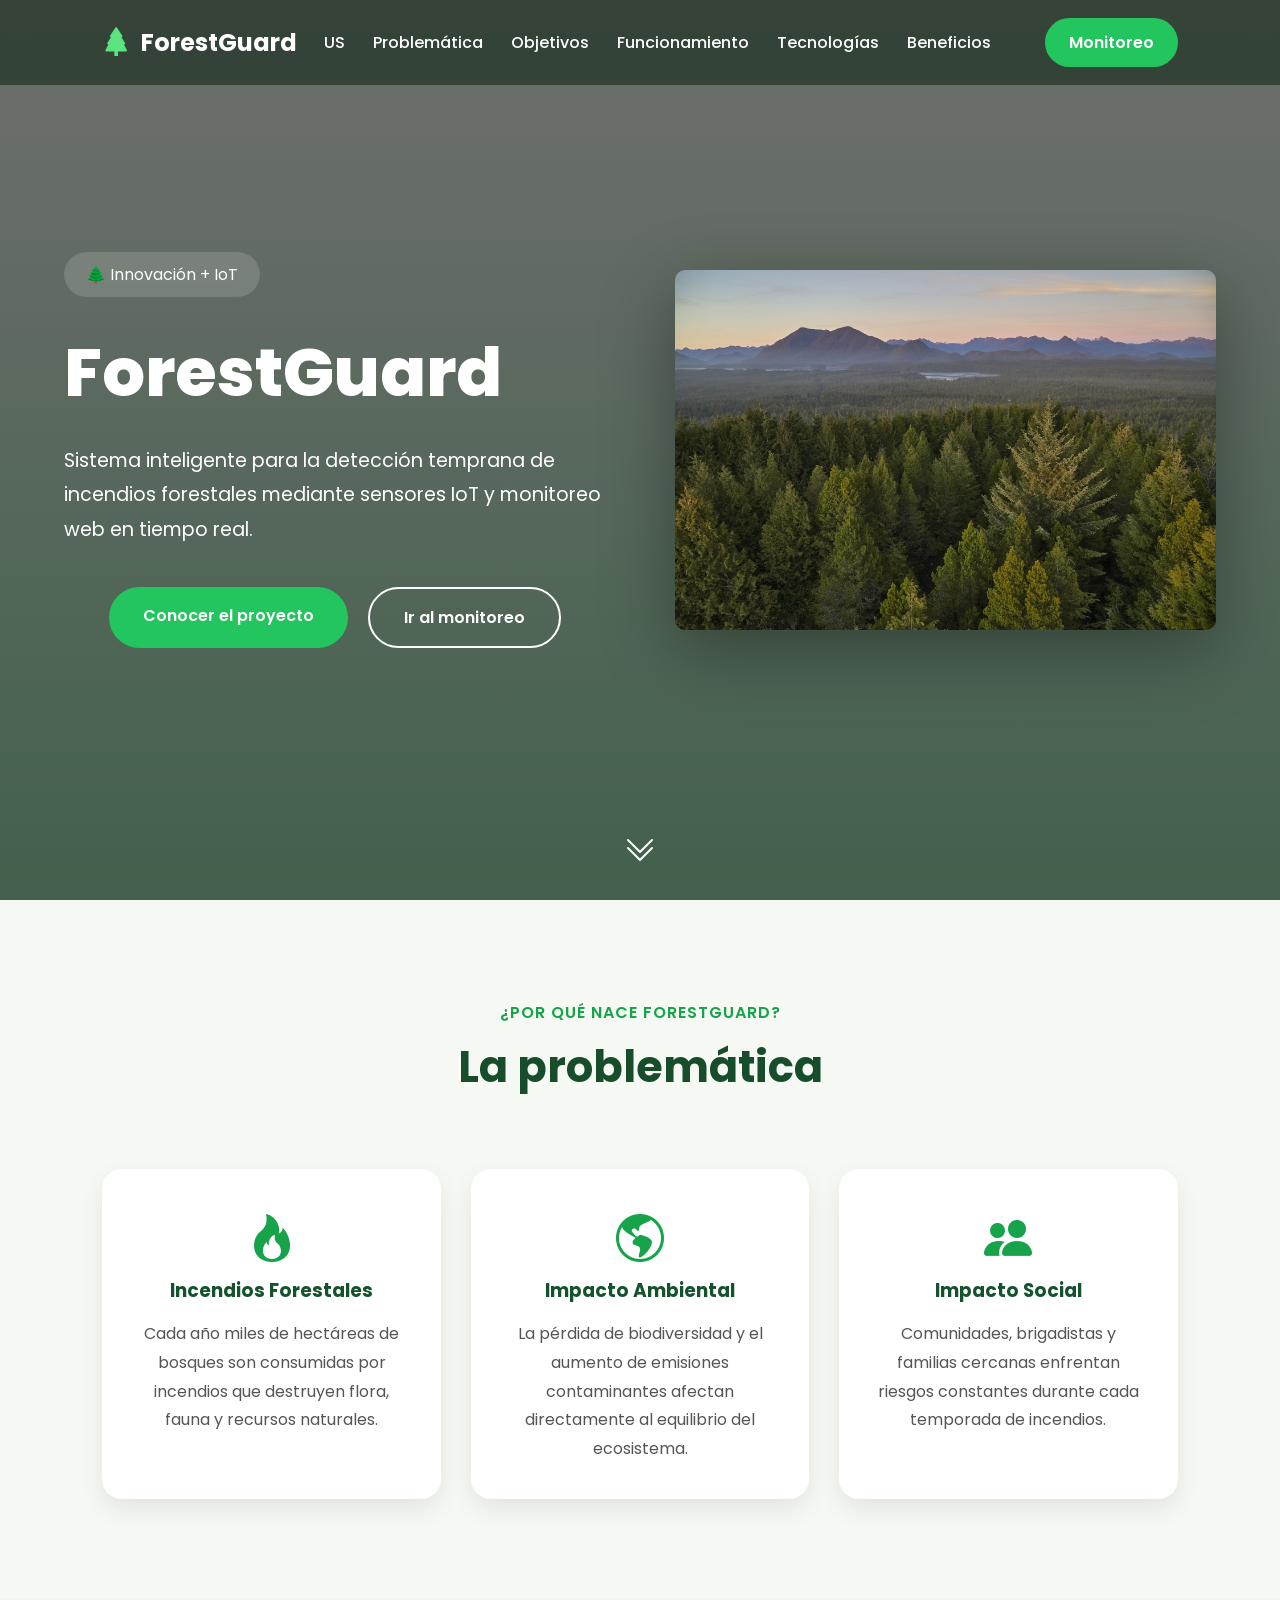
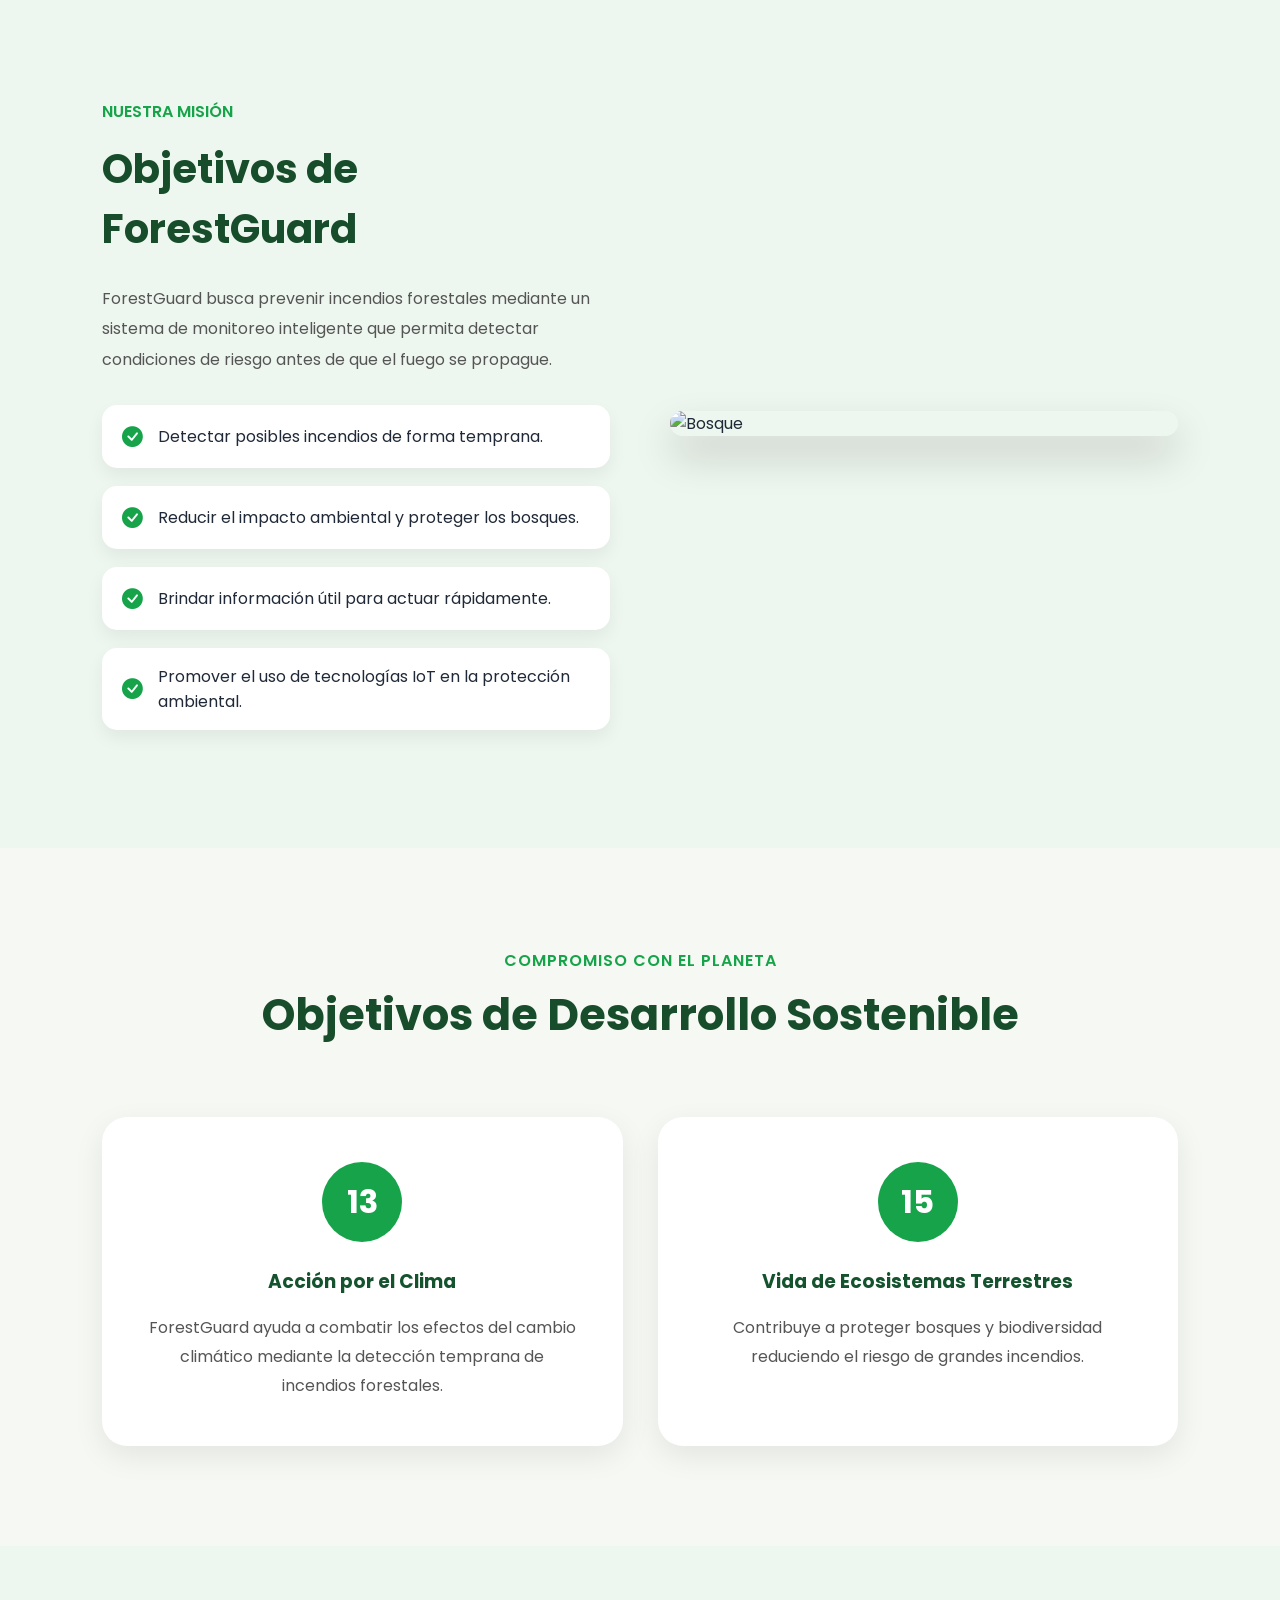
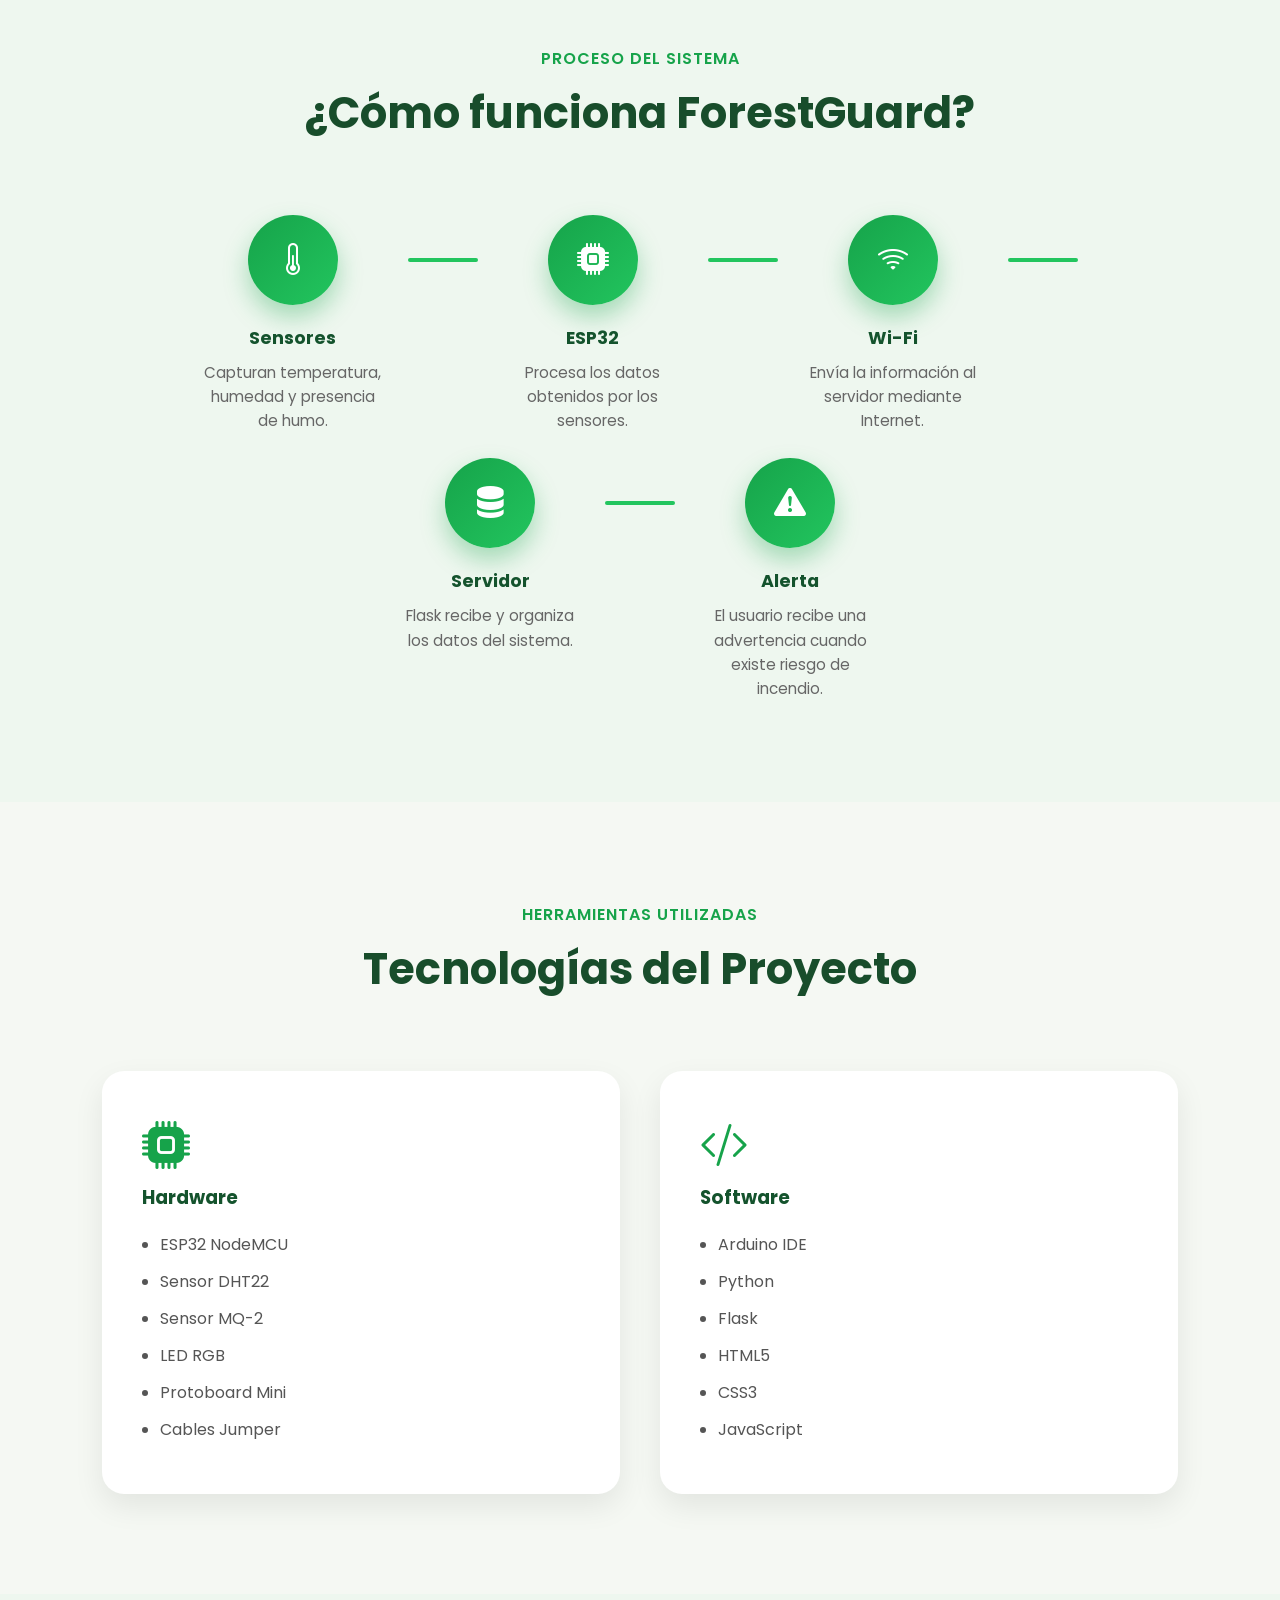
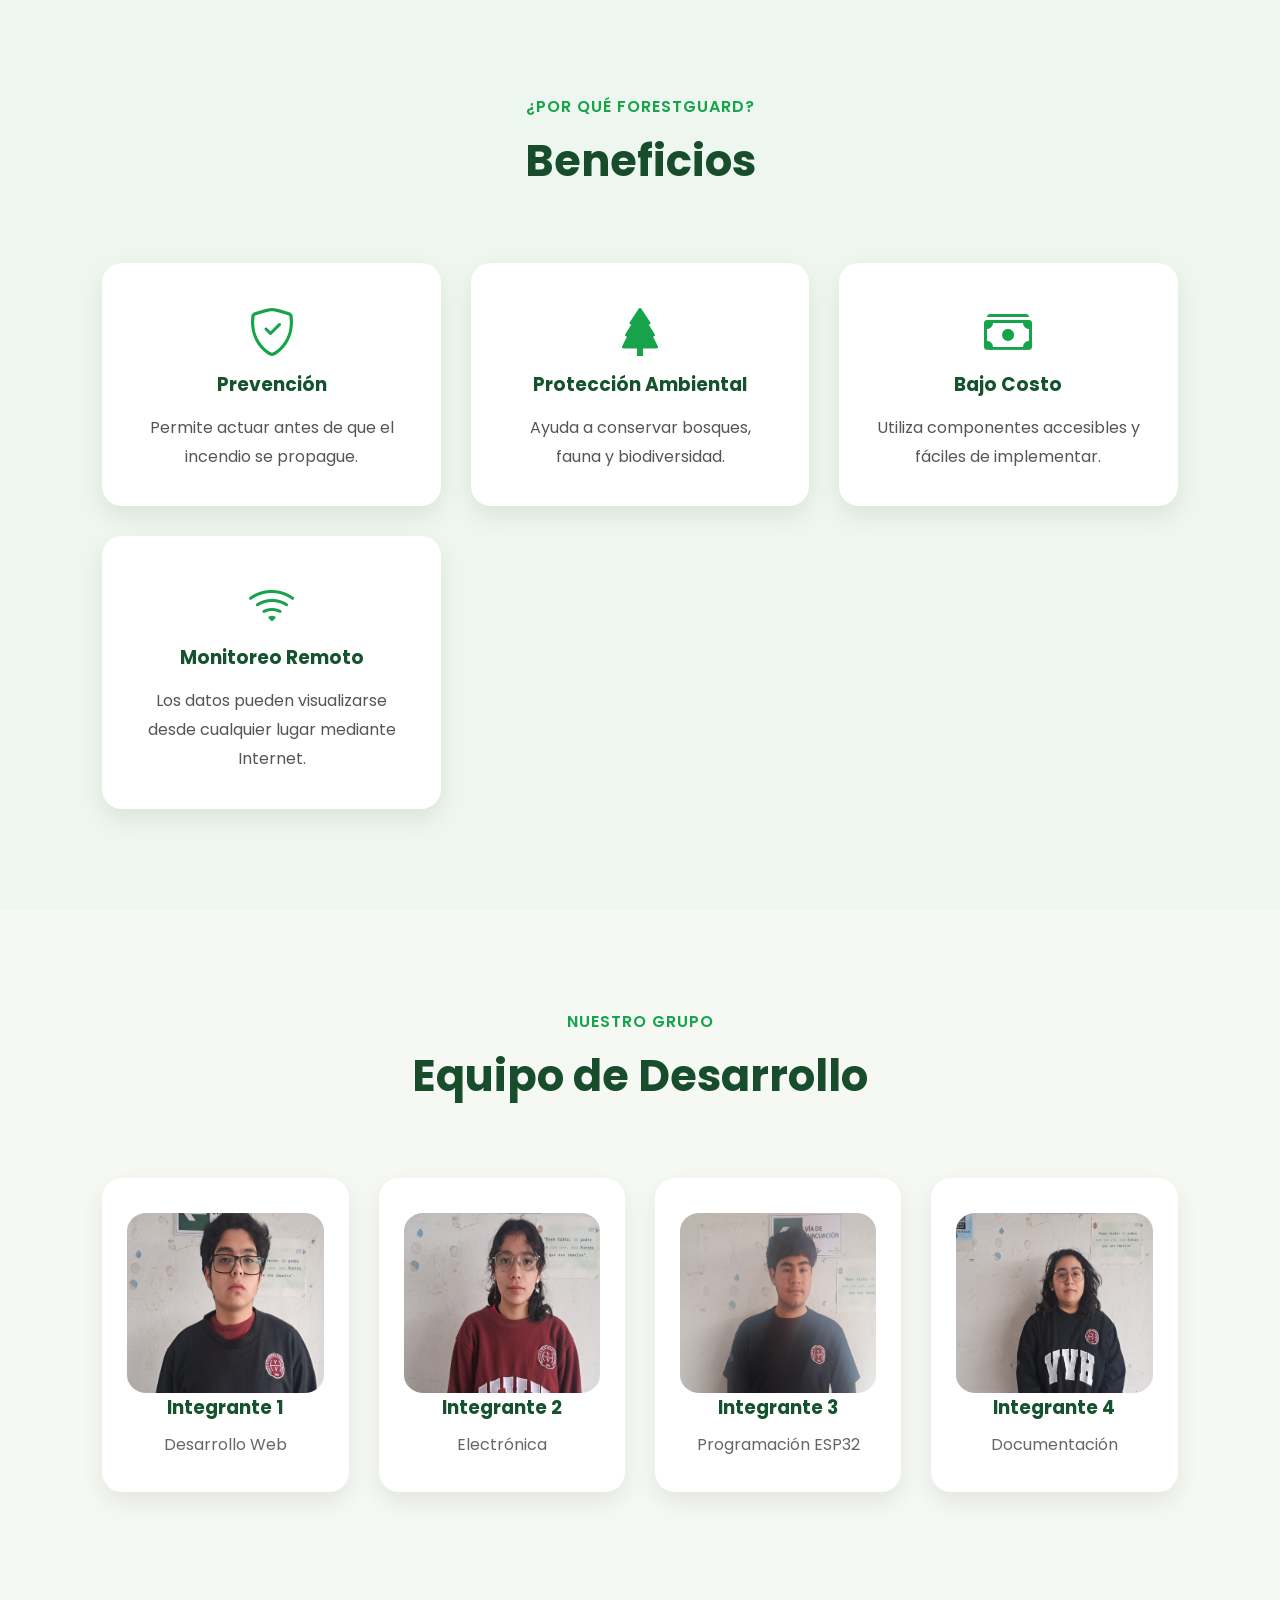
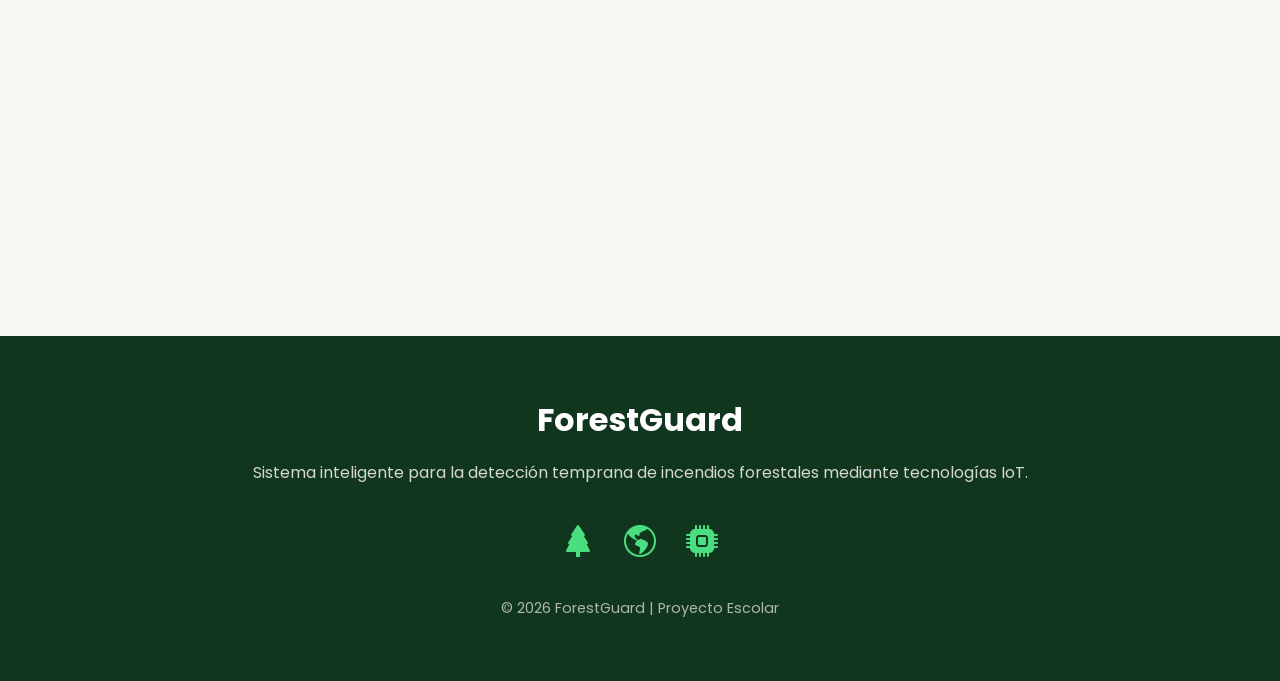
==== index.html @ 081a57d2 "terminado" ====
<!DOCTYPE html>
<html lang="es">

<head>
    <meta charset="UTF-8">
    <meta name="viewport" content="width=device-width, initial-scale=1.0">

    <title>ForestGuard | Detección Inteligente de Incendios</title>

    <!-- Google Fonts -->
    <link rel="preconnect" href="https://fonts.googleapis.com">
    <link rel="preconnect" href="https://fonts.gstatic.com" crossorigin>

    <link href="https://fonts.googleapis.com/css2?family=Poppins:wght@300;400;500;600;700;800&display=swap"
        rel="stylesheet">

    <!-- Bootstrap Icons -->
    <link rel="stylesheet" href="https://cdn.jsdelivr.net/npm/bootstrap-icons@1.11.3/font/bootstrap-icons.min.css">

    <!-- CSS -->
    <link rel="stylesheet" href="css/style.css">
</head>

<body>

    <header>

        <nav class="navbar">

            <div class="logo">

                <i class="bi bi-tree-fill"></i>

                <span>ForestGuard</span>

            </div>

            <!-- BOTÓN MENÚ HAMBURGUESA -->
            <button class="menu-toggle" id="menu-toggle">
                <i class="bi bi-list"></i>
            </button>

            <!-- MENÚ DE NAVEGACIÓN -->
            <ul class="nav-links" id="nav-links">

                <li><a href="ingles.html">US</a></li>

                <li><a href="#problema">Problemática</a></li>

                <li><a href="#objetivos">Objetivos</a></li>

                <li><a href="#funciona">Funcionamiento</a></li>

                <li><a href="#tecnologias">Tecnologías</a></li>

                <li><a href="#beneficios">Beneficios</a></li>

                <li>
                    <a href="monitor.html" class="mobile-monitor">
                        Monitoreo
                    </a>
                </li>

            </ul>

            <!-- BOTÓN MONITOREO PARA PC -->
            <a href="monitor.html" class="btn-monitor">
                Monitoreo
            </a>

        </nav>

    </header>

    <section class="hero" id="inicio">

        <div class="overlay"></div>

        <div class="hero-content">

            <div class="hero-text">

                <span class="tag">
                    🌲 Innovación + IoT
                </span>

                <h1>ForestGuard</h1>

                <p>
                    Sistema inteligente para la detección temprana de incendios forestales mediante sensores IoT y
                    monitoreo web en tiempo real.
                </p>

                <div class="hero-buttons">

                    <a href="#problema" class="btn-primary">
                        Conocer el proyecto
                    </a>

                    <a href="monitor.html" class="btn-secondary">
                        Ir al monitoreo
                    </a>

                </div>

            </div>

            <div class="hero-image">

                <img src="img/forestguard.png" alt="ForestGuard">

            </div>

        </div>

        <div class="scroll">

            <i class="bi bi-chevron-double-down"></i>

        </div>

    </section>

    <section class="section" id="problema">

        <div class="title">

            <span>¿Por qué nace ForestGuard?</span>

            <h2>La problemática</h2>

        </div>

        <div class="cards">

            <div class="card">

                <i class="bi bi-fire"></i>

                <h3>Incendios Forestales</h3>

                <p>

                    Cada año miles de hectáreas de bosques son consumidas por incendios que destruyen flora, fauna y
                    recursos naturales.

                </p>

            </div>

            <div class="card">

                <i class="bi bi-globe-americas"></i>

                <h3>Impacto Ambiental</h3>

                <p>

                    La pérdida de biodiversidad y el aumento de emisiones contaminantes afectan directamente al
                    equilibrio del ecosistema.

                </p>

            </div>

            <div class="card">

                <i class="bi bi-people-fill"></i>

                <h3>Impacto Social</h3>

                <p>

                    Comunidades, brigadistas y familias cercanas enfrentan riesgos constantes durante cada temporada de
                    incendios.

                </p>

            </div>

        </div>

    </section>

    <section class="section light" id="objetivos">

        <div class="container-two">

            <div class="text">

                <span class="subtitle">Nuestra misión</span>

                <h2>Objetivos de ForestGuard</h2>

                <p>
                    ForestGuard busca prevenir incendios forestales mediante un sistema de monitoreo inteligente
                    que permita detectar condiciones de riesgo antes de que el fuego se propague.
                </p>

                <div class="objective">

                    <i class="bi bi-check-circle-fill"></i>

                    <span>Detectar posibles incendios de forma temprana.</span>

                </div>

                <div class="objective">

                    <i class="bi bi-check-circle-fill"></i>

                    <span>Reducir el impacto ambiental y proteger los bosques.</span>

                </div>

                <div class="objective">

                    <i class="bi bi-check-circle-fill"></i>

                    <span>Brindar información útil para actuar rápidamente.</span>

                </div>

                <div class="objective">

                    <i class="bi bi-check-circle-fill"></i>

                    <span>Promover el uso de tecnologías IoT en la protección ambiental.</span>

                </div>

            </div>

            <div class="image">

                <img src="img/forest.png" alt="Bosque">

            </div>

        </div>

    </section>


    <section class="section" id="ods">

        <div class="title">

            <span>Compromiso con el planeta</span>

            <h2>Objetivos de Desarrollo Sostenible</h2>

        </div>

        <div class="ods-container">

            <div class="ods-card">

                <div class="ods-number">

                    13

                </div>

                <h3>Acción por el Clima</h3>

                <p>

                    ForestGuard ayuda a combatir los efectos del cambio climático mediante la detección temprana de
                    incendios forestales.

                </p>

            </div>

            <div class="ods-card">

                <div class="ods-number">

                    15

                </div>

                <h3>Vida de Ecosistemas Terrestres</h3>

                <p>

                    Contribuye a proteger bosques y biodiversidad reduciendo el riesgo de grandes incendios.

                </p>

            </div>

        </div>

    </section>

    <section class="section light" id="funciona">

        <div class="title">

            <span>Proceso del sistema</span>

            <h2>¿Cómo funciona ForestGuard?</h2>

        </div>

        <div class="timeline">

            <div class="step">

                <div class="circle">

                    <i class="bi bi-thermometer-half"></i>

                </div>

                <h4>Sensores</h4>

                <p>

                    Capturan temperatura, humedad y presencia de humo.

                </p>

            </div>

            <div class="line"></div>

            <div class="step">

                <div class="circle">

                    <i class="bi bi-cpu-fill"></i>

                </div>

                <h4>ESP32</h4>

                <p>

                    Procesa los datos obtenidos por los sensores.

                </p>

            </div>

            <div class="line"></div>

            <div class="step">

                <div class="circle">

                    <i class="bi bi-wifi"></i>

                </div>

                <h4>Wi-Fi</h4>

                <p>

                    Envía la información al servidor mediante Internet.

                </p>

            </div>

            <div class="line"></div>

            <div class="step">

                <div class="circle">

                    <i class="bi bi-server"></i>

                </div>

                <h4>Servidor</h4>

                <p>

                    Flask recibe y organiza los datos del sistema.

                </p>

            </div>

            <div class="line"></div>

            <div class="step">

                <div class="circle">

                    <i class="bi bi-exclamation-triangle-fill"></i>

                </div>

                <h4>Alerta</h4>

                <p>

                    El usuario recibe una advertencia cuando existe riesgo de incendio.

                </p>

            </div>

        </div>

    </section>

    <section class="section" id="tecnologias">

        <div class="title">

            <span>Herramientas utilizadas</span>

            <h2>Tecnologías del Proyecto</h2>

        </div>

        <div class="tech-container">

            <div class="tech-box">

                <i class="bi bi-cpu-fill"></i>

                <h3>Hardware</h3>

                <ul>
                    <li>ESP32 NodeMCU</li>
                    <li>Sensor DHT22</li>
                    <li>Sensor MQ-2</li>
                    <li>LED RGB</li>
                    <li>Protoboard Mini</li>
                    <li>Cables Jumper</li>
                </ul>

            </div>

            <div class="tech-box">

                <i class="bi bi-code-slash"></i>

                <h3>Software</h3>

                <ul>
                    <li>Arduino IDE</li>
                    <li>Python</li>
                    <li>Flask</li>
                    <li>HTML5</li>
                    <li>CSS3</li>
                    <li>JavaScript</li>
                </ul>

            </div>

        </div>

    </section>


    <section class="section light" id="beneficios">

        <div class="title">

            <span>¿Por qué ForestGuard?</span>

            <h2>Beneficios</h2>

        </div>

        <div class="cards">

            <div class="card">
                <i class="bi bi-shield-check"></i>
                <h3>Prevención</h3>
                <p>Permite actuar antes de que el incendio se propague.</p>
            </div>

            <div class="card">
                <i class="bi bi-tree-fill"></i>
                <h3>Protección Ambiental</h3>
                <p>Ayuda a conservar bosques, fauna y biodiversidad.</p>
            </div>

            <div class="card">
                <i class="bi bi-cash-stack"></i>
                <h3>Bajo Costo</h3>
                <p>Utiliza componentes accesibles y fáciles de implementar.</p>
            </div>

            <div class="card">
                <i class="bi bi-wifi"></i>
                <h3>Monitoreo Remoto</h3>
                <p>Los datos pueden visualizarse desde cualquier lugar mediante Internet.</p>
            </div>

        </div>

    </section>

    <section class="section" id="equipo">

        <div class="title">

            <span>Nuestro grupo</span>

            <h2>Equipo de Desarrollo</h2>

        </div>

        <div class="team">

            <div class="member">

                <img  style="border-radius: 10%; height: 180px;" src="img/El_Tio_Fabian.jpg" alt="">

                <h3>Integrante 1</h3>

                <p>Desarrollo Web</p>

            </div>

            <div class="member">

                <img style="border-radius: 10%; height: 180px;"  src="img/anneril.jpg" alt="">

                <h3>Integrante 2</h3>

                <p>Electrónica</p>

            </div>

            <div class="member">

                <img style="border-radius: 10%; height: 180px;"  src="img/fabricio.jpg" alt="">

                <h3>Integrante 3</h3>

                <p>Programación ESP32</p>

            </div>

            <div class="member">

                <img style="border-radius: 10%; height: 180px;"  src="img/javiera.jpg" alt="">

                <h3>Integrante 4</h3>

                <p>Documentación</p>

            </div>

            <div class="member">

                <img style="border-radius: 10%; height: 180px;"  src="img/jheimy.jpg" alt="">

                <h3>Integrante 5</h3>

                <p>Documentación</p>

            </div>

        </div>

    </section>

    <footer>

        <h2>ForestGuard</h2>

        <p>
            Sistema inteligente para la detección temprana de incendios forestales mediante tecnologías IoT.
        </p>

        <div class="footer-icons">

            <i class="bi bi-tree-fill"></i>

            <i class="bi bi-globe-americas"></i>

            <i class="bi bi-cpu-fill"></i>

        </div>

        <p class="copy">
            © 2026 ForestGuard | Proyecto Escolar
        </p>

    </footer>

    <!-- JavaScript -->
    <script src="js/script.js"></script>

</body>

</html>
---- css/style.css ----
*{
    margin:0;
    padding:0;
    box-sizing:border-box;
    scroll-behavior:smooth;
}

body{
    font-family:'Poppins',sans-serif;
    background:#f5f8f3;
    color:#1f2937;
    overflow-x:hidden;
}

img{
    width:100%;
    display:block;
}

a{
    text-decoration:none;
}

ul{
    list-style:none;
}


header{
    position:fixed;
    width:100%;
    top:0;
    left:0;
    z-index:999;
}

.navbar{

    display:flex;
    justify-content:space-between;
    align-items:center;

    padding:18px 8%;

    background:rgba(8,32,16,.55);

    backdrop-filter:blur(15px);

    transition:.4s;
}

.logo{

    display:flex;
    align-items:center;
    gap:10px;

    color:white;

    font-size:1.5rem;

    font-weight:700;
}

.logo i{

    color:#5be37d;

    font-size:1.8rem;
}

.nav-links{

    display:flex;

    gap:28px;
}

.nav-links a{

    color:white;

    font-weight:500;

    transition:.3s;
}

.nav-links a:hover{

    color:#6EF08C;
}

.btn-monitor{

    background:#22c55e;

    color:white;

    padding:12px 24px;

    border-radius:50px;

    font-weight:600;

    transition:.3s;
}

.btn-monitor:hover{

    transform:translateY(-3px);

    background:#16a34a;
}


.hero{

    position:relative;

    height:100vh;

    background:url("../img/bosque.jpg") center center/cover;

    display:flex;

    justify-content:center;

    align-items:center;

    text-align:center;

    color:white;
}

.overlay{

    position:absolute;

    width:100%;

    height:100%;

    background:linear-gradient(
        rgba(0,0,0,.55),
        rgba(7,46,20,.75)
    );
}

.hero-content{

    position:relative;

    z-index:5;

    width:90%;

    max-width:850px;
}

.tag{

    display:inline-block;

    background:rgba(255,255,255,.15);

    padding:10px 22px;

    border-radius:40px;

    backdrop-filter:blur(10px);

    margin-bottom:25px;
}

.hero h1{

    font-size:4.2rem;

    font-weight:800;

    margin-bottom:20px;
}

.hero p{

    font-size:1.2rem;

    line-height:1.8;

    margin-bottom:40px;
}


.hero-buttons{

    display:flex;

    justify-content:center;

    gap:20px;

    flex-wrap:wrap;
}

.btn-primary{

    background:#22c55e;

    color:white;

    padding:16px 34px;

    border-radius:50px;

    transition:.35s;

    font-weight:600;
}

.btn-primary:hover{

    transform:translateY(-5px);

    background:#16a34a;
}

.btn-secondary{

    border:2px solid white;

    color:white;

    padding:16px 34px;

    border-radius:50px;

    transition:.35s;

    font-weight:600;
}

.btn-secondary:hover{

    background:white;

    color:#14532d;
}

.scroll{

    position:absolute;

    bottom:25px;

    left:50%;

    transform:translateX(-50%);

    font-size:2rem;

    animation:flotar 2s infinite;

    z-index:10;
}

@keyframes flotar{

    0%{
        transform:translate(-50%,0);
    }

    50%{
        transform:translate(-50%,12px);
    }

    100%{
        transform:translate(-50%,0);
    }
}


.section{

    padding:100px 8%;

}

.light{

    background:#eef7ef;
}

.title{

    text-align:center;

    margin-bottom:70px;
}

.title span{

    color:#16a34a;

    font-weight:600;

    letter-spacing:1px;

    text-transform:uppercase;
}

.title h2{

    font-size:2.7rem;

    margin-top:10px;

    color:#184d2b;
}


.cards{

    display:grid;

    grid-template-columns:repeat(auto-fit,minmax(260px,1fr));

    gap:30px;
}

.card{

    background:white;

    border-radius:20px;

    padding:35px;

    text-align:center;

    transition:.35s;

    box-shadow:0 10px 25px rgba(0,0,0,.08);
}

.card:hover{

    transform:translateY(-10px);

    box-shadow:0 18px 40px rgba(0,0,0,.15);
}

.card i{

    font-size:3rem;

    color:#16a34a;

    margin-bottom:20px;
}

.card h3{

    margin-bottom:15px;

    color:#14532d;
}

.card p{

    line-height:1.8;

    color:#555;
}


.container-two{

    display:grid;

    grid-template-columns:1fr 1fr;

    gap:60px;

    align-items:center;
}

.subtitle{

    color:#16a34a;

    font-weight:600;

    text-transform:uppercase;
}

.text h2{

    font-size:2.5rem;

    margin:15px 0 25px;

    color:#184d2b;
}

.text p{

    line-height:1.9;

    color:#555;

    margin-bottom:30px;
}

.objective{

    display:flex;

    align-items:center;

    gap:15px;

    margin-bottom:18px;

    background:white;

    padding:16px 20px;

    border-radius:15px;

    box-shadow:0 8px 18px rgba(0,0,0,.06);

    transition:.3s;
}

.objective:hover{

    transform:translateX(10px);
}

.objective i{

    color:#16a34a;

    font-size:1.3rem;
}

.image img{

    border-radius:25px;

    box-shadow:0 20px 40px rgba(0,0,0,.18);
}


.ods-container{

    display:grid;

    grid-template-columns:repeat(auto-fit,minmax(320px,1fr));

    gap:35px;
}

.ods-card{

    background:white;

    border-radius:25px;

    padding:45px;

    text-align:center;

    box-shadow:0 10px 30px rgba(0,0,0,.08);

    transition:.35s;
}

.ods-card:hover{

    transform:translateY(-10px);
}

.ods-number{

    width:80px;

    height:80px;

    margin:auto;

    border-radius:50%;

    background:#16a34a;

    color:white;

    display:flex;

    justify-content:center;

    align-items:center;

    font-size:2rem;

    font-weight:700;

    margin-bottom:25px;
}

.ods-card h3{

    color:#14532d;

    margin-bottom:18px;
}

.ods-card p{

    color:#555;

    line-height:1.8;
}

.timeline{

    display:flex;

    justify-content:center;

    align-items:flex-start;

    flex-wrap:wrap;

    gap:25px;

    margin-top:60px;
}

.step{

    width:180px;

    text-align:center;

    position:relative;
}

.circle{

    width:90px;

    height:90px;

    margin:auto;

    border-radius:50%;

    background:linear-gradient(135deg,#16a34a,#22c55e);

    display:flex;

    justify-content:center;

    align-items:center;

    color:white;

    font-size:2rem;

    box-shadow:0 12px 25px rgba(22,163,74,.35);

    transition:.35s;
}

.circle:hover{

    transform:scale(1.08);
}

.step h4{

    margin-top:20px;

    color:#14532d;

    font-size:1.1rem;
}

.step p{

    margin-top:10px;

    color:#666;

    line-height:1.6;

    font-size:.95rem;
}

.line{

    width:70px;

    height:4px;

    background:#22c55e;

    margin-top:43px;

    border-radius:10px;
}


.tech-container{

    display:grid;

    grid-template-columns:repeat(auto-fit,minmax(320px,1fr));

    gap:40px;

    margin-top:60px;
}

.tech-box{

    background:white;

    border-radius:22px;

    padding:40px;

    box-shadow:0 12px 30px rgba(0,0,0,.08);

    transition:.35s;
}

.tech-box:hover{

    transform:translateY(-8px);

    box-shadow:0 20px 40px rgba(0,0,0,.15);
}

.tech-box i{

    font-size:3rem;

    color:#16a34a;

    margin-bottom:20px;
}

.tech-box h3{

    color:#14532d;

    margin-bottom:20px;
}

.tech-box ul{

    padding-left:18px;

    list-style:disc;
}

.tech-box li{

    margin-bottom:12px;

    color:#555;
}


.card,
.tech-box,
.ods-card,
.objective{

    transition:all .35s ease;
}

.card:hover,
.tech-box:hover,
.ods-card:hover{

    border-bottom:5px solid #22c55e;
}


#beneficios .cards{

    margin-top:60px;

}



.team{

    display:grid;

    grid-template-columns:repeat(auto-fit,minmax(220px,1fr));

    gap:30px;

    margin-top:60px;
}

.member{

    background:#fff;

    border-radius:20px;

    padding:35px 25px;

    text-align:center;

    box-shadow:0 10px 25px rgba(0,0,0,.08);

    transition:.35s;
}

.member:hover{

    transform:translateY(-10px);

    box-shadow:0 18px 40px rgba(0,0,0,.15);
}

.member i{

    font-size:5rem;

    color:#16a34a;

    margin-bottom:20px;
}

.member h3{

    color:#14532d;

    margin-bottom:10px;
}

.member p{

    color:#666;
}


footer{

    background:#10361d;

    color:white;

    text-align:center;

    padding:60px 8%;
}

footer h2{

    font-size:2rem;

    margin-bottom:15px;
}

footer p{

    color:#d6d6d6;

    line-height:1.8;
}

.footer-icons{

    margin:30px 0;

    display:flex;

    justify-content:center;

    gap:30px;

    font-size:2rem;
}

.footer-icons i{

    color:#4ade80;

    transition:.3s;
}

.footer-icons i:hover{

    transform:translateY(-6px) scale(1.15);

    color:white;
}

.copy{

    margin-top:20px;

    font-size:.9rem;

    opacity:.8;
}

/*==============================
        RESPONSIVE
==============================*/

@media(max-width:992px){

    .navbar{

        flex-direction:column;

        gap:20px;
    }

    .nav-links{

        flex-wrap:wrap;

        justify-content:center;
    }

    .hero h1{

        font-size:3rem;
    }

    .container-two{

        grid-template-columns:1fr;

        text-align:center;
    }

    .timeline{

        flex-direction:column;

        align-items:center;
    }

    .line{

        width:4px;

        height:60px;

        margin:0;
    }

}

@media(max-width:768px){

    .hero{

        padding:20px;
    }

    .hero h1{

        font-size:2.4rem;
    }

    .hero p{

        font-size:1rem;
    }

    .title h2{

        font-size:2rem;
    }

    .hero-buttons{

        flex-direction:column;

        align-items:center;
    }

    .btn-primary,
    .btn-secondary,
    .btn-monitor{

        width:100%;

        max-width:280px;

        text-align:center;
    }

    .section{

        padding:80px 6%;
    }

}

/*==============================
        SCROLLBAR
==============================*/

::-webkit-scrollbar{

    width:10px;
}

::-webkit-scrollbar-track{

    background:#e9efe9;
}

::-webkit-scrollbar-thumb{

    background:#16a34a;

    border-radius:20px;
}

::-webkit-scrollbar-thumb:hover{

    background:#15803d;
}
/*==============================
      BOTÓN SUBIR
==============================*/

.topButton{

    position:fixed;

    right:25px;

    bottom:25px;

    width:55px;

    height:55px;

    border:none;

    border-radius:50%;

    background:#16a34a;

    color:white;

    font-size:1.5rem;

    cursor:pointer;

    opacity:0;

    pointer-events:none;

    transition:.35s;

    box-shadow:0 10px 25px rgba(0,0,0,.2);

    z-index:9999;
}

.topButton:hover{

    transform:translateY(-6px);

    background:#15803d;

}

/*==============================
    LINK ACTIVO
==============================*/

.nav-links a.active{

    color:#6EF08C;

}

/*==============================
    EFECTO EN TARJETAS
==============================*/

.card,
.tech-box,
.ods-card{

    overflow:hidden;

    transition:.35s;

}

/*==============================
    ANIMACIÓN TÍTULO
==============================*/

.hero h1{

    min-height:80px;

}

/*==============================
        HERO DOS COLUMNAS
==============================*/

.hero-content{

    display:flex;

    align-items:center;

    justify-content:space-between;

    gap:70px;

    max-width:1200px;

    width:90%;
}

.hero-image{

    flex:1;

    display:flex;

    justify-content:center;

    animation:flotarImagen 4s ease-in-out infinite;
}

.hero-image img{

    width:100%;

    max-width:580px;

    filter:drop-shadow(0 20px 35px rgba(0,0,0,.35));

    border-radius: 10px;
}

.hero-text{

    flex:1;

    text-align:left;
}

@keyframes flotarImagen{

    0%{

        transform:translateY(0px);

    }

    50%{

        transform:translateY(-15px);

    }

    100%{

        transform:translateY(0px);

    }

}

/*================================
      RESPONSIVE MÓVIL
================================*/

@media (max-width: 768px) {

    /* NAVBAR */
    .navbar {
        position: relative;
        width: 100%;
        min-height: 70px;

        display: flex;
        flex-direction: row;
        justify-content: space-between;
        align-items: center;

        padding: 15px 6%;
    }

    .logo {
        font-size: 1.35rem;
    }

    .logo i {
        font-size: 1.6rem;
    }


    /* BOTÓN HAMBURGUESA */
    .menu-toggle {
        display: block;
        background: transparent;
        border: none;
        color: white;
        font-size: 2rem;
        cursor: pointer;
        padding: 5px;
    }


    /* OCULTAR BOTÓN MONITOREO DE PC */
    .btn-monitor {
        display: none;
    }


    /* MENÚ HAMBURGUESA */
    .nav-links {
        position: absolute;

        top: 100%;
        left: 0;

        width: 100%;

        background: rgba(8, 32, 16, 0.98);

        display: flex;
        flex-direction: column;
        align-items: center;

        gap: 0;

        padding: 0;

        max-height: 0;

        overflow: hidden;

        opacity: 0;
        visibility: hidden;

        transition: all 0.4s ease;
    }


    /* MENÚ ABIERTO */
    .nav-links.active {
        max-height: 500px;

        padding: 15px 0;

        opacity: 1;

        visibility: visible;
    }


    .nav-links li {
        width: 100%;

        text-align: center;
    }


    .nav-links a {
        display: block;

        width: 100%;

        padding: 14px 20px;

        color: white;

        font-size: 1rem;
    }


    .nav-links a:hover {
        background: rgba(34, 197, 94, 0.2);
    }


    /* BOTÓN MONITOREO DENTRO DEL MENÚ */
    .nav-links .mobile-monitor {
        display: block;

        width: 80%;

        margin: 10px auto;

        padding: 12px 20px;

        background: #22c55e;

        border-radius: 50px;
    }


    /*================================
          HERO EN CELULAR
    =================================*/

    .hero {

        /* IMPORTANTE:
           Ya no usamos 100vh */
        min-height: auto;

        height: auto;

        padding-top: 100px;

        padding-bottom: 50px;

        display: flex;

        align-items: center;

        justify-content: center;
    }


    /* CONTENEDOR DEL HERO */
    .hero-content {

        width: 100%;

        max-width: 100%;

        display: flex;

        flex-direction: column;

        align-items: center;

        justify-content: center;

        gap: 40px;

        padding: 20px 6%;
    }


    /* TEXTO */
    .hero-text {

        width: 100%;

        text-align: center;

        display: flex;

        flex-direction: column;

        align-items: center;
    }


    /* ETIQUETA */
    .tag {

        font-size: 0.9rem;

        padding: 8px 18px;

        margin-bottom: 20px;
    }


    /* TÍTULO */
    .hero h1 {

        display: block;

        width: 100%;

        font-size: 2.7rem;

        line-height: 1.1;

        margin-bottom: 20px;

        min-height: auto;
    }


    /* DESCRIPCIÓN */
    .hero p {

        width: 100%;

        max-width: 500px;

        font-size: 1rem;

        line-height: 1.7;

        margin-bottom: 30px;
    }


    /* BOTONES */
    .hero-buttons {

        width: 100%;

        display: flex;

        flex-direction: column;

        align-items: center;

        gap: 15px;
    }


    .btn-primary,
    .btn-secondary {

        width: 100%;

        max-width: 300px;

        padding: 15px 25px;

        text-align: center;
    }


    /* IMAGEN */
    .hero-image {

        width: 100%;

        display: flex;

        justify-content: center;

        animation: none;
    }


    .hero-image img {

        width: 100%;

        max-width: 580px;

        height: auto;

        border-radius: 12px;
    }


    /* FLECHA */
    .scroll {

        position: relative;

        bottom: auto;

        left: auto;

        transform: none;

        margin-top: 20px;

        font-size: 2rem;
    }

}


/*================================
      CELULARES PEQUEÑOS
================================*/

@media (max-width: 480px) {

    .logo {
        font-size: 1.2rem;
    }

    .logo i {
        font-size: 1.5rem;
    }

    .hero {

        padding-top: 90px;

        padding-bottom: 30px;
    }

    .hero-content {

        gap: 30px;

        padding: 15px 5%;
    }

    .hero h1 {

        font-size: 2.2rem;

    }

    .hero p {

        font-size: 0.95rem;

        line-height: 1.6;
    }

    .btn-primary,
    .btn-secondary {

        max-width: 280px;

    }

    .hero-image img {

        border-radius: 10px;

    }

}

/*================================
      MENÚ HAMBURGUESA
================================*/

.menu-toggle {
    display: none;
    background: transparent;
    border: none;
    color: white;
    font-size: 2rem;
    cursor: pointer;
    padding: 5px;
}

/* El botón Monitoreo dentro del menú
   está oculto en PC */
.mobile-monitor {
    display: none;
}


/*================================
      MENÚ EN CELULARES
================================*/

@media (max-width: 768px) {

    .navbar {
        position: relative;
        flex-direction: row;
        padding: 15px 6%;
    }

    /* Mostrar hamburguesa */
    .menu-toggle {
        display: block;
        z-index: 1001;
    }

    /* Ocultar botón Monitoreo de PC */
    .btn-monitor {
        display: none;
    }

    /* Menú desplegable */
    .nav-links {
        position: absolute;
        top: 100%;
        left: 0;

        width: 100%;

        background: rgba(8, 32, 16, 0.97);
        backdrop-filter: blur(15px);

        display: flex;
        flex-direction: column;
        align-items: center;

        gap: 0;

        padding: 0;

        max-height: 0;
        overflow: hidden;

        opacity: 0;
        visibility: hidden;

        transition:
            max-height 0.4s ease,
            opacity 0.3s ease,
            padding 0.3s ease;
    }

    /* Menú abierto */
    .nav-links.active {
        max-height: 500px;
        padding: 20px 0;

        opacity: 1;
        visibility: visible;
    }

    /* Elementos del menú */
    .nav-links li {
        width: 100%;
        text-align: center;
    }

    .nav-links a {
        display: block;
        width: 100%;

        padding: 15px 20px;

        color: white;
        font-size: 1rem;
    }

    .nav-links a:hover {
        background: rgba(34, 197, 94, 0.2);
    }

    /* Mostrar Monitoreo dentro del menú */
    .nav-links .mobile-monitor {
        display: block;

        width: 80%;
        margin: 10px auto;

        background: #22c55e;
        border-radius: 50px;
    }

    .nav-links .mobile-monitor:hover {
        background: #16a34a;
    }

}
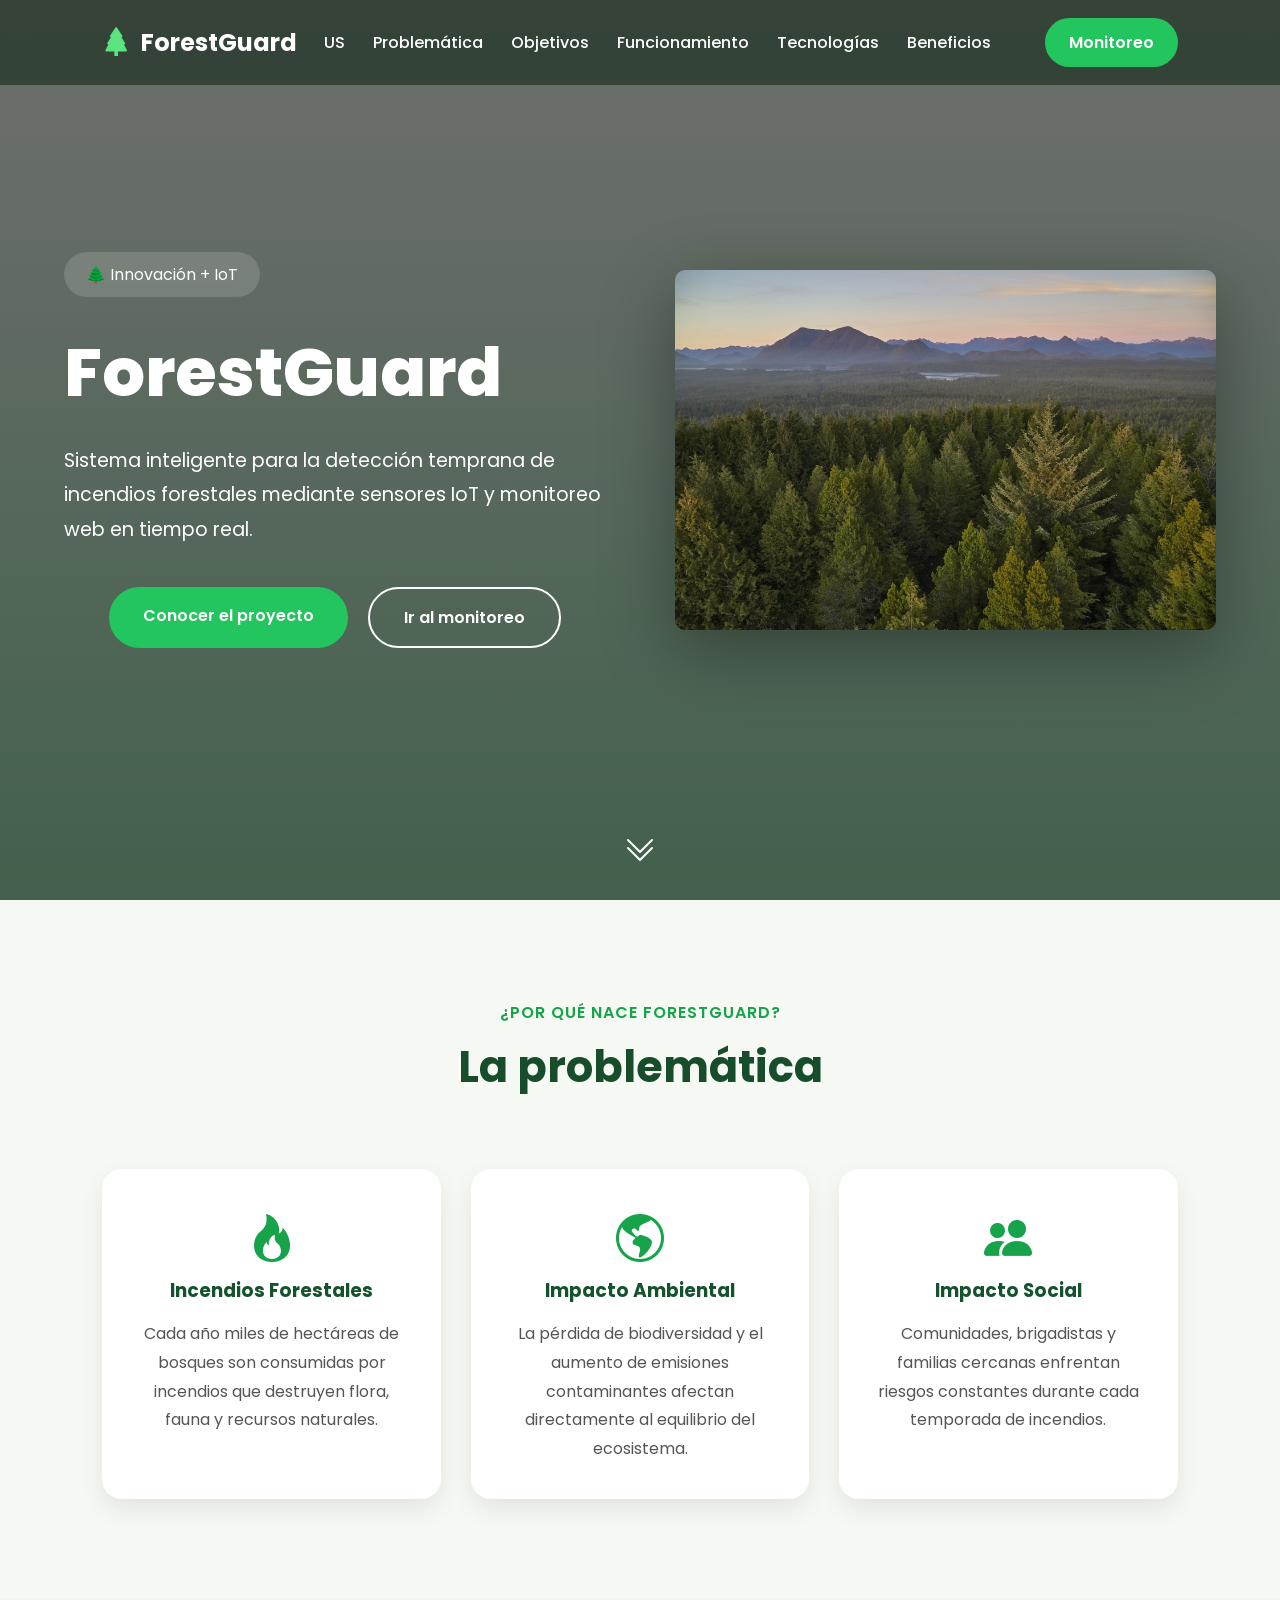
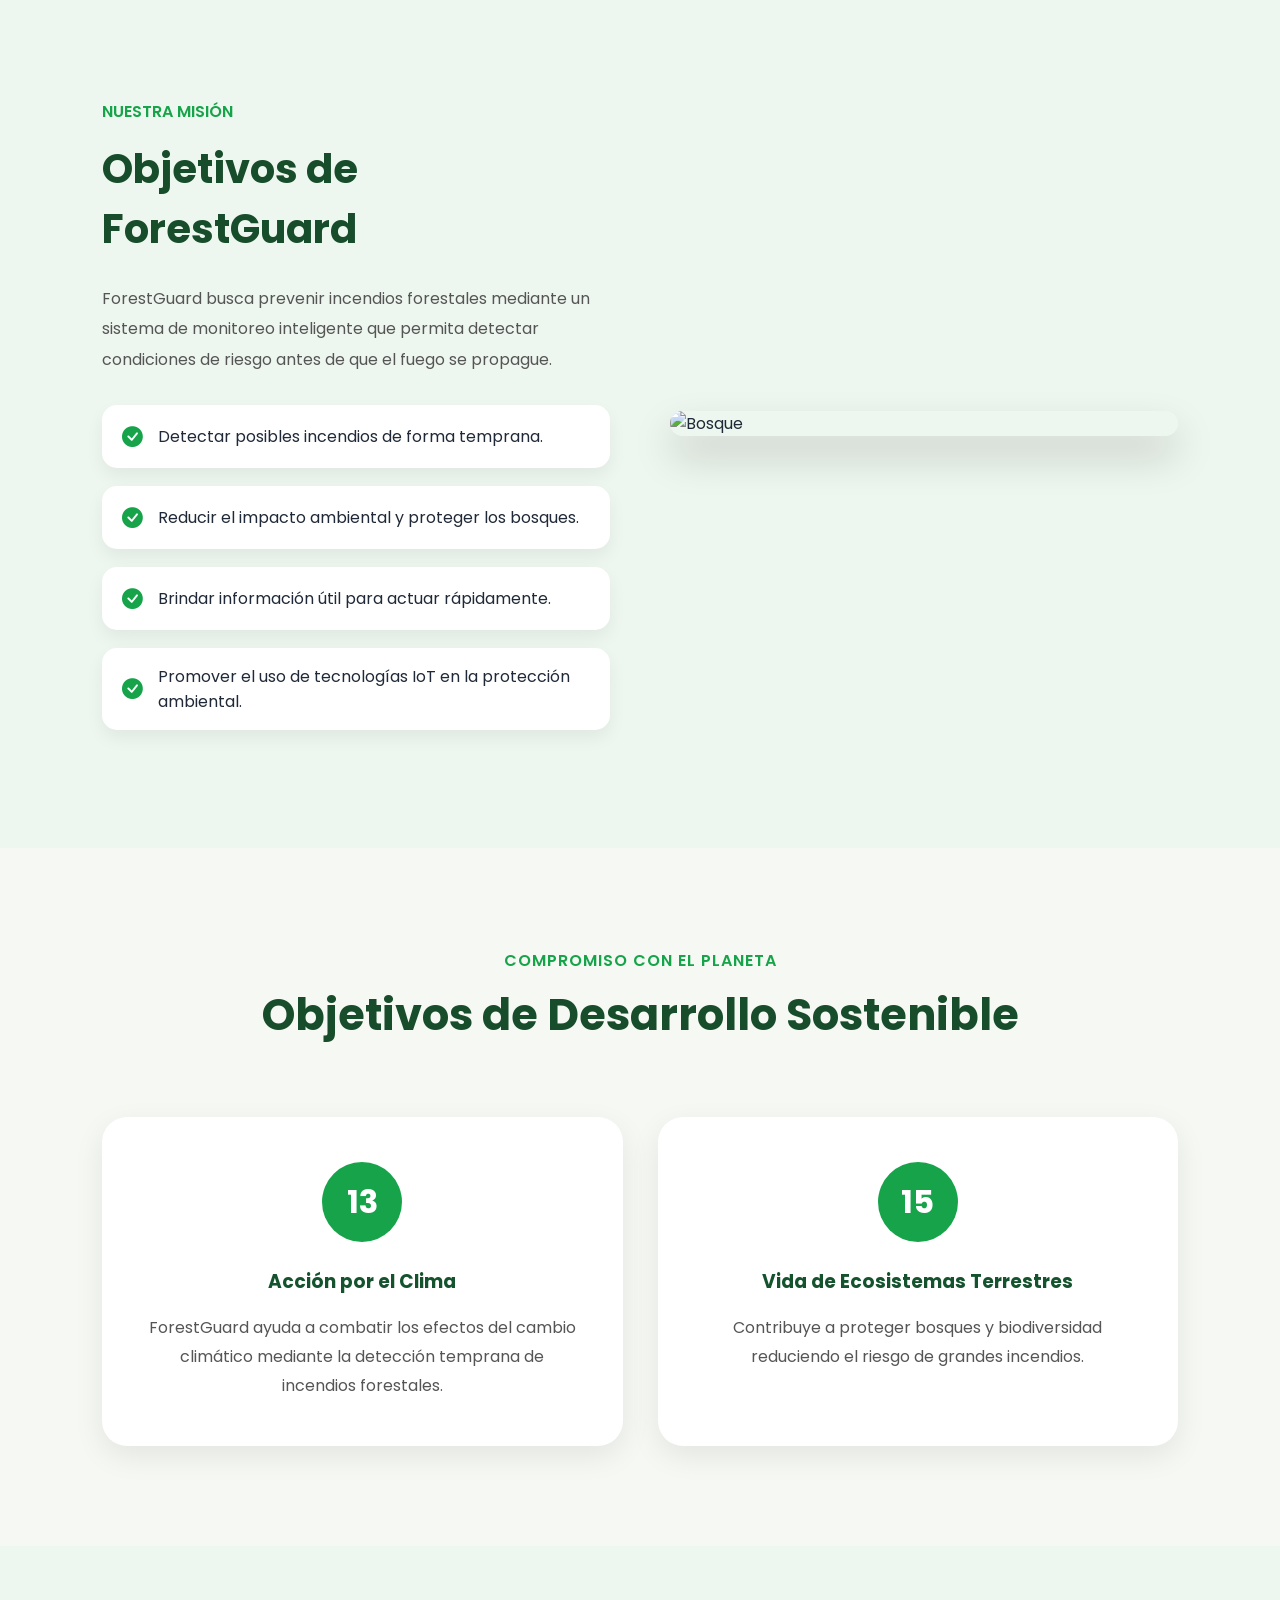
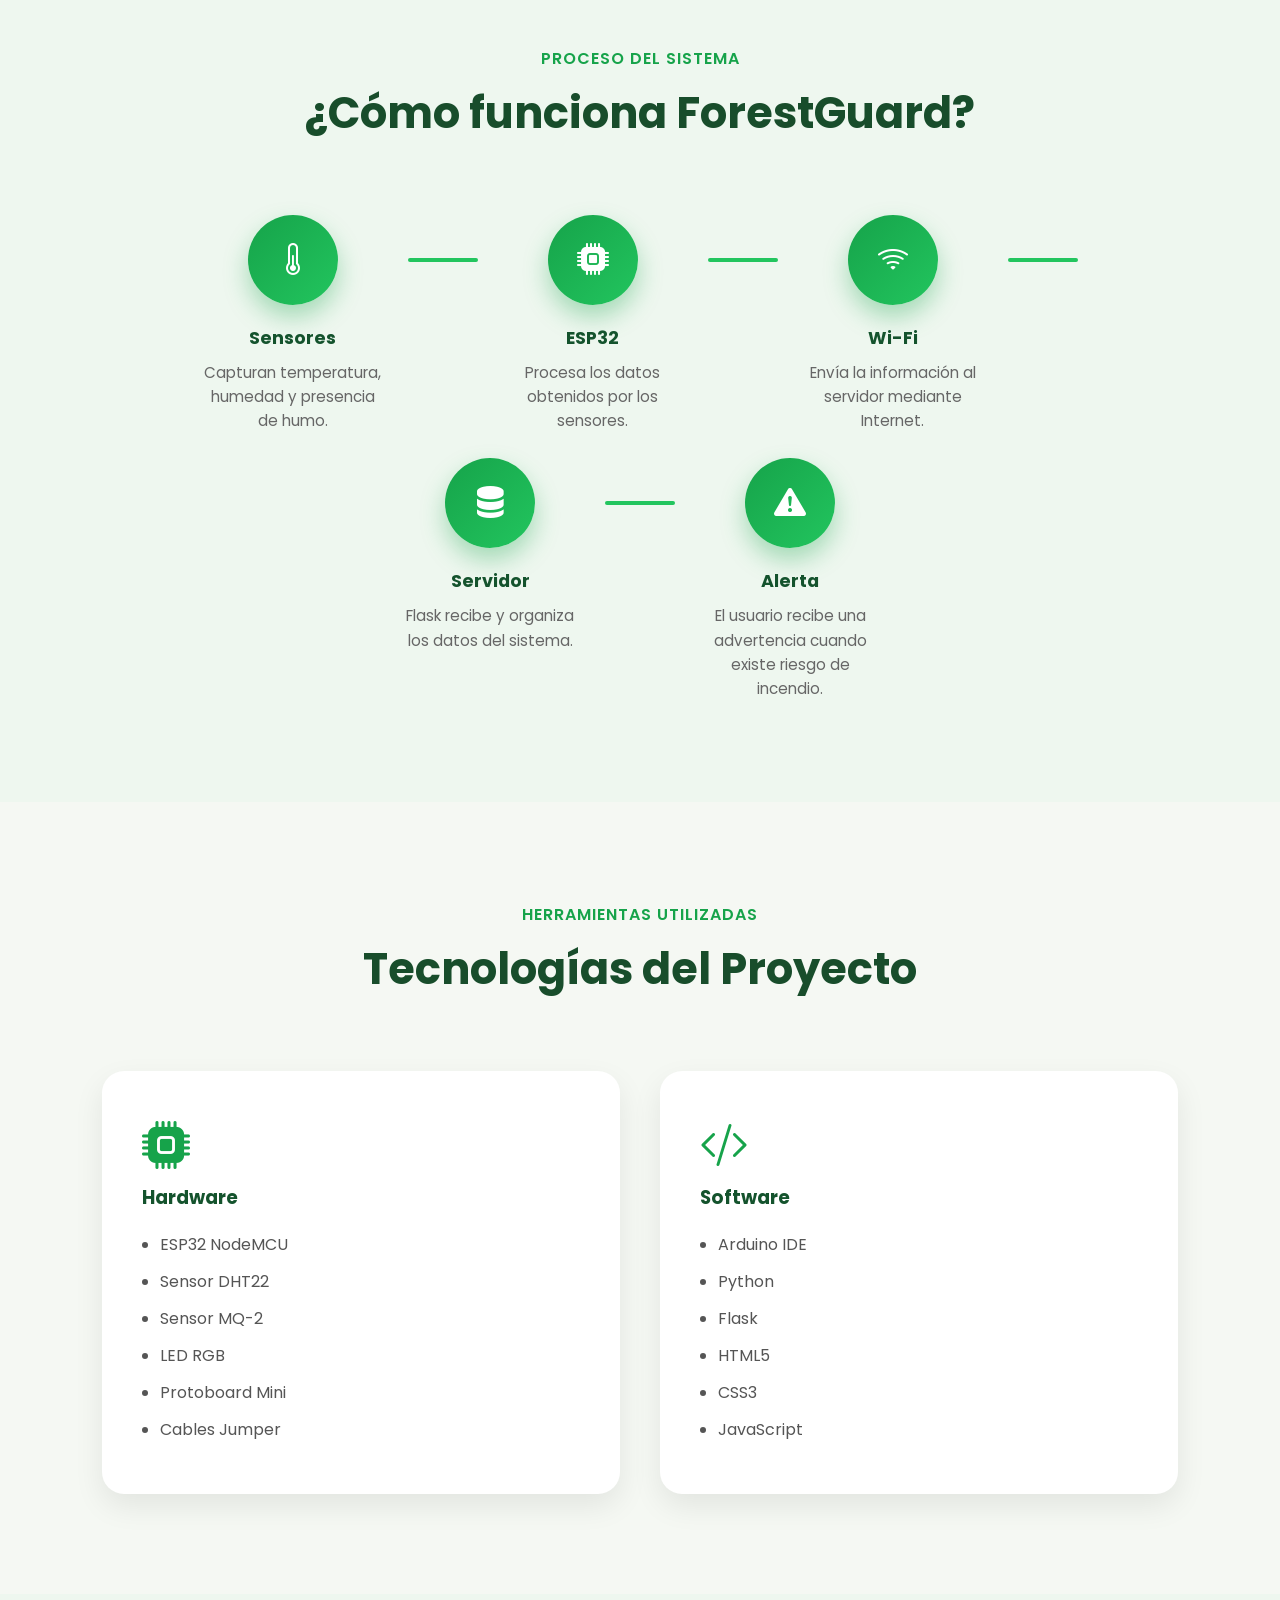
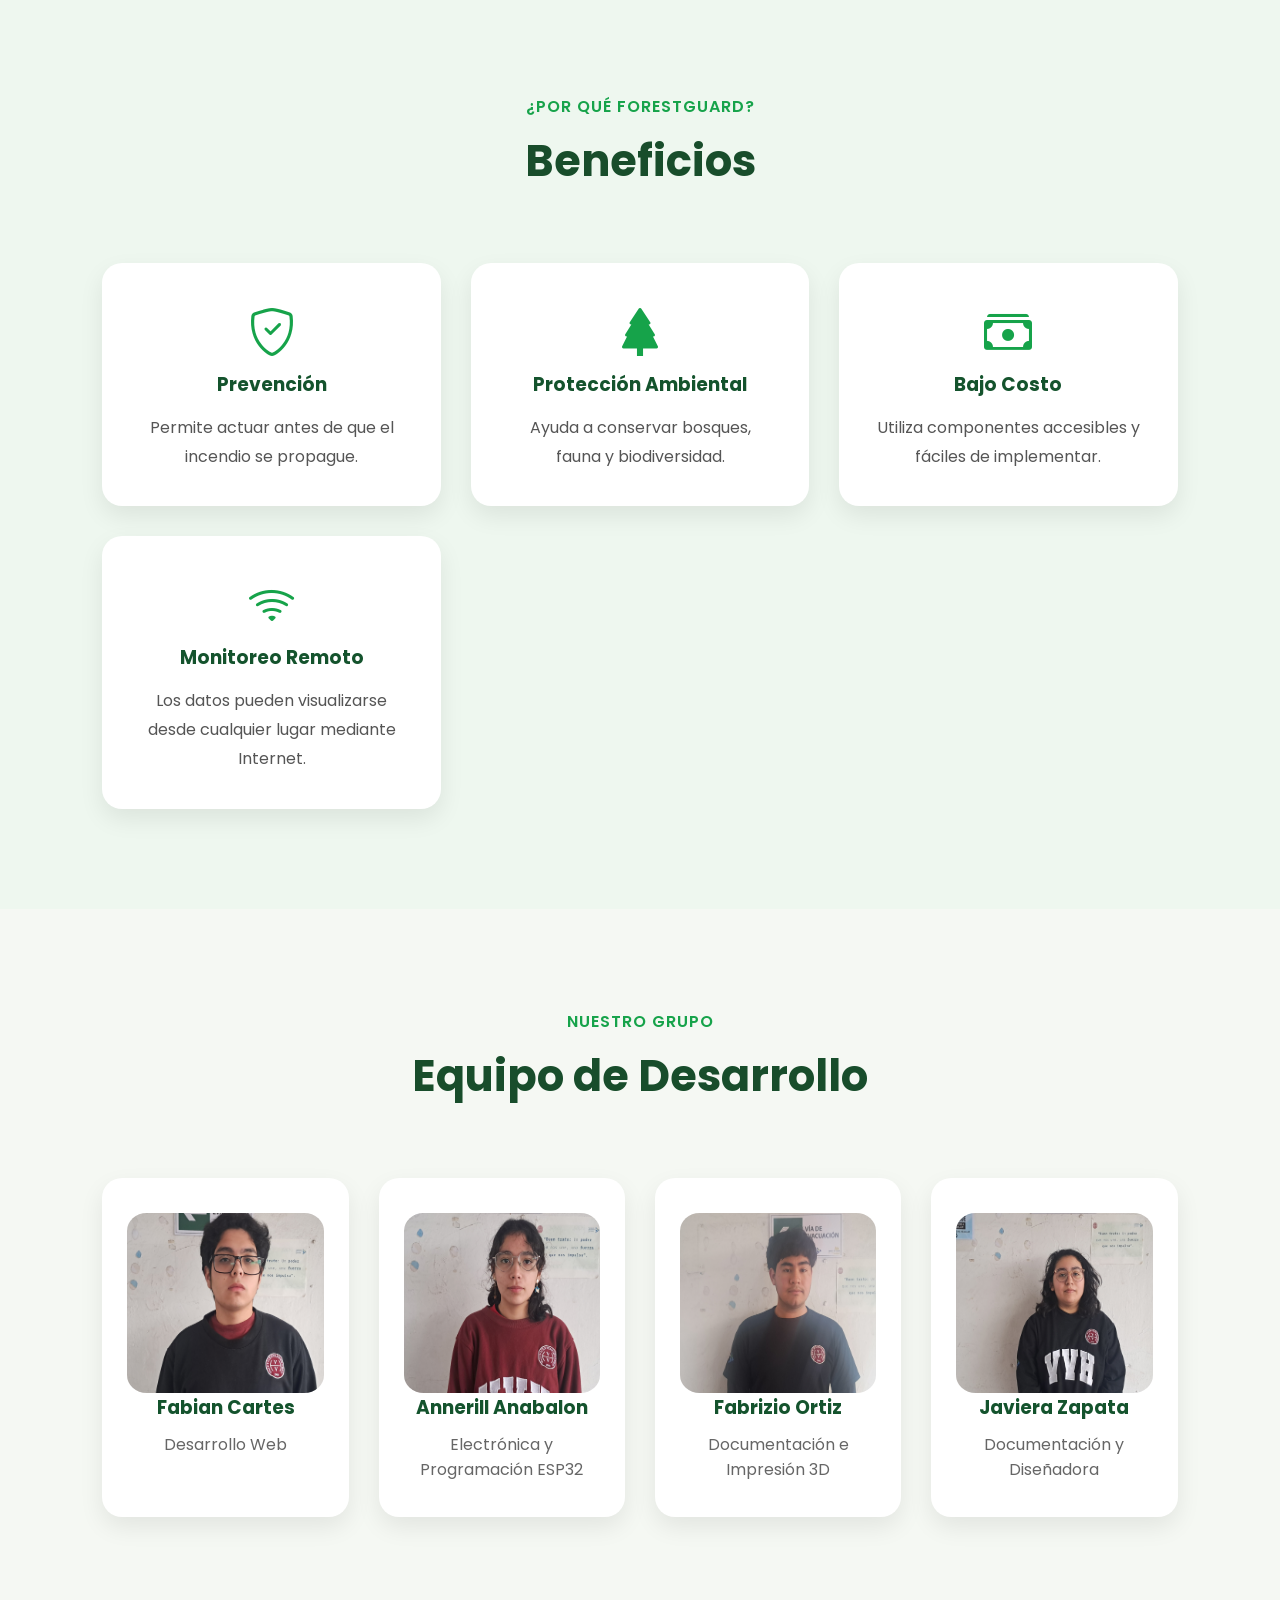
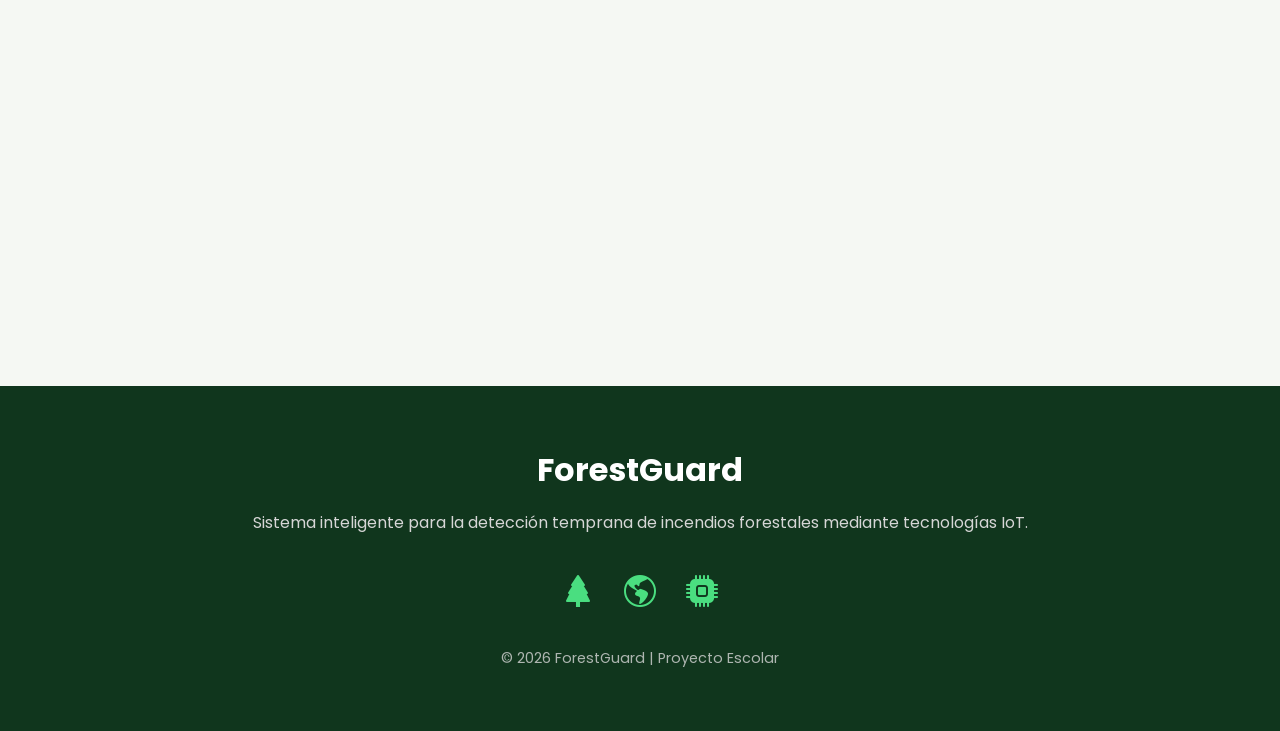
==== commit 86cc6d5f: "afvzdffv" ====
--- a/index.html
+++ b/index.html
@@ -516,7 +516,7 @@
 
                 <img  style="border-radius: 10%; height: 180px;" src="img/El_Tio_Fabian.jpg" alt="">
 
-                <h3>Integrante 1</h3>
+                <h3>Fabian Cartes</h3>
 
                 <p>Desarrollo Web</p>
 
@@ -526,9 +526,9 @@
 
                 <img style="border-radius: 10%; height: 180px;"  src="img/anneril.jpg" alt="">
 
-                <h3>Integrante 2</h3>
-
-                <p>Electrónica</p>
+                <h3>Annerill Anabalon</h3>
+
+                <p>Electrónica y Programación ESP32</p>
 
             </div>
 
@@ -536,9 +536,9 @@
 
                 <img style="border-radius: 10%; height: 180px;"  src="img/fabricio.jpg" alt="">
 
-                <h3>Integrante 3</h3>
-
-                <p>Programación ESP32</p>
+                <h3>Fabrizio Ortiz</h3>
+
+                <p>Documentación e Impresión 3D</p>
 
             </div>
 
@@ -546,9 +546,9 @@
 
                 <img style="border-radius: 10%; height: 180px;"  src="img/javiera.jpg" alt="">
 
-                <h3>Integrante 4</h3>
-
-                <p>Documentación</p>
+                <h3>Javiera Zapata</h3>
+
+                <p>Documentación y Diseñadora</p>
 
             </div>
 
@@ -556,9 +556,9 @@
 
                 <img style="border-radius: 10%; height: 180px;"  src="img/jheimy.jpg" alt="">
 
-                <h3>Integrante 5</h3>
-
-                <p>Documentación</p>
+                <h3>Jheimy Tolentino</h3>
+
+                <p>Programación backend y Frontend</p>
 
             </div>
 
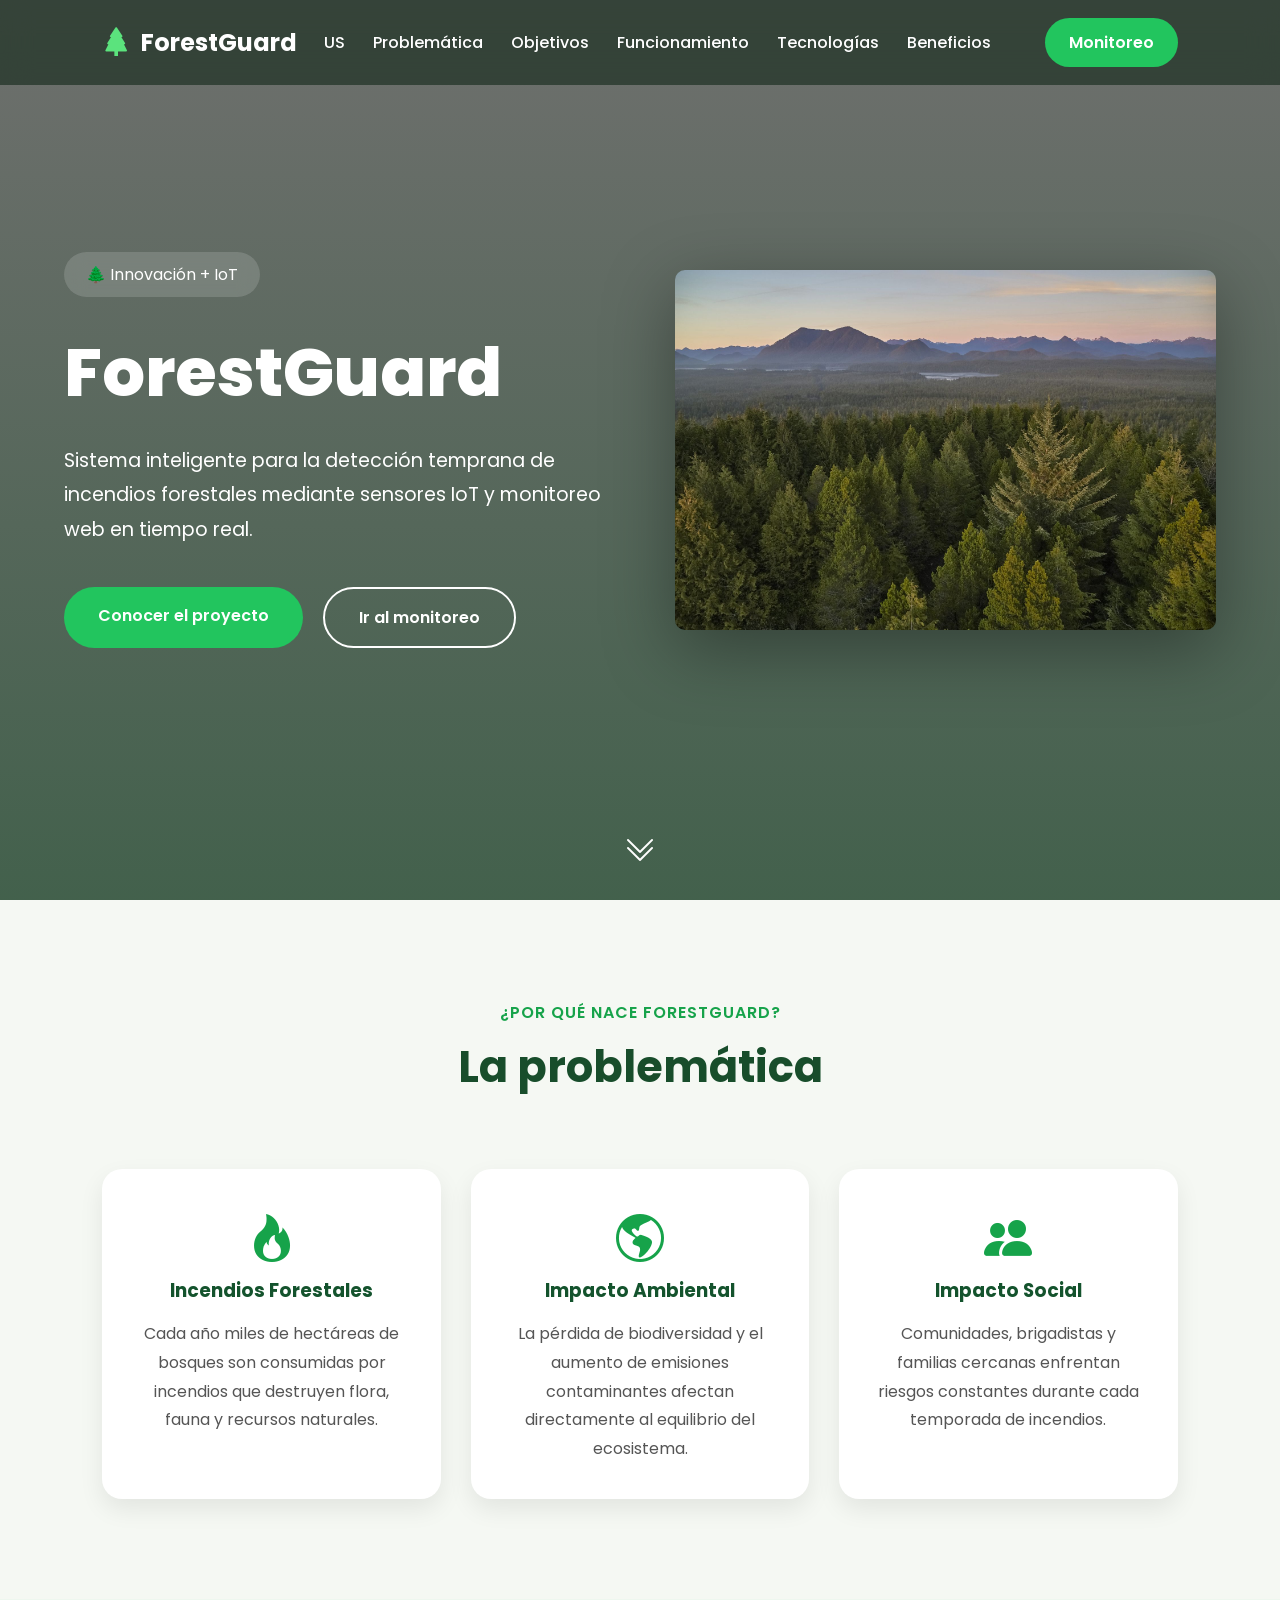
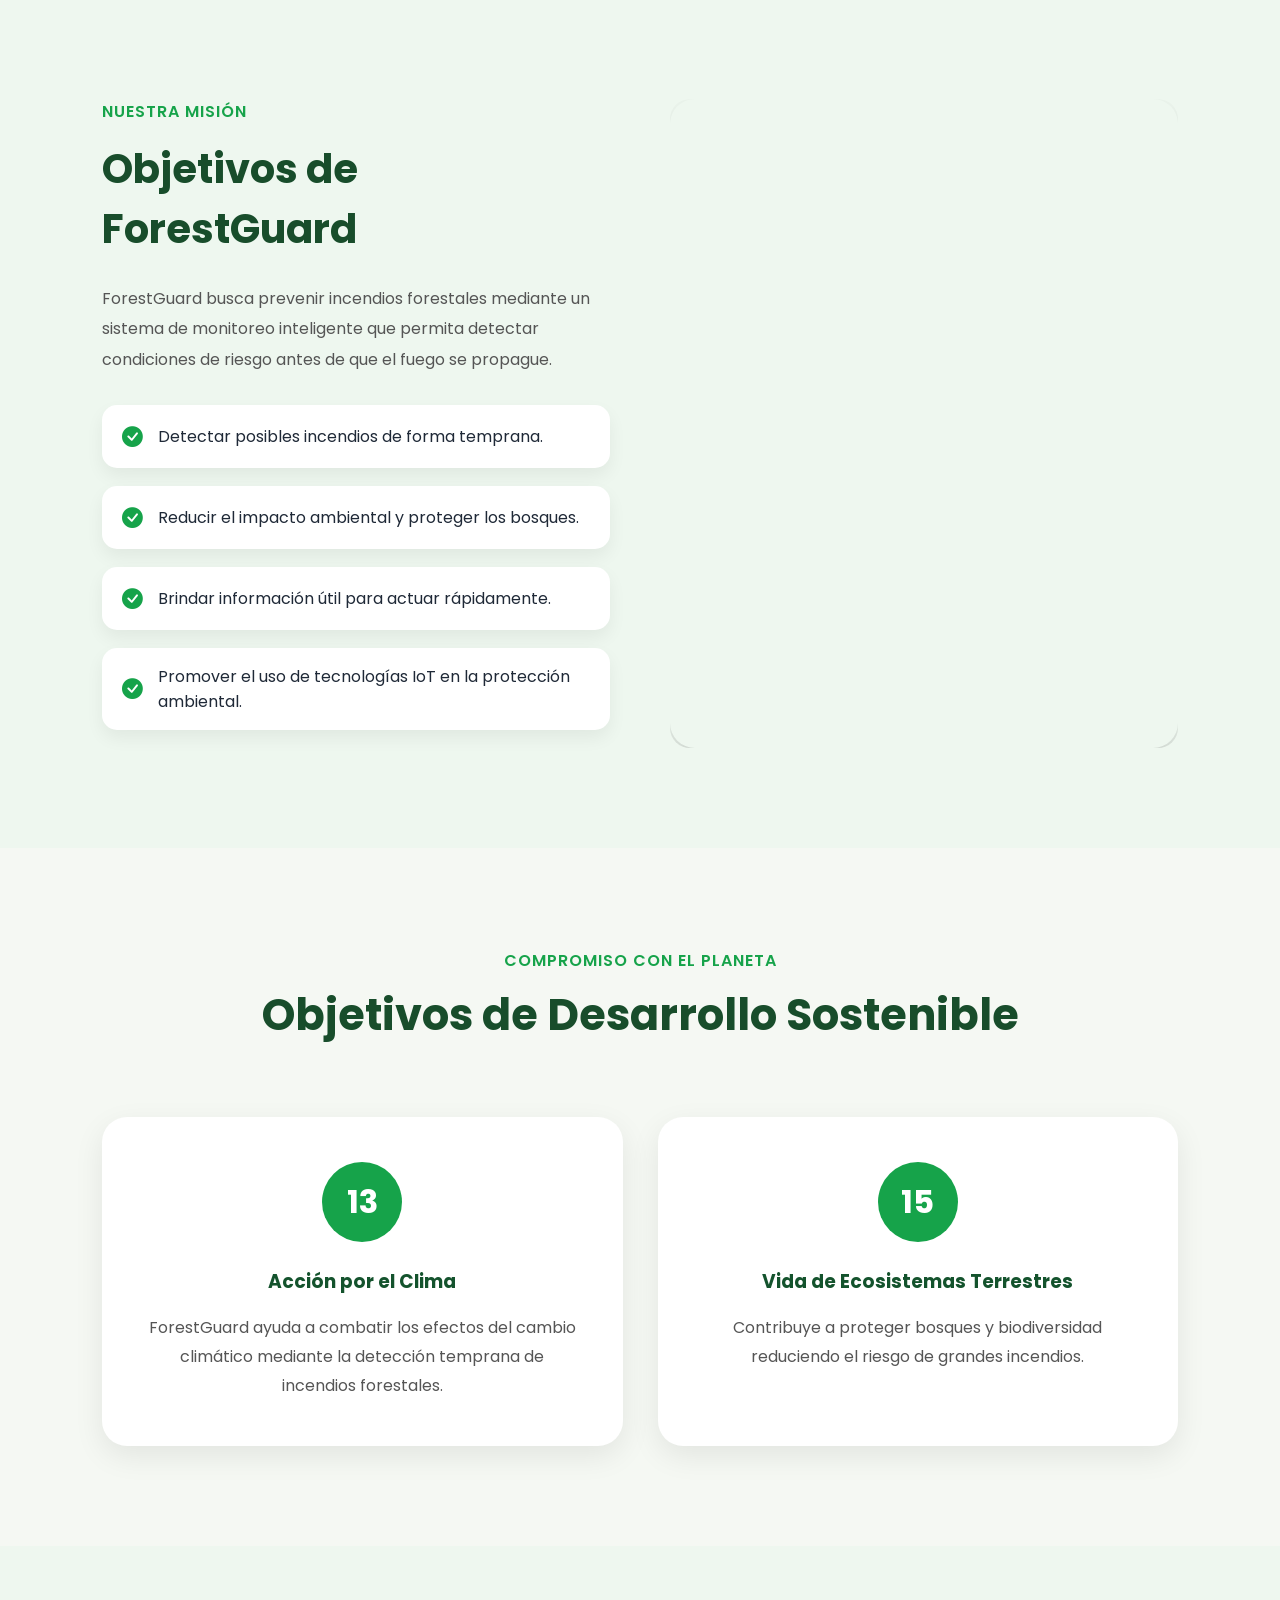
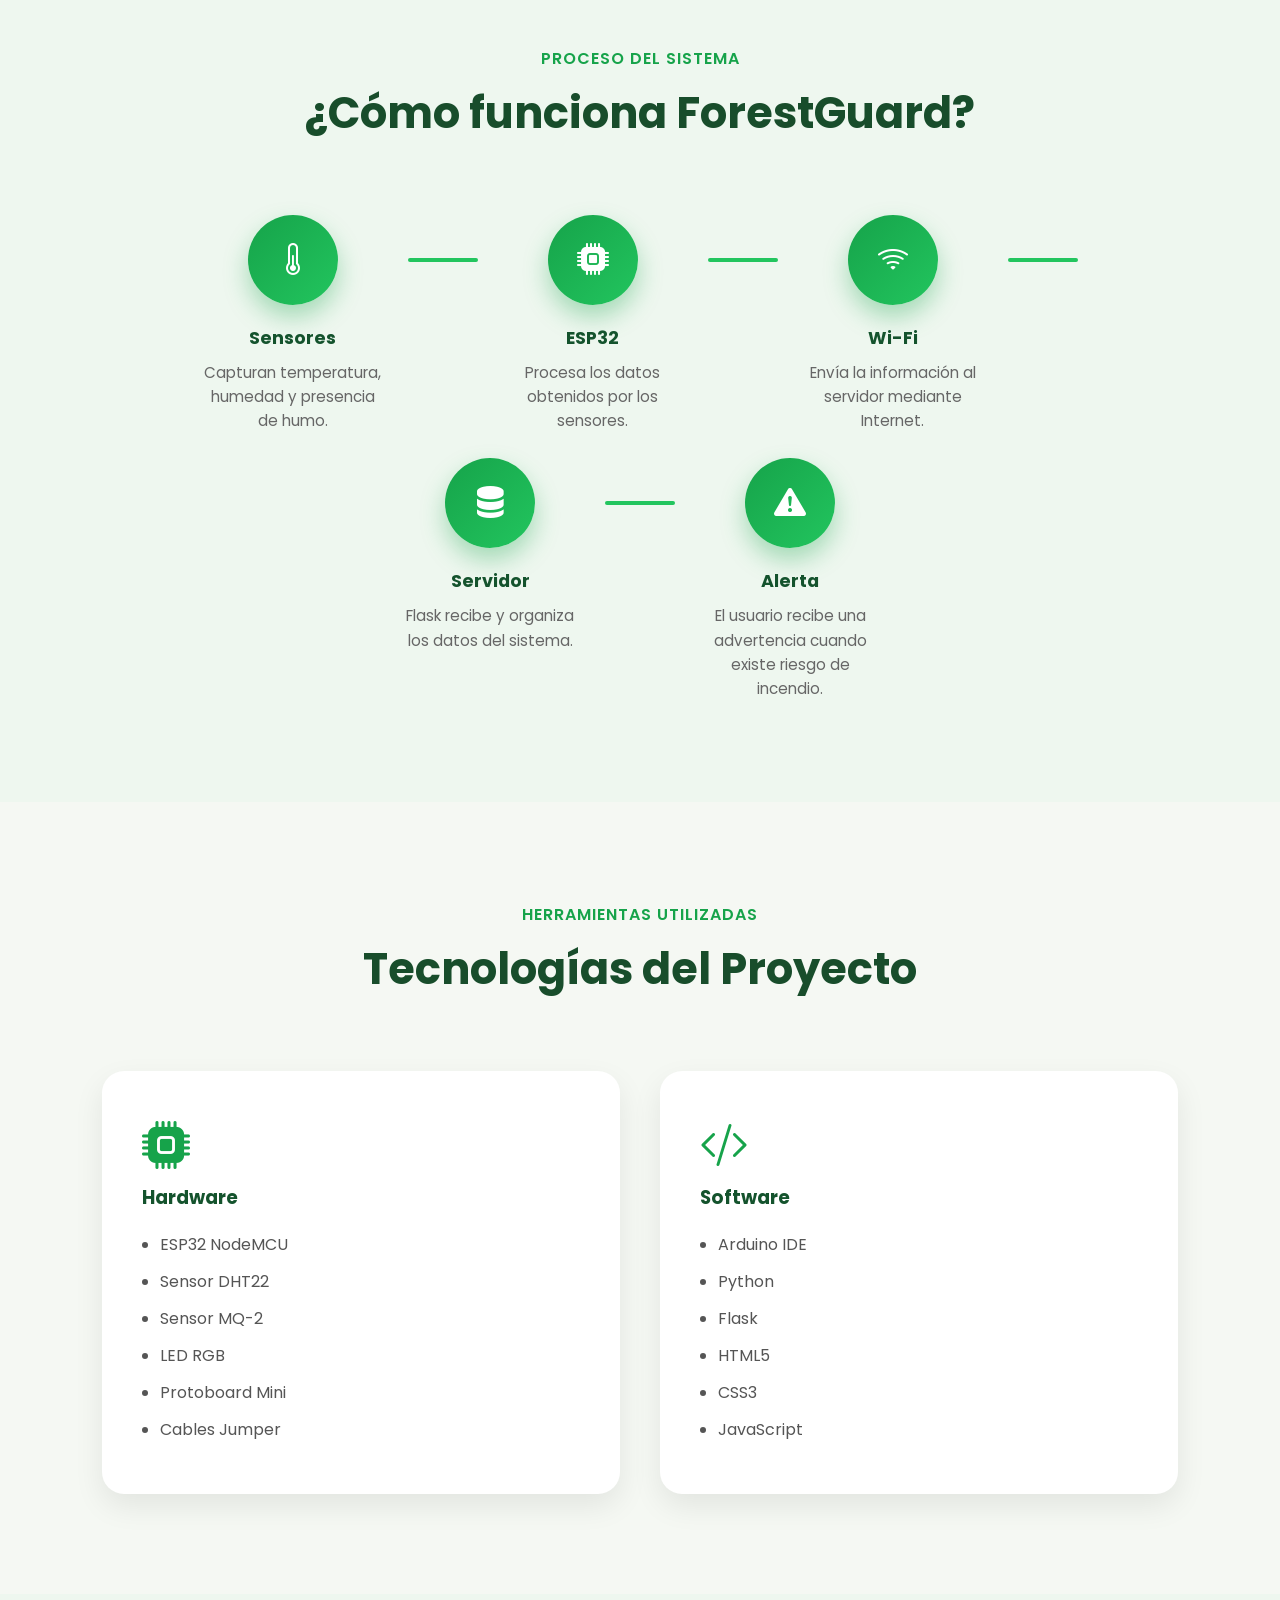
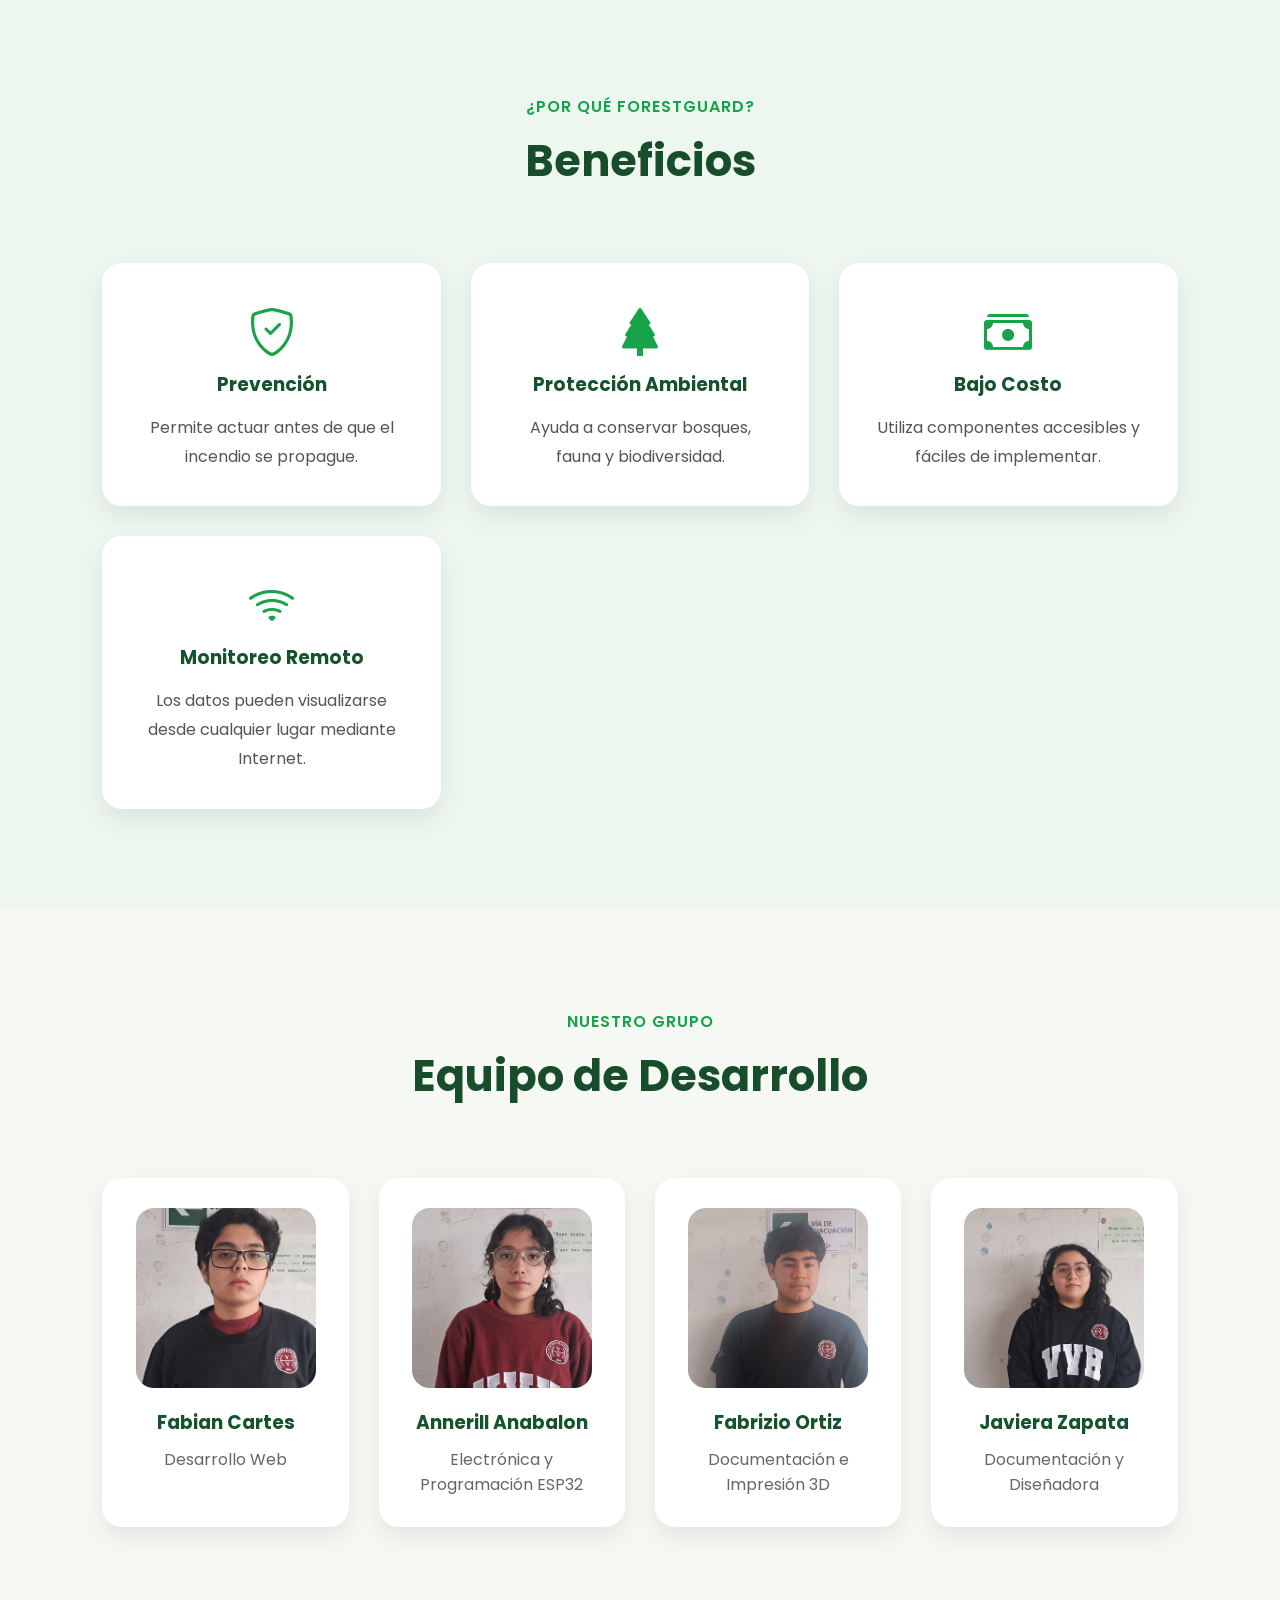
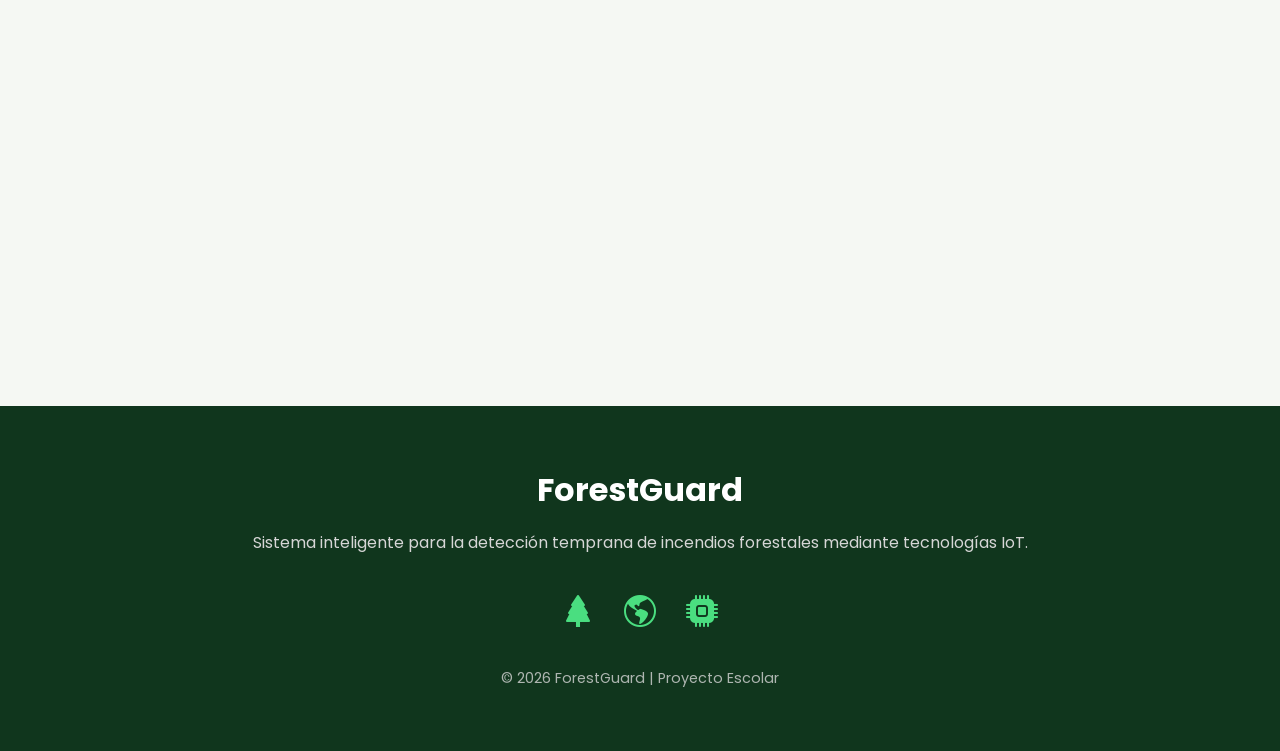
==== commit 97bfca80: "terminado" ====
--- a/index.html
+++ b/index.html
@@ -7,69 +7,71 @@
 
     <title>ForestGuard | Detección Inteligente de Incendios</title>
 
-    <!-- Google Fonts -->
     <link rel="preconnect" href="https://fonts.googleapis.com">
     <link rel="preconnect" href="https://fonts.gstatic.com" crossorigin>
 
-    <link href="https://fonts.googleapis.com/css2?family=Poppins:wght@300;400;500;600;700;800&display=swap"
+    <link
+        href="https://fonts.googleapis.com/css2?family=Poppins:wght@300;400;500;600;700;800&display=swap"
         rel="stylesheet">
 
-    <!-- Bootstrap Icons -->
-    <link rel="stylesheet" href="https://cdn.jsdelivr.net/npm/bootstrap-icons@1.11.3/font/bootstrap-icons.min.css">
-
-    <!-- CSS -->
+    <link
+        rel="stylesheet"
+        href="https://cdn.jsdelivr.net/npm/bootstrap-icons@1.11.3/font/bootstrap-icons.min.css">
+
     <link rel="stylesheet" href="css/style.css">
 </head>
 
 <body>
 
     <header>
-
         <nav class="navbar">
 
             <div class="logo">
-
                 <i class="bi bi-tree-fill"></i>
-
                 <span>ForestGuard</span>
-
-            </div>
-
-            <!-- BOTÓN MENÚ HAMBURGUESA -->
+            </div>
+
             <button class="menu-toggle" id="menu-toggle">
                 <i class="bi bi-list"></i>
             </button>
 
-            <!-- MENÚ DE NAVEGACIÓN -->
             <ul class="nav-links" id="nav-links">
-
-                <li><a href="ingles.html">US</a></li>
-
-                <li><a href="#problema">Problemática</a></li>
-
-                <li><a href="#objetivos">Objetivos</a></li>
-
-                <li><a href="#funciona">Funcionamiento</a></li>
-
-                <li><a href="#tecnologias">Tecnologías</a></li>
-
-                <li><a href="#beneficios">Beneficios</a></li>
+                <li>
+                    <a href="ingles.html">US</a>
+                </li>
+
+                <li>
+                    <a href="#problema">Problemática</a>
+                </li>
+
+                <li>
+                    <a href="#objetivos">Objetivos</a>
+                </li>
+
+                <li>
+                    <a href="#funciona">Funcionamiento</a>
+                </li>
+
+                <li>
+                    <a href="#tecnologias">Tecnologías</a>
+                </li>
+
+                <li>
+                    <a href="#beneficios">Beneficios</a>
+                </li>
 
                 <li>
                     <a href="monitor.html" class="mobile-monitor">
                         Monitoreo
                     </a>
                 </li>
-
             </ul>
 
-            <!-- BOTÓN MONITOREO PARA PC -->
             <a href="monitor.html" class="btn-monitor">
                 Monitoreo
             </a>
 
         </nav>
-
     </header>
 
     <section class="hero" id="inicio">
@@ -87,8 +89,8 @@
                 <h1>ForestGuard</h1>
 
                 <p>
-                    Sistema inteligente para la detección temprana de incendios forestales mediante sensores IoT y
-                    monitoreo web en tiempo real.
+                    Sistema inteligente para la detección temprana de incendios
+                    forestales mediante sensores IoT y monitoreo web en tiempo real.
                 </p>
 
                 <div class="hero-buttons">
@@ -106,17 +108,13 @@
             </div>
 
             <div class="hero-image">
-
                 <img src="img/forestguard.png" alt="ForestGuard">
-
             </div>
 
         </div>
 
         <div class="scroll">
-
             <i class="bi bi-chevron-double-down"></i>
-
         </div>
 
     </section>
@@ -140,10 +138,8 @@
                 <h3>Incendios Forestales</h3>
 
                 <p>
-
-                    Cada año miles de hectáreas de bosques son consumidas por incendios que destruyen flora, fauna y
-                    recursos naturales.
-
+                    Cada año miles de hectáreas de bosques son consumidas por
+                    incendios que destruyen flora, fauna y recursos naturales.
                 </p>
 
             </div>
@@ -155,10 +151,8 @@
                 <h3>Impacto Ambiental</h3>
 
                 <p>
-
-                    La pérdida de biodiversidad y el aumento de emisiones contaminantes afectan directamente al
-                    equilibrio del ecosistema.
-
+                    La pérdida de biodiversidad y el aumento de emisiones
+                    contaminantes afectan directamente al equilibrio del ecosistema.
                 </p>
 
             </div>
@@ -170,10 +164,8 @@
                 <h3>Impacto Social</h3>
 
                 <p>
-
-                    Comunidades, brigadistas y familias cercanas enfrentan riesgos constantes durante cada temporada de
-                    incendios.
-
+                    Comunidades, brigadistas y familias cercanas enfrentan riesgos
+                    constantes durante cada temporada de incendios.
                 </p>
 
             </div>
@@ -193,54 +185,45 @@
                 <h2>Objetivos de ForestGuard</h2>
 
                 <p>
-                    ForestGuard busca prevenir incendios forestales mediante un sistema de monitoreo inteligente
-                    que permita detectar condiciones de riesgo antes de que el fuego se propague.
+                    ForestGuard busca prevenir incendios forestales mediante un
+                    sistema de monitoreo inteligente que permita detectar condiciones
+                    de riesgo antes de que el fuego se propague.
                 </p>
 
                 <div class="objective">
-
                     <i class="bi bi-check-circle-fill"></i>
-
                     <span>Detectar posibles incendios de forma temprana.</span>
-
                 </div>
 
                 <div class="objective">
-
                     <i class="bi bi-check-circle-fill"></i>
-
                     <span>Reducir el impacto ambiental y proteger los bosques.</span>
-
                 </div>
 
                 <div class="objective">
-
                     <i class="bi bi-check-circle-fill"></i>
-
                     <span>Brindar información útil para actuar rápidamente.</span>
-
                 </div>
 
                 <div class="objective">
-
                     <i class="bi bi-check-circle-fill"></i>
-
-                    <span>Promover el uso de tecnologías IoT en la protección ambiental.</span>
-
+                    <span>
+                        Promover el uso de tecnologías IoT en la protección ambiental.
+                    </span>
                 </div>
 
             </div>
 
             <div class="image">
-
-                <img src="img/forest.png" alt="Bosque">
-
-            </div>
-
-        </div>
-
-    </section>
-
+                <video autoplay muted loop playsinline>
+                    <source src="img/forest-guard.mp4" type="video/mp4">
+                    Tu navegador no soporta videos HTML5.
+                </video>
+            </div>
+
+        </div>
+
+    </section>
 
     <section class="section" id="ods">
 
@@ -257,18 +240,14 @@
             <div class="ods-card">
 
                 <div class="ods-number">
-
                     13
-
                 </div>
 
                 <h3>Acción por el Clima</h3>
 
                 <p>
-
-                    ForestGuard ayuda a combatir los efectos del cambio climático mediante la detección temprana de
-                    incendios forestales.
-
+                    ForestGuard ayuda a combatir los efectos del cambio climático
+                    mediante la detección temprana de incendios forestales.
                 </p>
 
             </div>
@@ -276,17 +255,14 @@
             <div class="ods-card">
 
                 <div class="ods-number">
-
                     15
-
                 </div>
 
                 <h3>Vida de Ecosistemas Terrestres</h3>
 
                 <p>
-
-                    Contribuye a proteger bosques y biodiversidad reduciendo el riesgo de grandes incendios.
-
+                    Contribuye a proteger bosques y biodiversidad reduciendo
+                    el riesgo de grandes incendios.
                 </p>
 
             </div>
@@ -310,17 +286,13 @@
             <div class="step">
 
                 <div class="circle">
-
                     <i class="bi bi-thermometer-half"></i>
-
                 </div>
 
                 <h4>Sensores</h4>
 
                 <p>
-
                     Capturan temperatura, humedad y presencia de humo.
-
                 </p>
 
             </div>
@@ -330,17 +302,13 @@
             <div class="step">
 
                 <div class="circle">
-
                     <i class="bi bi-cpu-fill"></i>
-
                 </div>
 
                 <h4>ESP32</h4>
 
                 <p>
-
                     Procesa los datos obtenidos por los sensores.
-
                 </p>
 
             </div>
@@ -350,17 +318,13 @@
             <div class="step">
 
                 <div class="circle">
-
                     <i class="bi bi-wifi"></i>
-
                 </div>
 
                 <h4>Wi-Fi</h4>
 
                 <p>
-
                     Envía la información al servidor mediante Internet.
-
                 </p>
 
             </div>
@@ -370,17 +334,13 @@
             <div class="step">
 
                 <div class="circle">
-
                     <i class="bi bi-server"></i>
-
                 </div>
 
                 <h4>Servidor</h4>
 
                 <p>
-
                     Flask recibe y organiza los datos del sistema.
-
                 </p>
 
             </div>
@@ -390,17 +350,13 @@
             <div class="step">
 
                 <div class="circle">
-
                     <i class="bi bi-exclamation-triangle-fill"></i>
-
                 </div>
 
                 <h4>Alerta</h4>
 
                 <p>
-
                     El usuario recibe una advertencia cuando existe riesgo de incendio.
-
                 </p>
 
             </div>
@@ -459,7 +415,6 @@
 
     </section>
 
-
     <section class="section light" id="beneficios">
 
         <div class="title">
@@ -473,27 +428,51 @@
         <div class="cards">
 
             <div class="card">
+
                 <i class="bi bi-shield-check"></i>
+
                 <h3>Prevención</h3>
-                <p>Permite actuar antes de que el incendio se propague.</p>
-            </div>
-
-            <div class="card">
+
+                <p>
+                    Permite actuar antes de que el incendio se propague.
+                </p>
+
+            </div>
+
+            <div class="card">
+
                 <i class="bi bi-tree-fill"></i>
+
                 <h3>Protección Ambiental</h3>
-                <p>Ayuda a conservar bosques, fauna y biodiversidad.</p>
-            </div>
-
-            <div class="card">
+
+                <p>
+                    Ayuda a conservar bosques, fauna y biodiversidad.
+                </p>
+
+            </div>
+
+            <div class="card">
+
                 <i class="bi bi-cash-stack"></i>
+
                 <h3>Bajo Costo</h3>
-                <p>Utiliza componentes accesibles y fáciles de implementar.</p>
-            </div>
-
-            <div class="card">
+
+                <p>
+                    Utiliza componentes accesibles y fáciles de implementar.
+                </p>
+
+            </div>
+
+            <div class="card">
+
                 <i class="bi bi-wifi"></i>
+
                 <h3>Monitoreo Remoto</h3>
-                <p>Los datos pueden visualizarse desde cualquier lugar mediante Internet.</p>
+
+                <p>
+                    Los datos pueden visualizarse desde cualquier lugar mediante Internet.
+                </p>
+
             </div>
 
         </div>
@@ -514,7 +493,7 @@
 
             <div class="member">
 
-                <img  style="border-radius: 10%; height: 180px;" src="img/El_Tio_Fabian.jpg" alt="">
+                <img src="img/El_Tio_Fabian.jpg" alt="Fabian Cartes">
 
                 <h3>Fabian Cartes</h3>
 
@@ -524,7 +503,7 @@
 
             <div class="member">
 
-                <img style="border-radius: 10%; height: 180px;"  src="img/anneril.jpg" alt="">
+                <img src="img/anneril.jpg" alt="Annerill Anabalon">
 
                 <h3>Annerill Anabalon</h3>
 
@@ -534,7 +513,7 @@
 
             <div class="member">
 
-                <img style="border-radius: 10%; height: 180px;"  src="img/fabricio.jpg" alt="">
+                <img src="img/fabricio.jpg" alt="Fabrizio Ortiz">
 
                 <h3>Fabrizio Ortiz</h3>
 
@@ -544,7 +523,7 @@
 
             <div class="member">
 
-                <img style="border-radius: 10%; height: 180px;"  src="img/javiera.jpg" alt="">
+                <img src="img/javiera.jpg" alt="Javiera Zapata">
 
                 <h3>Javiera Zapata</h3>
 
@@ -554,11 +533,11 @@
 
             <div class="member">
 
-                <img style="border-radius: 10%; height: 180px;"  src="img/jheimy.jpg" alt="">
+                <img src="img/jheimy.jpg" alt="Jheimy Tolentino">
 
                 <h3>Jheimy Tolentino</h3>
 
-                <p>Programación backend y Frontend</p>
+                <p>Programación Backend y Frontend</p>
 
             </div>
 
@@ -571,15 +550,14 @@
         <h2>ForestGuard</h2>
 
         <p>
-            Sistema inteligente para la detección temprana de incendios forestales mediante tecnologías IoT.
+            Sistema inteligente para la detección temprana de incendios
+            forestales mediante tecnologías IoT.
         </p>
 
         <div class="footer-icons">
 
             <i class="bi bi-tree-fill"></i>
-
             <i class="bi bi-globe-americas"></i>
-
             <i class="bi bi-cpu-fill"></i>
 
         </div>
@@ -590,9 +568,8 @@
 
     </footer>
 
-    <!-- JavaScript -->
     <script src="js/script.js"></script>
 
 </body>
 
-</html>+</html>
--- a/css/style.css
+++ b/css/style.css
@@ -1,1456 +1,91 @@
-*{
-    margin:0;
-    padding:0;
-    box-sizing:border-box;
-    scroll-behavior:smooth;
-}
-
-body{
-    font-family:'Poppins',sans-serif;
-    background:#f5f8f3;
-    color:#1f2937;
-    overflow-x:hidden;
-}
-
-img{
-    width:100%;
-    display:block;
-}
-
-a{
-    text-decoration:none;
-}
-
-ul{
-    list-style:none;
-}
-
-
-header{
-    position:fixed;
-    width:100%;
-    top:0;
-    left:0;
-    z-index:999;
-}
-
-.navbar{
-
-    display:flex;
-    justify-content:space-between;
-    align-items:center;
-
-    padding:18px 8%;
-
-    background:rgba(8,32,16,.55);
-
-    backdrop-filter:blur(15px);
-
-    transition:.4s;
-}
-
-.logo{
-
-    display:flex;
-    align-items:center;
-    gap:10px;
-
-    color:white;
-
-    font-size:1.5rem;
-
-    font-weight:700;
-}
-
-.logo i{
-
-    color:#5be37d;
-
-    font-size:1.8rem;
-}
-
-.nav-links{
-
-    display:flex;
-
-    gap:28px;
-}
-
-.nav-links a{
-
-    color:white;
-
-    font-weight:500;
-
-    transition:.3s;
-}
-
-.nav-links a:hover{
-
-    color:#6EF08C;
-}
-
-.btn-monitor{
-
-    background:#22c55e;
-
-    color:white;
-
-    padding:12px 24px;
-
-    border-radius:50px;
-
-    font-weight:600;
-
-    transition:.3s;
-}
-
-.btn-monitor:hover{
-
-    transform:translateY(-3px);
-
-    background:#16a34a;
-}
-
-
-.hero{
-
-    position:relative;
-
-    height:100vh;
-
-    background:url("../img/bosque.jpg") center center/cover;
-
-    display:flex;
-
-    justify-content:center;
-
-    align-items:center;
-
-    text-align:center;
-
-    color:white;
-}
-
-.overlay{
-
-    position:absolute;
-
-    width:100%;
-
-    height:100%;
-
-    background:linear-gradient(
-        rgba(0,0,0,.55),
-        rgba(7,46,20,.75)
-    );
-}
-
-.hero-content{
-
-    position:relative;
-
-    z-index:5;
-
-    width:90%;
-
-    max-width:850px;
-}
-
-.tag{
-
-    display:inline-block;
-
-    background:rgba(255,255,255,.15);
-
-    padding:10px 22px;
-
-    border-radius:40px;
-
-    backdrop-filter:blur(10px);
-
-    margin-bottom:25px;
-}
-
-.hero h1{
-
-    font-size:4.2rem;
-
-    font-weight:800;
-
-    margin-bottom:20px;
-}
-
-.hero p{
-
-    font-size:1.2rem;
-
-    line-height:1.8;
-
-    margin-bottom:40px;
-}
-
-
-.hero-buttons{
-
-    display:flex;
-
-    justify-content:center;
-
-    gap:20px;
-
-    flex-wrap:wrap;
-}
-
-.btn-primary{
-
-    background:#22c55e;
-
-    color:white;
-
-    padding:16px 34px;
-
-    border-radius:50px;
-
-    transition:.35s;
-
-    font-weight:600;
-}
-
-.btn-primary:hover{
-
-    transform:translateY(-5px);
-
-    background:#16a34a;
-}
-
-.btn-secondary{
-
-    border:2px solid white;
-
-    color:white;
-
-    padding:16px 34px;
-
-    border-radius:50px;
-
-    transition:.35s;
-
-    font-weight:600;
-}
-
-.btn-secondary:hover{
-
-    background:white;
-
-    color:#14532d;
-}
-
-.scroll{
-
-    position:absolute;
-
-    bottom:25px;
-
-    left:50%;
-
-    transform:translateX(-50%);
-
-    font-size:2rem;
-
-    animation:flotar 2s infinite;
-
-    z-index:10;
-}
-
-@keyframes flotar{
-
-    0%{
-        transform:translate(-50%,0);
-    }
-
-    50%{
-        transform:translate(-50%,12px);
-    }
-
-    100%{
-        transform:translate(-50%,0);
-    }
-}
-
-
-.section{
-
-    padding:100px 8%;
-
-}
-
-.light{
-
-    background:#eef7ef;
-}
-
-.title{
-
-    text-align:center;
-
-    margin-bottom:70px;
-}
-
-.title span{
-
-    color:#16a34a;
-
-    font-weight:600;
-
-    letter-spacing:1px;
-
-    text-transform:uppercase;
-}
-
-.title h2{
-
-    font-size:2.7rem;
-
-    margin-top:10px;
-
-    color:#184d2b;
-}
-
-
-.cards{
-
-    display:grid;
-
-    grid-template-columns:repeat(auto-fit,minmax(260px,1fr));
-
-    gap:30px;
-}
-
-.card{
-
-    background:white;
-
-    border-radius:20px;
-
-    padding:35px;
-
-    text-align:center;
-
-    transition:.35s;
-
-    box-shadow:0 10px 25px rgba(0,0,0,.08);
-}
-
-.card:hover{
-
-    transform:translateY(-10px);
-
-    box-shadow:0 18px 40px rgba(0,0,0,.15);
-}
-
-.card i{
-
-    font-size:3rem;
-
-    color:#16a34a;
-
-    margin-bottom:20px;
-}
-
-.card h3{
-
-    margin-bottom:15px;
-
-    color:#14532d;
-}
-
-.card p{
-
-    line-height:1.8;
-
-    color:#555;
-}
-
-
-.container-two{
-
-    display:grid;
-
-    grid-template-columns:1fr 1fr;
-
-    gap:60px;
-
-    align-items:center;
-}
-
-.subtitle{
-
-    color:#16a34a;
-
-    font-weight:600;
-
-    text-transform:uppercase;
-}
-
-.text h2{
-
-    font-size:2.5rem;
-
-    margin:15px 0 25px;
-
-    color:#184d2b;
-}
-
-.text p{
-
-    line-height:1.9;
-
-    color:#555;
-
-    margin-bottom:30px;
-}
-
-.objective{
-
-    display:flex;
-
-    align-items:center;
-
-    gap:15px;
-
-    margin-bottom:18px;
-
-    background:white;
-
-    padding:16px 20px;
-
-    border-radius:15px;
-
-    box-shadow:0 8px 18px rgba(0,0,0,.06);
-
-    transition:.3s;
-}
-
-.objective:hover{
-
-    transform:translateX(10px);
-}
-
-.objective i{
-
-    color:#16a34a;
-
-    font-size:1.3rem;
-}
-
-.image img{
-
-    border-radius:25px;
-
-    box-shadow:0 20px 40px rgba(0,0,0,.18);
-}
-
-
-.ods-container{
-
-    display:grid;
-
-    grid-template-columns:repeat(auto-fit,minmax(320px,1fr));
-
-    gap:35px;
-}
-
-.ods-card{
-
-    background:white;
-
-    border-radius:25px;
-
-    padding:45px;
-
-    text-align:center;
-
-    box-shadow:0 10px 30px rgba(0,0,0,.08);
-
-    transition:.35s;
-}
-
-.ods-card:hover{
-
-    transform:translateY(-10px);
-}
-
-.ods-number{
-
-    width:80px;
-
-    height:80px;
-
-    margin:auto;
-
-    border-radius:50%;
-
-    background:#16a34a;
-
-    color:white;
-
-    display:flex;
-
-    justify-content:center;
-
-    align-items:center;
-
-    font-size:2rem;
-
-    font-weight:700;
-
-    margin-bottom:25px;
-}
-
-.ods-card h3{
-
-    color:#14532d;
-
-    margin-bottom:18px;
-}
-
-.ods-card p{
-
-    color:#555;
-
-    line-height:1.8;
-}
-
-.timeline{
-
-    display:flex;
-
-    justify-content:center;
-
-    align-items:flex-start;
-
-    flex-wrap:wrap;
-
-    gap:25px;
-
-    margin-top:60px;
-}
-
-.step{
-
-    width:180px;
-
-    text-align:center;
-
-    position:relative;
-}
-
-.circle{
-
-    width:90px;
-
-    height:90px;
-
-    margin:auto;
-
-    border-radius:50%;
-
-    background:linear-gradient(135deg,#16a34a,#22c55e);
-
-    display:flex;
-
-    justify-content:center;
-
-    align-items:center;
-
-    color:white;
-
-    font-size:2rem;
-
-    box-shadow:0 12px 25px rgba(22,163,74,.35);
-
-    transition:.35s;
-}
-
-.circle:hover{
-
-    transform:scale(1.08);
-}
-
-.step h4{
-
-    margin-top:20px;
-
-    color:#14532d;
-
-    font-size:1.1rem;
-}
-
-.step p{
-
-    margin-top:10px;
-
-    color:#666;
-
-    line-height:1.6;
-
-    font-size:.95rem;
-}
-
-.line{
-
-    width:70px;
-
-    height:4px;
-
-    background:#22c55e;
-
-    margin-top:43px;
-
-    border-radius:10px;
-}
-
-
-.tech-container{
-
-    display:grid;
-
-    grid-template-columns:repeat(auto-fit,minmax(320px,1fr));
-
-    gap:40px;
-
-    margin-top:60px;
-}
-
-.tech-box{
-
-    background:white;
-
-    border-radius:22px;
-
-    padding:40px;
-
-    box-shadow:0 12px 30px rgba(0,0,0,.08);
-
-    transition:.35s;
-}
-
-.tech-box:hover{
-
-    transform:translateY(-8px);
-
-    box-shadow:0 20px 40px rgba(0,0,0,.15);
-}
-
-.tech-box i{
-
-    font-size:3rem;
-
-    color:#16a34a;
-
-    margin-bottom:20px;
-}
-
-.tech-box h3{
-
-    color:#14532d;
-
-    margin-bottom:20px;
-}
-
-.tech-box ul{
-
-    padding-left:18px;
-
-    list-style:disc;
-}
-
-.tech-box li{
-
-    margin-bottom:12px;
-
-    color:#555;
-}
-
-
-.card,
-.tech-box,
-.ods-card,
-.objective{
-
-    transition:all .35s ease;
-}
-
-.card:hover,
-.tech-box:hover,
-.ods-card:hover{
-
-    border-bottom:5px solid #22c55e;
-}
-
-
-#beneficios .cards{
-
-    margin-top:60px;
-
-}
-
-
-
-.team{
-
-    display:grid;
-
-    grid-template-columns:repeat(auto-fit,minmax(220px,1fr));
-
-    gap:30px;
-
-    margin-top:60px;
-}
-
-.member{
-
-    background:#fff;
-
-    border-radius:20px;
-
-    padding:35px 25px;
-
-    text-align:center;
-
-    box-shadow:0 10px 25px rgba(0,0,0,.08);
-
-    transition:.35s;
-}
-
-.member:hover{
-
-    transform:translateY(-10px);
-
-    box-shadow:0 18px 40px rgba(0,0,0,.15);
-}
-
-.member i{
-
-    font-size:5rem;
-
-    color:#16a34a;
-
-    margin-bottom:20px;
-}
-
-.member h3{
-
-    color:#14532d;
-
-    margin-bottom:10px;
-}
-
-.member p{
-
-    color:#666;
-}
-
-
-footer{
-
-    background:#10361d;
-
-    color:white;
-
-    text-align:center;
-
-    padding:60px 8%;
-}
-
-footer h2{
-
-    font-size:2rem;
-
-    margin-bottom:15px;
-}
-
-footer p{
-
-    color:#d6d6d6;
-
-    line-height:1.8;
-}
-
-.footer-icons{
-
-    margin:30px 0;
-
-    display:flex;
-
-    justify-content:center;
-
-    gap:30px;
-
-    font-size:2rem;
-}
-
-.footer-icons i{
-
-    color:#4ade80;
-
-    transition:.3s;
-}
-
-.footer-icons i:hover{
-
-    transform:translateY(-6px) scale(1.15);
-
-    color:white;
-}
-
-.copy{
-
-    margin-top:20px;
-
-    font-size:.9rem;
-
-    opacity:.8;
-}
-
-/*==============================
-        RESPONSIVE
-==============================*/
-
-@media(max-width:992px){
-
-    .navbar{
-
-        flex-direction:column;
-
-        gap:20px;
-    }
-
-    .nav-links{
-
-        flex-wrap:wrap;
-
-        justify-content:center;
-    }
-
-    .hero h1{
-
-        font-size:3rem;
-    }
-
-    .container-two{
-
-        grid-template-columns:1fr;
-
-        text-align:center;
-    }
-
-    .timeline{
-
-        flex-direction:column;
-
-        align-items:center;
-    }
-
-    .line{
-
-        width:4px;
-
-        height:60px;
-
-        margin:0;
-    }
-
-}
-
-@media(max-width:768px){
-
-    .hero{
-
-        padding:20px;
-    }
-
-    .hero h1{
-
-        font-size:2.4rem;
-    }
-
-    .hero p{
-
-        font-size:1rem;
-    }
-
-    .title h2{
-
-        font-size:2rem;
-    }
-
-    .hero-buttons{
-
-        flex-direction:column;
-
-        align-items:center;
-    }
-
-    .btn-primary,
-    .btn-secondary,
-    .btn-monitor{
-
-        width:100%;
-
-        max-width:280px;
-
-        text-align:center;
-    }
-
-    .section{
-
-        padding:80px 6%;
-    }
-
-}
-
-/*==============================
-        SCROLLBAR
-==============================*/
-
-::-webkit-scrollbar{
-
-    width:10px;
-}
-
-::-webkit-scrollbar-track{
-
-    background:#e9efe9;
-}
-
-::-webkit-scrollbar-thumb{
-
-    background:#16a34a;
-
-    border-radius:20px;
-}
-
-::-webkit-scrollbar-thumb:hover{
-
-    background:#15803d;
-}
-/*==============================
-      BOTÓN SUBIR
-==============================*/
-
-.topButton{
-
-    position:fixed;
-
-    right:25px;
-
-    bottom:25px;
-
-    width:55px;
-
-    height:55px;
-
-    border:none;
-
-    border-radius:50%;
-
-    background:#16a34a;
-
-    color:white;
-
-    font-size:1.5rem;
-
-    cursor:pointer;
-
-    opacity:0;
-
-    pointer-events:none;
-
-    transition:.35s;
-
-    box-shadow:0 10px 25px rgba(0,0,0,.2);
-
-    z-index:9999;
-}
-
-.topButton:hover{
-
-    transform:translateY(-6px);
-
-    background:#15803d;
-
-}
-
-/*==============================
-    LINK ACTIVO
-==============================*/
-
-.nav-links a.active{
-
-    color:#6EF08C;
-
-}
-
-/*==============================
-    EFECTO EN TARJETAS
-==============================*/
-
-.card,
-.tech-box,
-.ods-card{
-
-    overflow:hidden;
-
-    transition:.35s;
-
-}
-
-/*==============================
-    ANIMACIÓN TÍTULO
-==============================*/
-
-.hero h1{
-
-    min-height:80px;
-
-}
-
-/*==============================
-        HERO DOS COLUMNAS
-==============================*/
-
-.hero-content{
-
-    display:flex;
-
-    align-items:center;
-
-    justify-content:space-between;
-
-    gap:70px;
-
-    max-width:1200px;
-
-    width:90%;
-}
-
-.hero-image{
-
-    flex:1;
-
-    display:flex;
-
-    justify-content:center;
-
-    animation:flotarImagen 4s ease-in-out infinite;
-}
-
-.hero-image img{
-
-    width:100%;
-
-    max-width:580px;
-
-    filter:drop-shadow(0 20px 35px rgba(0,0,0,.35));
-
-    border-radius: 10px;
-}
-
-.hero-text{
-
-    flex:1;
-
-    text-align:left;
-}
-
-@keyframes flotarImagen{
-
-    0%{
-
-        transform:translateY(0px);
-
-    }
-
-    50%{
-
-        transform:translateY(-15px);
-
-    }
-
-    100%{
-
-        transform:translateY(0px);
-
-    }
-
-}
-
-/*================================
-      RESPONSIVE MÓVIL
-================================*/
-
-@media (max-width: 768px) {
-
-    /* NAVBAR */
-    .navbar {
-        position: relative;
-        width: 100%;
-        min-height: 70px;
-
-        display: flex;
-        flex-direction: row;
-        justify-content: space-between;
-        align-items: center;
-
-        padding: 15px 6%;
-    }
-
-    .logo {
-        font-size: 1.35rem;
-    }
-
-    .logo i {
-        font-size: 1.6rem;
-    }
-
-
-    /* BOTÓN HAMBURGUESA */
-    .menu-toggle {
-        display: block;
-        background: transparent;
-        border: none;
-        color: white;
-        font-size: 2rem;
-        cursor: pointer;
-        padding: 5px;
-    }
-
-
-    /* OCULTAR BOTÓN MONITOREO DE PC */
-    .btn-monitor {
-        display: none;
-    }
-
-
-    /* MENÚ HAMBURGUESA */
-    .nav-links {
-        position: absolute;
-
-        top: 100%;
-        left: 0;
-
-        width: 100%;
-
-        background: rgba(8, 32, 16, 0.98);
-
-        display: flex;
-        flex-direction: column;
-        align-items: center;
-
-        gap: 0;
-
-        padding: 0;
-
-        max-height: 0;
-
-        overflow: hidden;
-
-        opacity: 0;
-        visibility: hidden;
-
-        transition: all 0.4s ease;
-    }
-
-
-    /* MENÚ ABIERTO */
-    .nav-links.active {
-        max-height: 500px;
-
-        padding: 15px 0;
-
-        opacity: 1;
-
-        visibility: visible;
-    }
-
-
-    .nav-links li {
-        width: 100%;
-
-        text-align: center;
-    }
-
-
-    .nav-links a {
-        display: block;
-
-        width: 100%;
-
-        padding: 14px 20px;
-
-        color: white;
-
-        font-size: 1rem;
-    }
-
-
-    .nav-links a:hover {
-        background: rgba(34, 197, 94, 0.2);
-    }
-
-
-    /* BOTÓN MONITOREO DENTRO DEL MENÚ */
-    .nav-links .mobile-monitor {
-        display: block;
-
-        width: 80%;
-
-        margin: 10px auto;
-
-        padding: 12px 20px;
-
-        background: #22c55e;
-
-        border-radius: 50px;
-    }
-
-
-    /*================================
-          HERO EN CELULAR
-    =================================*/
-
-    .hero {
-
-        /* IMPORTANTE:
-           Ya no usamos 100vh */
-        min-height: auto;
-
-        height: auto;
-
-        padding-top: 100px;
-
-        padding-bottom: 50px;
-
-        display: flex;
-
-        align-items: center;
-
-        justify-content: center;
-    }
-
-
-    /* CONTENEDOR DEL HERO */
-    .hero-content {
-
-        width: 100%;
-
-        max-width: 100%;
-
-        display: flex;
-
-        flex-direction: column;
-
-        align-items: center;
-
-        justify-content: center;
-
-        gap: 40px;
-
-        padding: 20px 6%;
-    }
-
-
-    /* TEXTO */
-    .hero-text {
-
-        width: 100%;
-
-        text-align: center;
-
-        display: flex;
-
-        flex-direction: column;
-
-        align-items: center;
-    }
-
-
-    /* ETIQUETA */
-    .tag {
-
-        font-size: 0.9rem;
-
-        padding: 8px 18px;
-
-        margin-bottom: 20px;
-    }
-
-
-    /* TÍTULO */
-    .hero h1 {
-
-        display: block;
-
-        width: 100%;
-
-        font-size: 2.7rem;
-
-        line-height: 1.1;
-
-        margin-bottom: 20px;
-
-        min-height: auto;
-    }
-
-
-    /* DESCRIPCIÓN */
-    .hero p {
-
-        width: 100%;
-
-        max-width: 500px;
-
-        font-size: 1rem;
-
-        line-height: 1.7;
-
-        margin-bottom: 30px;
-    }
-
-
-    /* BOTONES */
-    .hero-buttons {
-
-        width: 100%;
-
-        display: flex;
-
-        flex-direction: column;
-
-        align-items: center;
-
-        gap: 15px;
-    }
-
-
-    .btn-primary,
-    .btn-secondary {
-
-        width: 100%;
-
-        max-width: 300px;
-
-        padding: 15px 25px;
-
-        text-align: center;
-    }
-
-
-    /* IMAGEN */
-    .hero-image {
-
-        width: 100%;
-
-        display: flex;
-
-        justify-content: center;
-
-        animation: none;
-    }
-
-
-    .hero-image img {
-
-        width: 100%;
-
-        max-width: 580px;
-
-        height: auto;
-
-        border-radius: 12px;
-    }
-
-
-    /* FLECHA */
-    .scroll {
-
-        position: relative;
-
-        bottom: auto;
-
-        left: auto;
-
-        transform: none;
-
-        margin-top: 20px;
-
-        font-size: 2rem;
-    }
-
-}
-
-
-/*================================
-      CELULARES PEQUEÑOS
-================================*/
-
-@media (max-width: 480px) {
-
-    .logo {
-        font-size: 1.2rem;
-    }
-
-    .logo i {
-        font-size: 1.5rem;
-    }
-
-    .hero {
-
-        padding-top: 90px;
-
-        padding-bottom: 30px;
-    }
-
-    .hero-content {
-
-        gap: 30px;
-
-        padding: 15px 5%;
-    }
-
-    .hero h1 {
-
-        font-size: 2.2rem;
-
-    }
-
-    .hero p {
-
-        font-size: 0.95rem;
-
-        line-height: 1.6;
-    }
-
-    .btn-primary,
-    .btn-secondary {
-
-        max-width: 280px;
-
-    }
-
-    .hero-image img {
-
-        border-radius: 10px;
-
-    }
-
-}
-
-/*================================
-      MENÚ HAMBURGUESA
-================================*/
+* {
+    margin: 0;
+    padding: 0;
+    box-sizing: border-box;
+    scroll-behavior: smooth;
+}
+
+body {
+    font-family: 'Poppins', sans-serif;
+    background: #f5f8f3;
+    color: #1f2937;
+    overflow-x: hidden;
+}
+
+img {
+    width: 100%;
+    display: block;
+}
+
+a {
+    text-decoration: none;
+}
+
+ul {
+    list-style: none;
+}
+
+header {
+    position: fixed;
+    width: 100%;
+    top: 0;
+    left: 0;
+    z-index: 999;
+}
+
+.navbar {
+    display: flex;
+    justify-content: space-between;
+    align-items: center;
+    padding: 18px 8%;
+    background: rgba(8, 32, 16, 0.55);
+    backdrop-filter: blur(15px);
+    transition: 0.4s;
+}
+
+.logo {
+    display: flex;
+    align-items: center;
+    gap: 10px;
+    color: white;
+    font-size: 1.5rem;
+    font-weight: 700;
+}
+
+.logo i {
+    color: #5be37d;
+    font-size: 1.8rem;
+}
+
+.nav-links {
+    display: flex;
+    gap: 28px;
+}
+
+.nav-links a {
+    color: white;
+    font-weight: 500;
+    transition: 0.3s;
+}
+
+.nav-links a:hover,
+.nav-links a.active {
+    color: #6EF08C;
+}
+
+.btn-monitor {
+    background: #22c55e;
+    color: white;
+    padding: 12px 24px;
+    border-radius: 50px;
+    font-weight: 600;
+    transition: 0.3s;
+}
+
+.btn-monitor:hover {
+    transform: translateY(-3px);
+    background: #16a34a;
+}
 
 .menu-toggle {
     display: none;
@@ -1462,77 +97,638 @@
     padding: 5px;
 }
 
-/* El botón Monitoreo dentro del menú
-   está oculto en PC */
 .mobile-monitor {
     display: none;
 }
 
-
-/*================================
-      MENÚ EN CELULARES
-================================*/
+.hero {
+    position: relative;
+    min-height: 100vh;
+    display: flex;
+    justify-content: center;
+    align-items: center;
+    color: white;
+}
+
+.overlay {
+    position: absolute;
+    inset: 0;
+    background: linear-gradient(rgba(0, 0, 0, 0.55),
+            rgba(7, 46, 20, 0.75));
+}
+
+.hero-content {
+    position: relative;
+    z-index: 5;
+    width: 90%;
+    max-width: 1200px;
+    display: flex;
+    align-items: center;
+    justify-content: space-between;
+    gap: 70px;
+}
+
+.hero-text {
+    flex: 1;
+    text-align: left;
+}
+
+.tag {
+    display: inline-block;
+    background: rgba(255, 255, 255, 0.15);
+    padding: 10px 22px;
+    border-radius: 40px;
+    backdrop-filter: blur(10px);
+    margin-bottom: 25px;
+}
+
+.hero h1 {
+    font-size: 4.2rem;
+    font-weight: 800;
+    min-height: 80px;
+    margin-bottom: 20px;
+}
+
+.hero p {
+    font-size: 1.2rem;
+    line-height: 1.8;
+    margin-bottom: 40px;
+}
+
+.hero-buttons {
+    display: flex;
+    justify-content: flex-start;
+    gap: 20px;
+    flex-wrap: wrap;
+}
+
+.btn-primary,
+.btn-secondary {
+    padding: 16px 34px;
+    border-radius: 50px;
+    font-weight: 600;
+    transition: 0.35s;
+}
+
+.btn-primary {
+    background: #22c55e;
+    color: white;
+}
+
+.btn-primary:hover {
+    transform: translateY(-5px);
+    background: #16a34a;
+}
+
+.btn-secondary {
+    border: 2px solid white;
+    color: white;
+}
+
+.btn-secondary:hover {
+    background: white;
+    color: #14532d;
+}
+
+.hero-image {
+    flex: 1;
+    display: flex;
+    justify-content: center;
+    animation: flotarImagen 4s ease-in-out infinite;
+}
+
+.hero-image img {
+    width: 100%;
+    max-width: 580px;
+    border-radius: 10px;
+    filter: drop-shadow(0 20px 35px rgba(0, 0, 0, 0.35));
+}
+
+.scroll {
+    position: absolute;
+    bottom: 25px;
+    left: 50%;
+    transform: translateX(-50%);
+    font-size: 2rem;
+    animation: flotar 2s infinite;
+    z-index: 10;
+}
+
+@keyframes flotar {
+    0% {
+        transform: translate(-50%, 0);
+    }
+
+    50% {
+        transform: translate(-50%, 12px);
+    }
+
+    100% {
+        transform: translate(-50%, 0);
+    }
+}
+
+@keyframes flotarImagen {
+    0% {
+        transform: translateY(0);
+    }
+
+    50% {
+        transform: translateY(-15px);
+    }
+
+    100% {
+        transform: translateY(0);
+    }
+}
+
+.section {
+    padding: 100px 8%;
+}
+
+.light {
+    background: #eef7ef;
+}
+
+.title {
+    text-align: center;
+    margin-bottom: 70px;
+}
+
+.title span,
+.subtitle {
+    color: #16a34a;
+    font-weight: 600;
+    letter-spacing: 1px;
+    text-transform: uppercase;
+}
+
+.title h2 {
+    font-size: 2.7rem;
+    margin-top: 10px;
+    color: #184d2b;
+}
+
+.cards {
+    display: grid;
+    grid-template-columns: repeat(auto-fit, minmax(260px, 1fr));
+    gap: 30px;
+}
+
+.card,
+.tech-box,
+.ods-card {
+    background: white;
+    overflow: hidden;
+    transition: all 0.35s ease;
+}
+
+.card {
+    border-radius: 20px;
+    padding: 35px;
+    text-align: center;
+    box-shadow: 0 10px 25px rgba(0, 0, 0, 0.08);
+}
+
+.card:hover,
+.tech-box:hover,
+.ods-card:hover {
+    transform: translateY(-10px);
+    border-bottom: 5px solid #22c55e;
+}
+
+.card:hover {
+    box-shadow: 0 18px 40px rgba(0, 0, 0, 0.15);
+}
+
+.card i {
+    font-size: 3rem;
+    color: #16a34a;
+    margin-bottom: 20px;
+}
+
+.card h3 {
+    margin-bottom: 15px;
+    color: #14532d;
+}
+
+.card p {
+    line-height: 1.8;
+    color: #555;
+}
+
+.container-two {
+    display: grid;
+    grid-template-columns: 1fr 1fr;
+    gap: 60px;
+    align-items: center;
+}
+
+.text h2 {
+    font-size: 2.5rem;
+    margin: 15px 0 25px;
+    color: #184d2b;
+}
+
+.text p {
+    line-height: 1.9;
+    color: #555;
+    margin-bottom: 30px;
+}
+
+.objective {
+    display: flex;
+    align-items: center;
+    gap: 15px;
+    margin-bottom: 18px;
+    background: white;
+    padding: 16px 20px;
+    border-radius: 15px;
+    box-shadow: 0 8px 18px rgba(0, 0, 0, 0.06);
+    transition: 0.3s;
+}
+
+.objective:hover {
+    transform: translateX(10px);
+}
+
+.objective i {
+    color: #16a34a;
+    font-size: 1.3rem;
+}
+
+.image {
+    width: 100%;
+    height: 100%;
+    overflow: hidden;
+    border-radius: 20px;
+}
+
+.image img,
+.image video {
+    width: 100%;
+    height: 100%;
+    object-fit: cover;
+    display: block;
+    border-radius: 25px;
+    box-shadow: 0 20px 40px rgba(0, 0, 0, 0.18);
+}
+
+.ods-container {
+    display: grid;
+    grid-template-columns: repeat(auto-fit, minmax(320px, 1fr));
+    gap: 35px;
+}
+
+.ods-card {
+    border-radius: 25px;
+    padding: 45px;
+    text-align: center;
+    box-shadow: 0 10px 30px rgba(0, 0, 0, 0.08);
+}
+
+.ods-card:hover {
+    transform: translateY(-10px);
+}
+
+.ods-number {
+    width: 80px;
+    height: 80px;
+    margin: 0 auto 25px;
+    border-radius: 50%;
+    background: #16a34a;
+    color: white;
+    display: flex;
+    justify-content: center;
+    align-items: center;
+    font-size: 2rem;
+    font-weight: 700;
+}
+
+.ods-card h3 {
+    color: #14532d;
+    margin-bottom: 18px;
+}
+
+.ods-card p {
+    color: #555;
+    line-height: 1.8;
+}
+
+.timeline {
+    display: flex;
+    justify-content: center;
+    align-items: flex-start;
+    flex-wrap: wrap;
+    gap: 25px;
+    margin-top: 60px;
+}
+
+.step {
+    width: 180px;
+    text-align: center;
+    position: relative;
+}
+
+.circle {
+    width: 90px;
+    height: 90px;
+    margin: auto;
+    border-radius: 50%;
+    background: linear-gradient(135deg, #16a34a, #22c55e);
+    display: flex;
+    justify-content: center;
+    align-items: center;
+    color: white;
+    font-size: 2rem;
+    box-shadow: 0 12px 25px rgba(22, 163, 74, 0.35);
+    transition: 0.35s;
+}
+
+.circle:hover {
+    transform: scale(1.08);
+}
+
+.step h4 {
+    margin-top: 20px;
+    color: #14532d;
+    font-size: 1.1rem;
+}
+
+.step p {
+    margin-top: 10px;
+    color: #666;
+    line-height: 1.6;
+    font-size: 0.95rem;
+}
+
+.line {
+    width: 70px;
+    height: 4px;
+    background: #22c55e;
+    margin-top: 43px;
+    border-radius: 10px;
+}
+
+.tech-container {
+    display: grid;
+    grid-template-columns: repeat(auto-fit, minmax(320px, 1fr));
+    gap: 40px;
+    margin-top: 60px;
+}
+
+.tech-box {
+    border-radius: 22px;
+    padding: 40px;
+    box-shadow: 0 12px 30px rgba(0, 0, 0, 0.08);
+}
+
+.tech-box:hover {
+    transform: translateY(-8px);
+    box-shadow: 0 20px 40px rgba(0, 0, 0, 0.15);
+}
+
+.tech-box i {
+    font-size: 3rem;
+    color: #16a34a;
+    margin-bottom: 20px;
+}
+
+.tech-box h3 {
+    color: #14532d;
+    margin-bottom: 20px;
+}
+
+.tech-box ul {
+    padding-left: 18px;
+    list-style: disc;
+}
+
+.tech-box li {
+    margin-bottom: 12px;
+    color: #555;
+}
+
+#beneficios .cards {
+    margin-top: 60px;
+}
+
+.team {
+    display: grid;
+    grid-template-columns: repeat(auto-fit, minmax(220px, 1fr));
+    gap: 30px;
+    margin-top: 60px;
+}
+
+.member {
+    background: #fff;
+    border-radius: 20px;
+    padding: 30px 25px;
+    text-align: center;
+    box-shadow: 0 10px 25px rgba(0, 0, 0, 0.08);
+    transition: 0.35s;
+}
+
+.member:hover {
+    transform: translateY(-10px);
+    box-shadow: 0 18px 40px rgba(0, 0, 0, 0.15);
+}
+
+.member img {
+    width: 180px;
+    height: 180px;
+    object-fit: cover;
+    border-radius: 10%;
+    margin: 0 auto 20px;
+    transition: 0.35s;
+}
+
+.member:hover img {
+    transform: scale(1.05);
+}
+
+.member h3 {
+    color: #14532d;
+    margin-bottom: 10px;
+}
+
+.member p {
+    color: #666;
+    margin: 0;
+}
+
+footer {
+    background: #10361d;
+    color: white;
+    text-align: center;
+    padding: 60px 8%;
+}
+
+footer h2 {
+    font-size: 2rem;
+    margin-bottom: 15px;
+}
+
+footer p {
+    color: #d6d6d6;
+    line-height: 1.8;
+}
+
+.footer-icons {
+    margin: 30px 0;
+    display: flex;
+    justify-content: center;
+    gap: 30px;
+    font-size: 2rem;
+}
+
+.footer-icons i {
+    color: #4ade80;
+    transition: 0.3s;
+}
+
+.footer-icons i:hover {
+    transform: translateY(-6px) scale(1.15);
+    color: white;
+}
+
+.copy {
+    margin-top: 20px;
+    font-size: 0.9rem;
+    opacity: 0.8;
+}
+
+.topButton {
+    position: fixed;
+    right: 25px;
+    bottom: 25px;
+    width: 55px;
+    height: 55px;
+    border: none;
+    border-radius: 50%;
+    background: #16a34a;
+    color: white;
+    font-size: 1.5rem;
+    cursor: pointer;
+    opacity: 0;
+    pointer-events: none;
+    transition: 0.35s;
+    box-shadow: 0 10px 25px rgba(0, 0, 0, 0.2);
+    z-index: 9999;
+}
+
+.topButton:hover {
+    transform: translateY(-6px);
+    background: #15803d;
+}
+
+::-webkit-scrollbar {
+    width: 10px;
+}
+
+::-webkit-scrollbar-track {
+    background: #e9efe9;
+}
+
+::-webkit-scrollbar-thumb {
+    background: #16a34a;
+    border-radius: 20px;
+}
+
+::-webkit-scrollbar-thumb:hover {
+    background: #15803d;
+}
+
+@media (max-width: 992px) {
+
+    .navbar {
+        flex-direction: column;
+        gap: 20px;
+    }
+
+    .nav-links {
+        flex-wrap: wrap;
+        justify-content: center;
+    }
+
+    .hero h1 {
+        font-size: 3rem;
+    }
+
+    .container-two {
+        grid-template-columns: 1fr;
+        text-align: center;
+    }
+
+    .timeline {
+        flex-direction: column;
+        align-items: center;
+    }
+
+    .line {
+        width: 4px;
+        height: 60px;
+        margin: 0;
+    }
+}
 
 @media (max-width: 768px) {
 
     .navbar {
         position: relative;
+        width: 100%;
+        min-height: 70px;
         flex-direction: row;
+        justify-content: space-between;
         padding: 15px 6%;
     }
 
-    /* Mostrar hamburguesa */
+    .logo {
+        font-size: 1.35rem;
+    }
+
+    .logo i {
+        font-size: 1.6rem;
+    }
+
     .menu-toggle {
         display: block;
         z-index: 1001;
     }
 
-    /* Ocultar botón Monitoreo de PC */
     .btn-monitor {
         display: none;
     }
 
-    /* Menú desplegable */
     .nav-links {
         position: absolute;
         top: 100%;
         left: 0;
-
-        width: 100%;
-
+        width: 100%;
         background: rgba(8, 32, 16, 0.97);
         backdrop-filter: blur(15px);
-
         display: flex;
         flex-direction: column;
         align-items: center;
-
         gap: 0;
-
         padding: 0;
-
         max-height: 0;
         overflow: hidden;
-
         opacity: 0;
         visibility: hidden;
-
         transition:
             max-height 0.4s ease,
             opacity 0.3s ease,
             padding 0.3s ease;
     }
 
-    /* Menú abierto */
     .nav-links.active {
         max-height: 500px;
         padding: 20px 0;
-
         opacity: 1;
         visibility: visible;
     }
 
-    /* Elementos del menú */
     .nav-links li {
         width: 100%;
         text-align: center;
@@ -1541,9 +737,7 @@
     .nav-links a {
         display: block;
         width: 100%;
-
         padding: 15px 20px;
-
         color: white;
         font-size: 1rem;
     }
@@ -1552,13 +746,11 @@
         background: rgba(34, 197, 94, 0.2);
     }
 
-    /* Mostrar Monitoreo dentro del menú */
     .nav-links .mobile-monitor {
         display: block;
-
         width: 80%;
         margin: 10px auto;
-
+        padding: 12px 20px;
         background: #22c55e;
         border-radius: 50px;
     }
@@ -1567,4 +759,133 @@
         background: #16a34a;
     }
 
+    .hero {
+        min-height: auto;
+        height: auto;
+        padding-top: 100px;
+        padding-bottom: 50px;
+    }
+
+    .hero-content {
+        width: 100%;
+        max-width: 100%;
+        flex-direction: column;
+        align-items: center;
+        justify-content: center;
+        gap: 40px;
+        padding: 20px 6%;
+    }
+
+    .hero-text {
+        width: 100%;
+        text-align: center;
+        display: flex;
+        flex-direction: column;
+        align-items: center;
+    }
+
+    .tag {
+        font-size: 0.9rem;
+        padding: 8px 18px;
+        margin-bottom: 20px;
+    }
+
+    .hero h1 {
+        display: block;
+        width: 100%;
+        font-size: 2.4rem;
+        line-height: 1.1;
+        min-height: auto;
+        margin-bottom: 20px;
+    }
+
+    .hero p {
+        width: 100%;
+        max-width: 500px;
+        font-size: 1rem;
+        line-height: 1.7;
+        margin-bottom: 30px;
+    }
+
+    .hero-buttons {
+        width: 100%;
+        flex-direction: column;
+        align-items: center;
+        gap: 15px;
+    }
+
+    .btn-primary,
+    .btn-secondary {
+        width: 100%;
+        max-width: 300px;
+        padding: 15px 25px;
+        text-align: center;
+    }
+
+    .hero-image {
+        width: 100%;
+        animation: none;
+    }
+
+    .hero-image img {
+        width: 100%;
+        max-width: 580px;
+        height: auto;
+    }
+
+    .scroll {
+        position: relative;
+        bottom: auto;
+        left: auto;
+        transform: none;
+        margin-top: 20px;
+        font-size: 2rem;
+    }
+
+    .section {
+        padding: 80px 6%;
+    }
+
+    .title h2 {
+        font-size: 2rem;
+    }
+}
+
+@media (max-width: 480px) {
+
+    .logo {
+        font-size: 1.2rem;
+    }
+
+    .logo i {
+        font-size: 1.5rem;
+    }
+
+    .hero {
+        padding-top: 90px;
+        padding-bottom: 30px;
+    }
+
+    .hero-content {
+        gap: 30px;
+        padding: 15px 5%;
+    }
+
+    .hero h1 {
+        font-size: 2.2rem;
+    }
+
+    .hero p {
+        font-size: 0.95rem;
+        line-height: 1.6;
+    }
+
+    .btn-primary,
+    .btn-secondary {
+        max-width: 280px;
+    }
+
+    .hero-image img {
+        border-radius: 10px;
+    }
 }
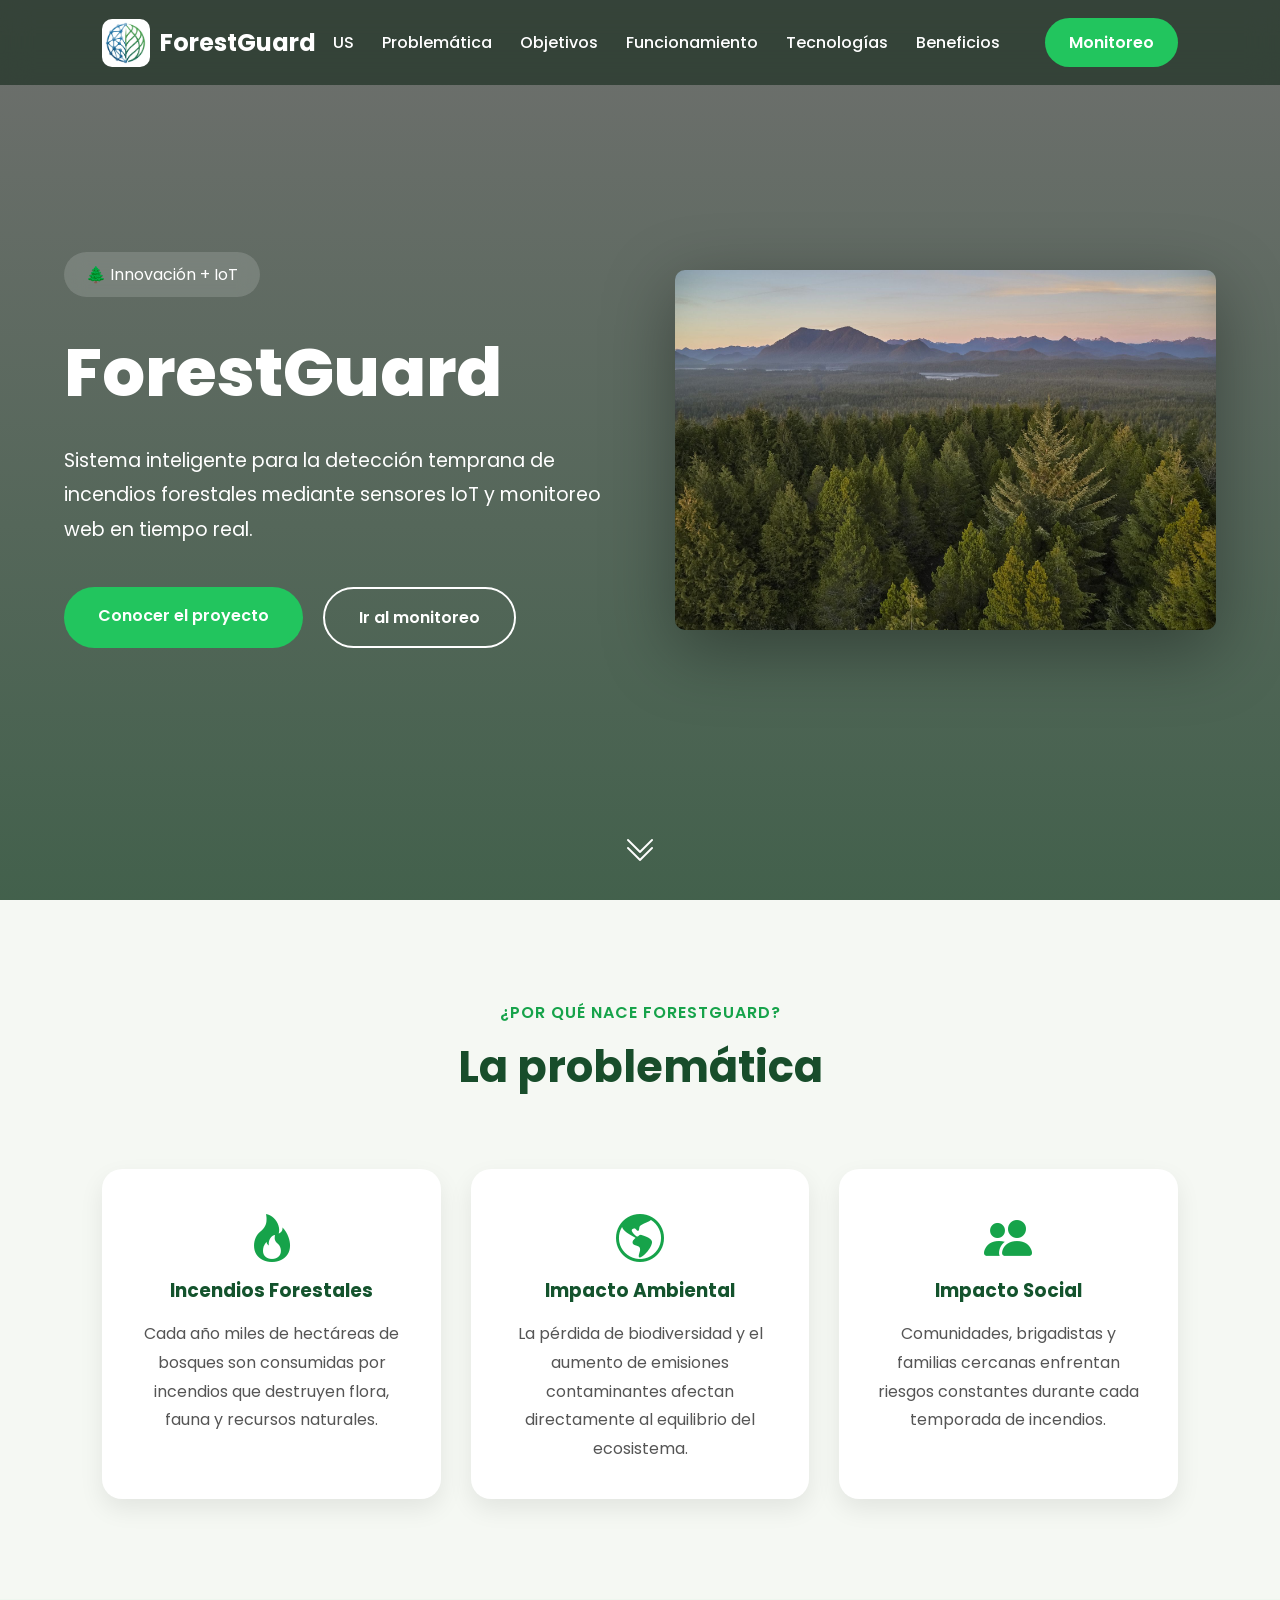
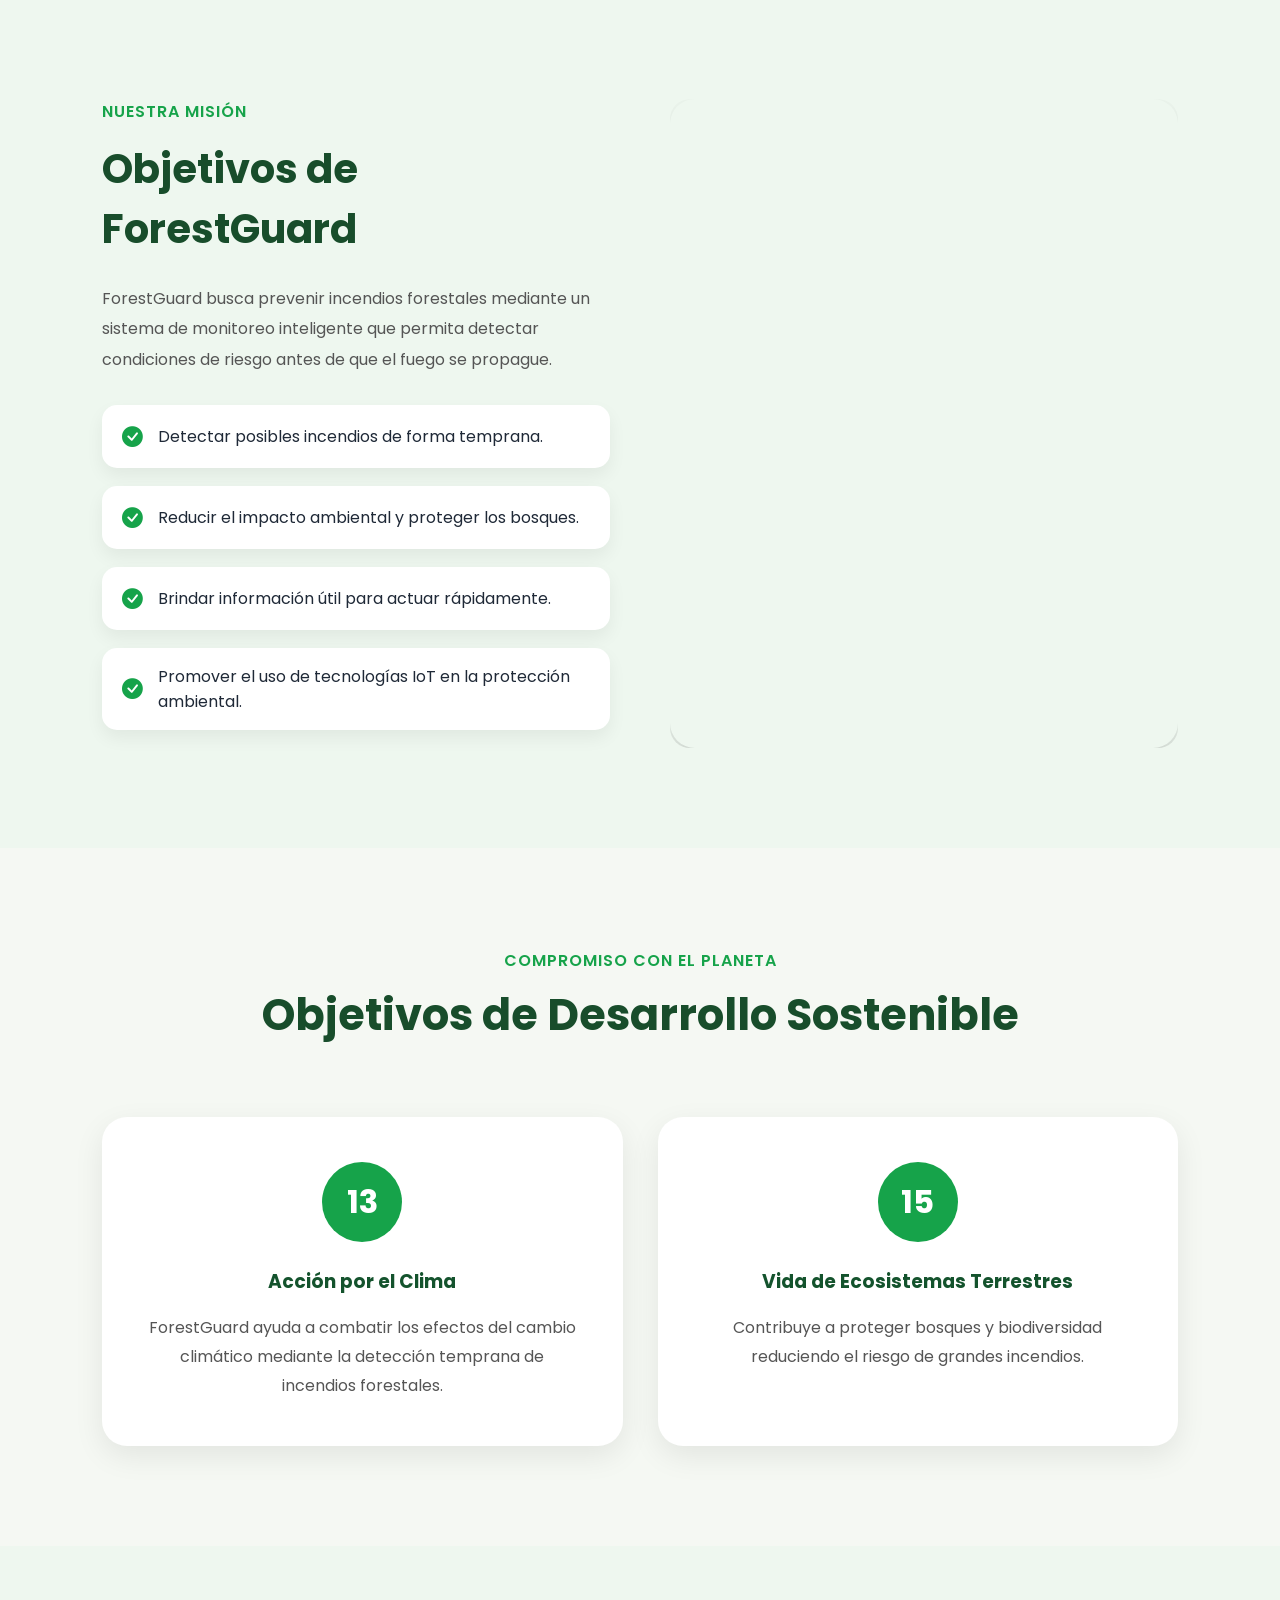
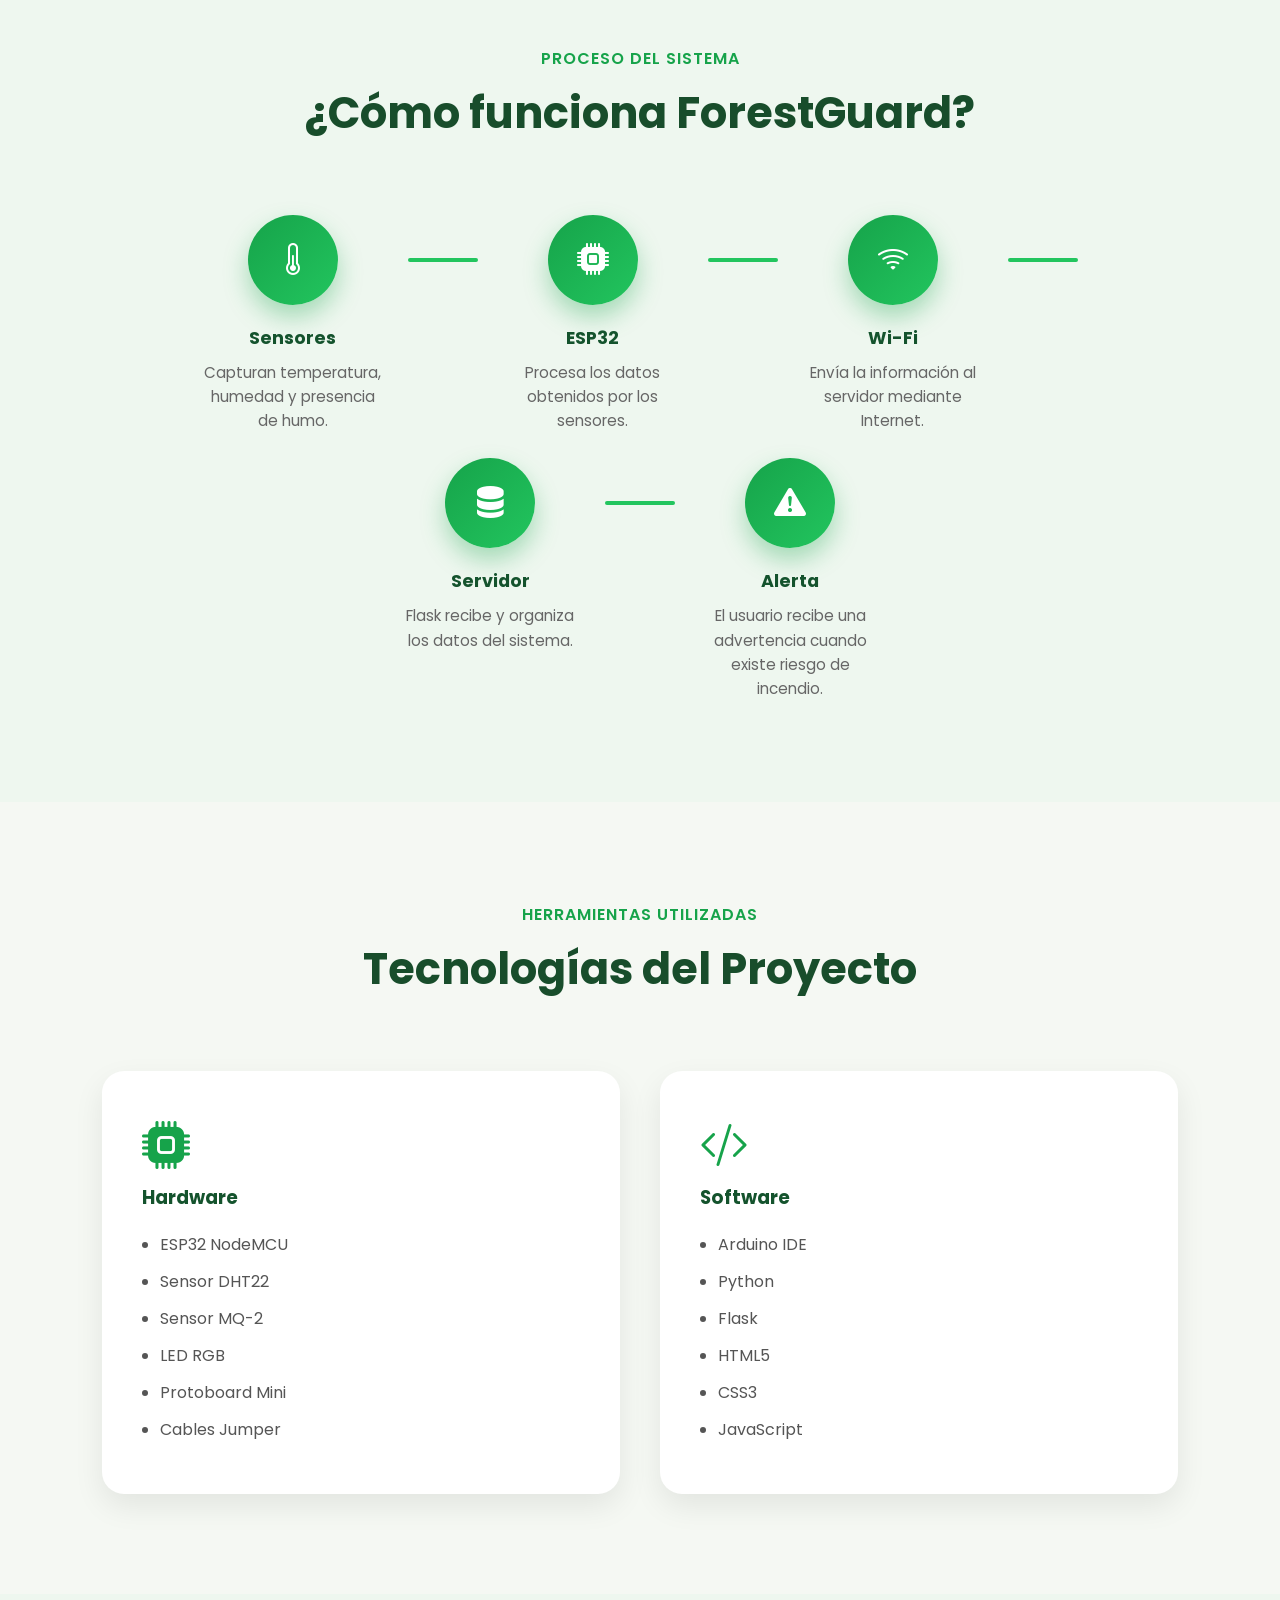
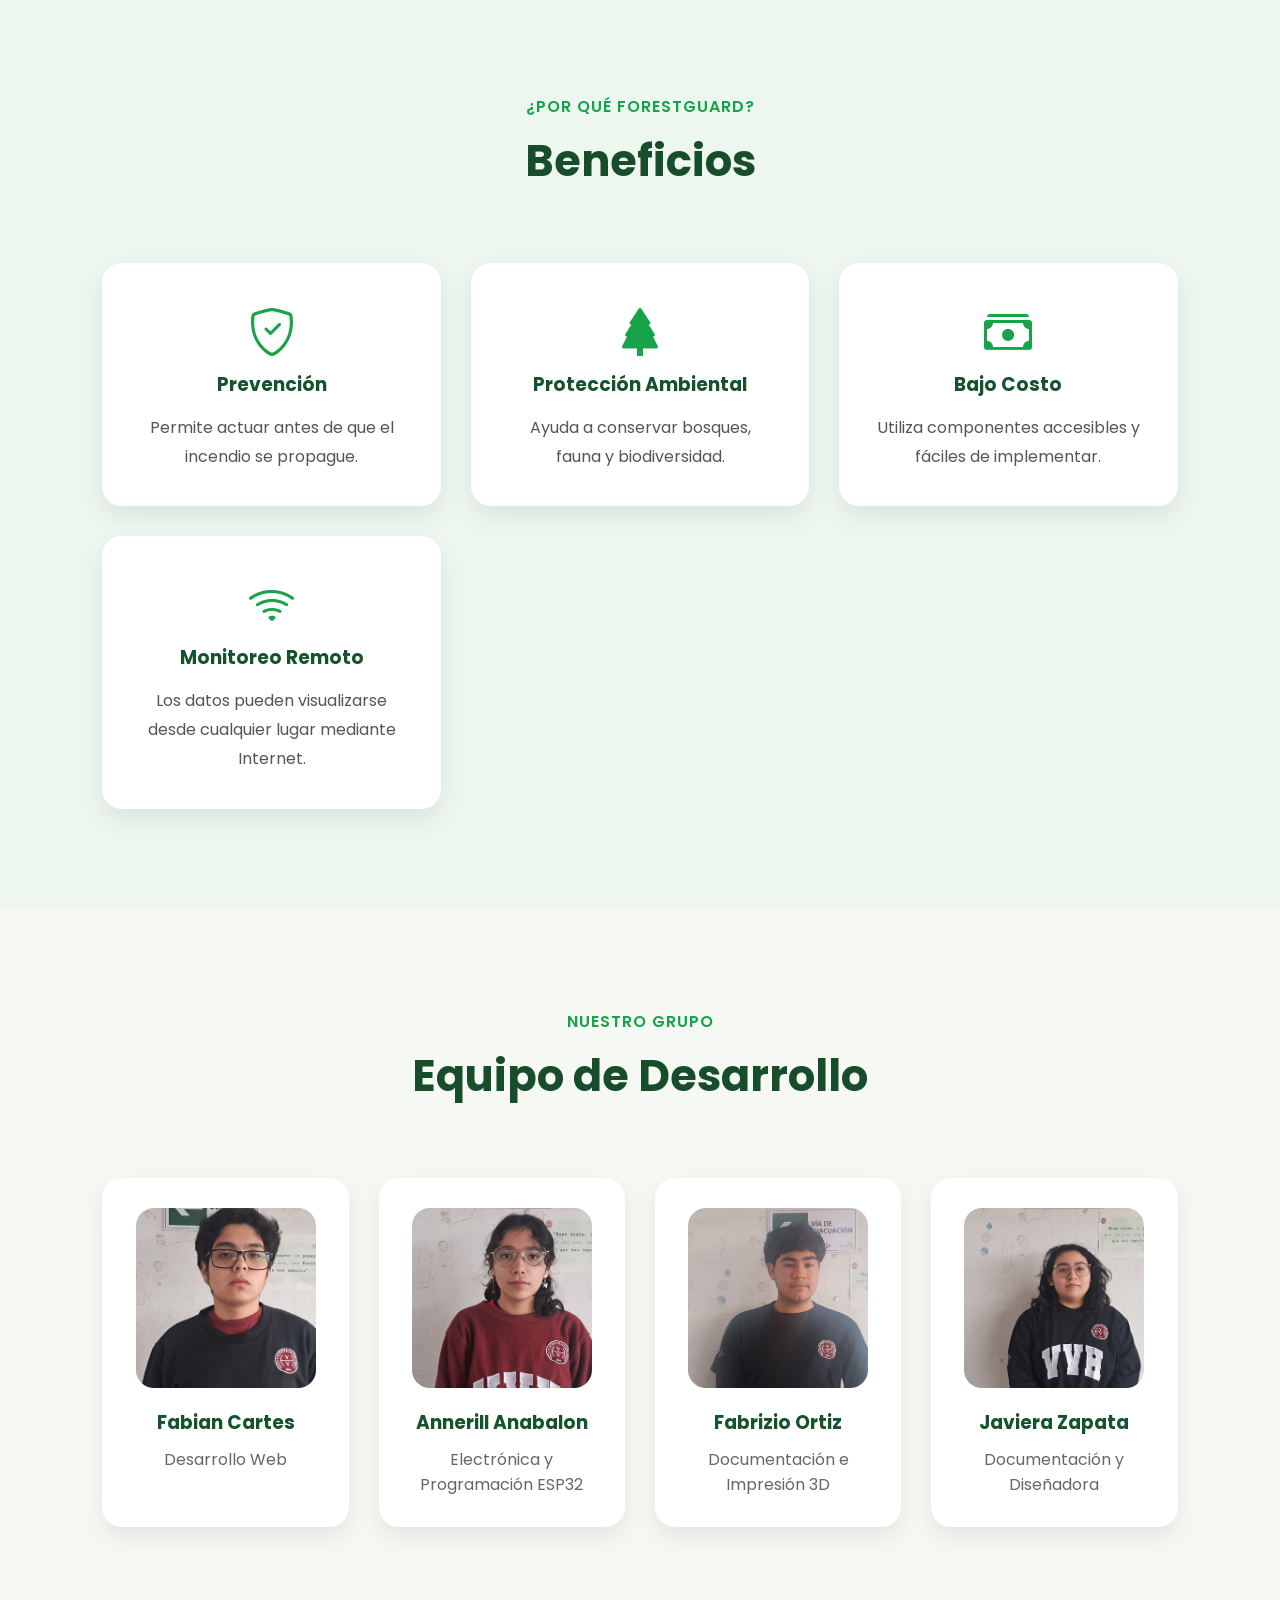
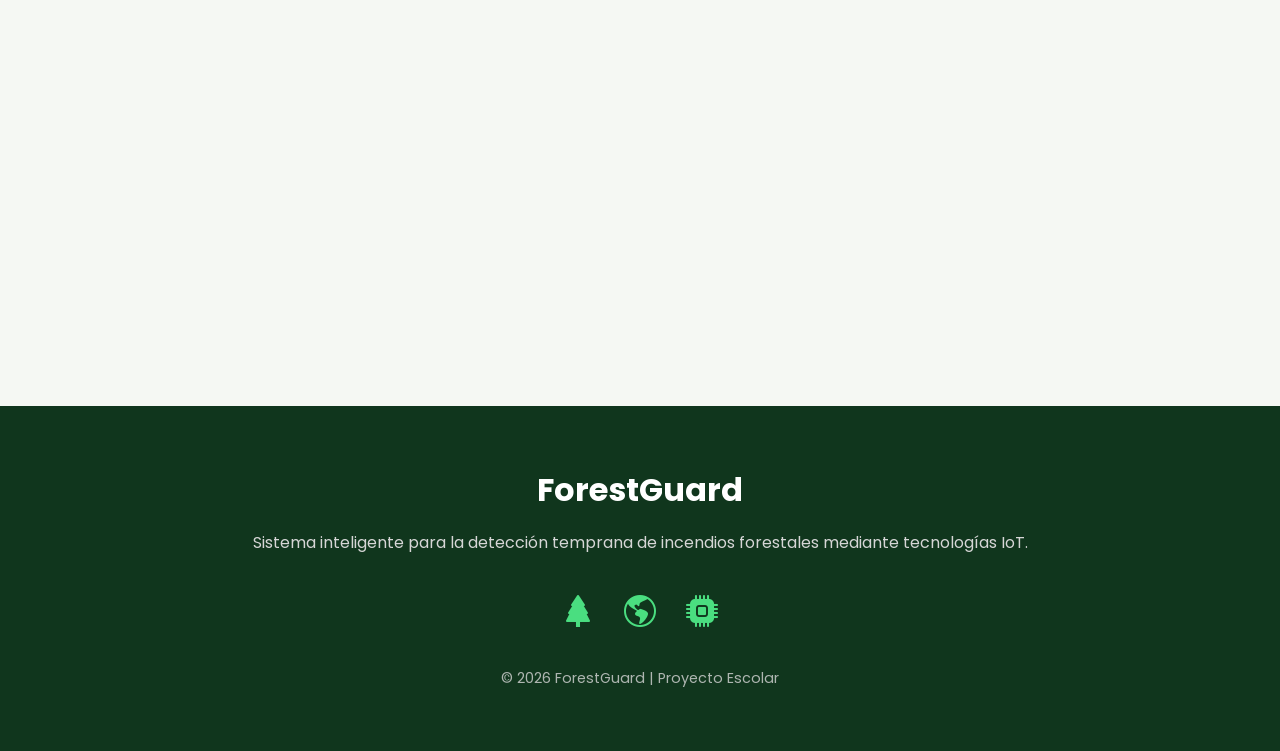
==== commit c9c46106: "commit" ====
--- a/index.html
+++ b/index.html
@@ -27,7 +27,7 @@
         <nav class="navbar">
 
             <div class="logo">
-                <i class="bi bi-tree-fill"></i>
+                <img src="/img/forestguard-logo.png" alt="">
                 <span>ForestGuard</span>
             </div>
 
--- a/css/style.css
+++ b/css/style.css
@@ -52,9 +52,10 @@
     font-weight: 700;
 }
 
-.logo i {
+.logo img {
     color: #5be37d;
-    font-size: 1.8rem;
+    width: 3rem;
+    border-radius:10px ;
 }
 
 .nav-links {
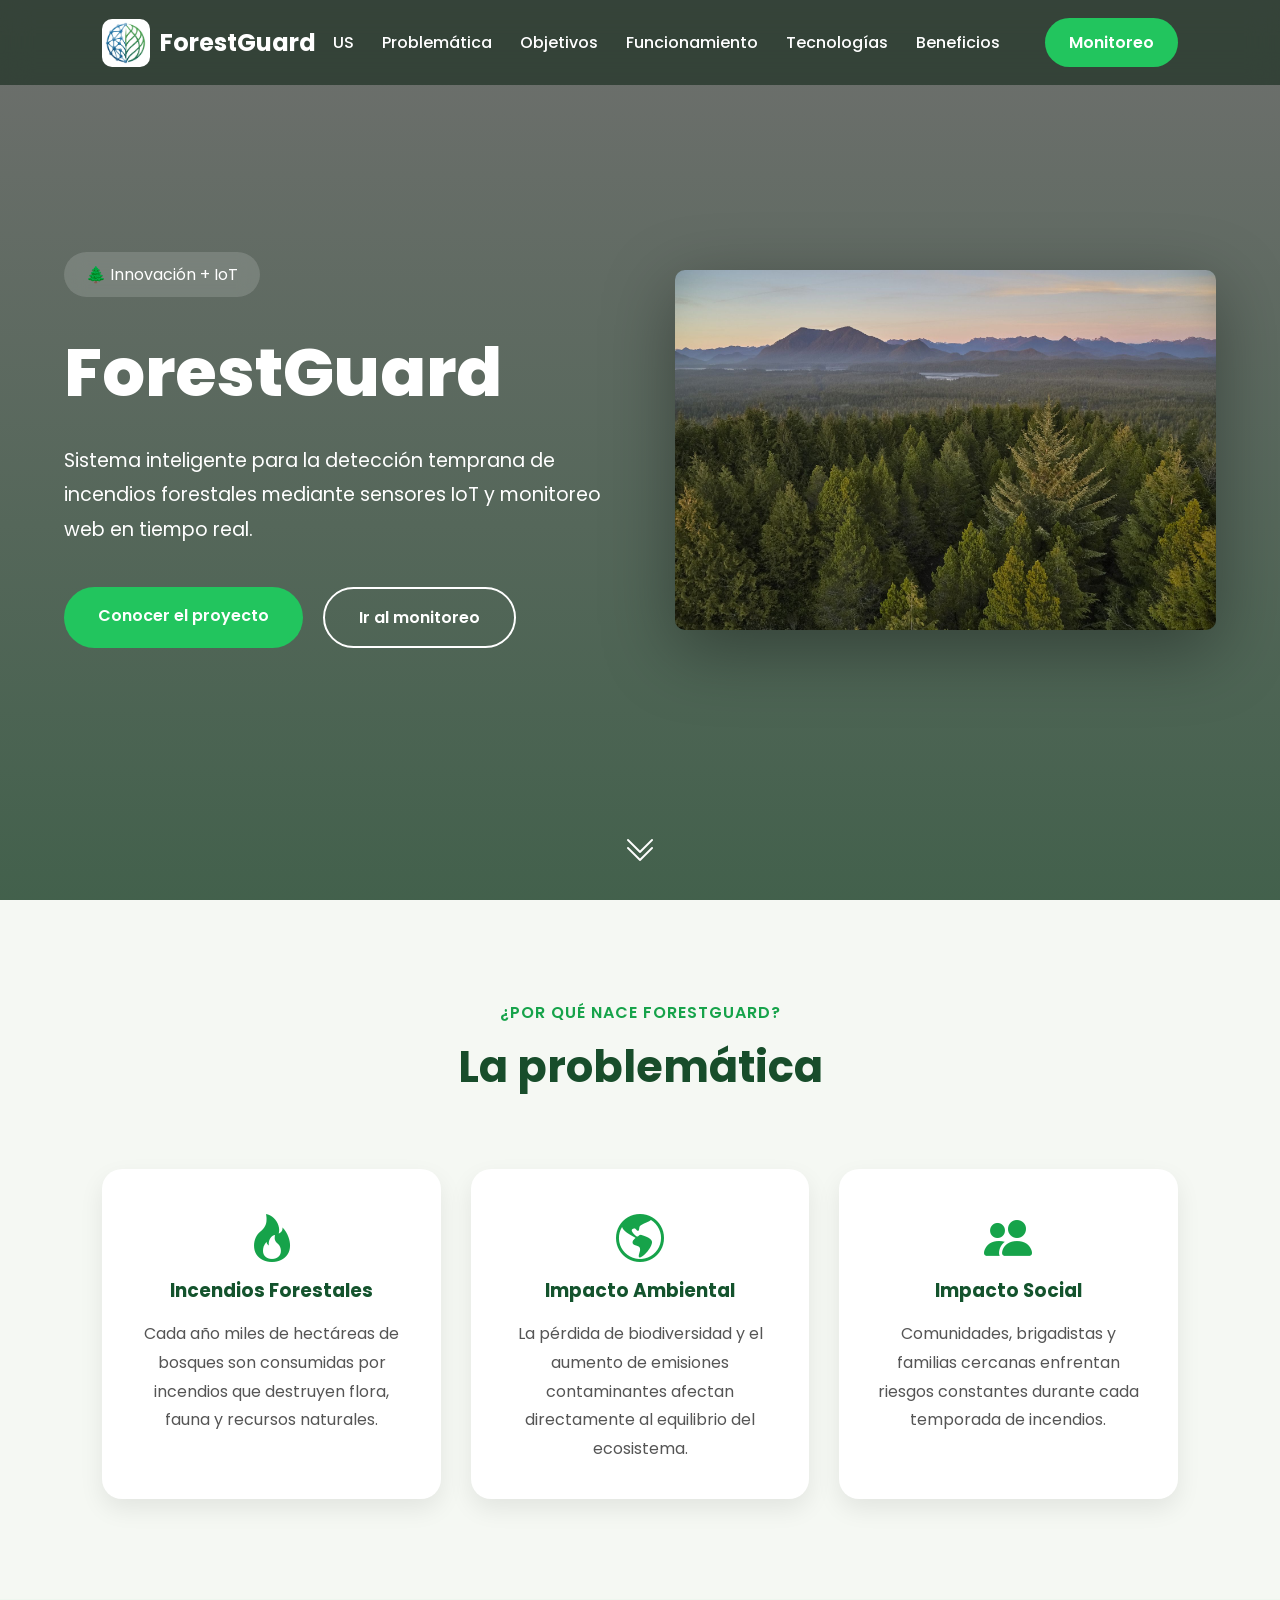
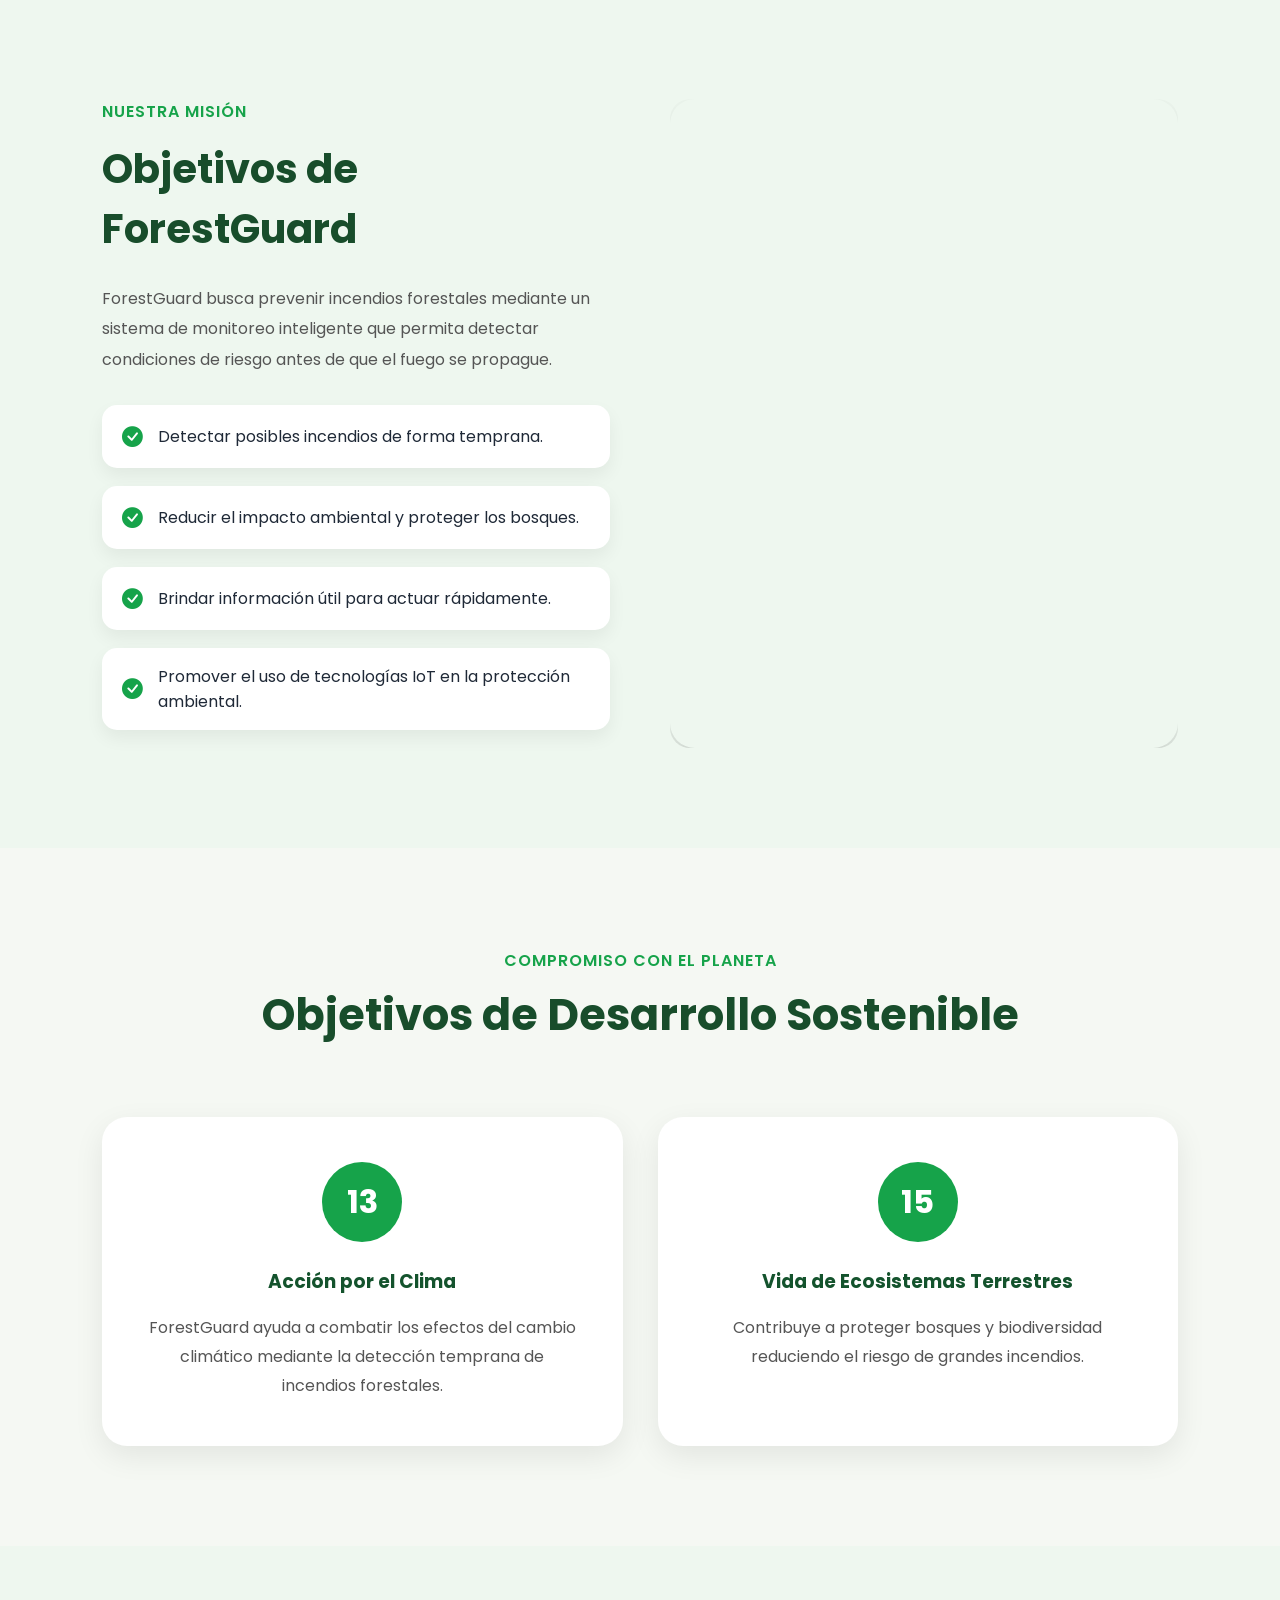
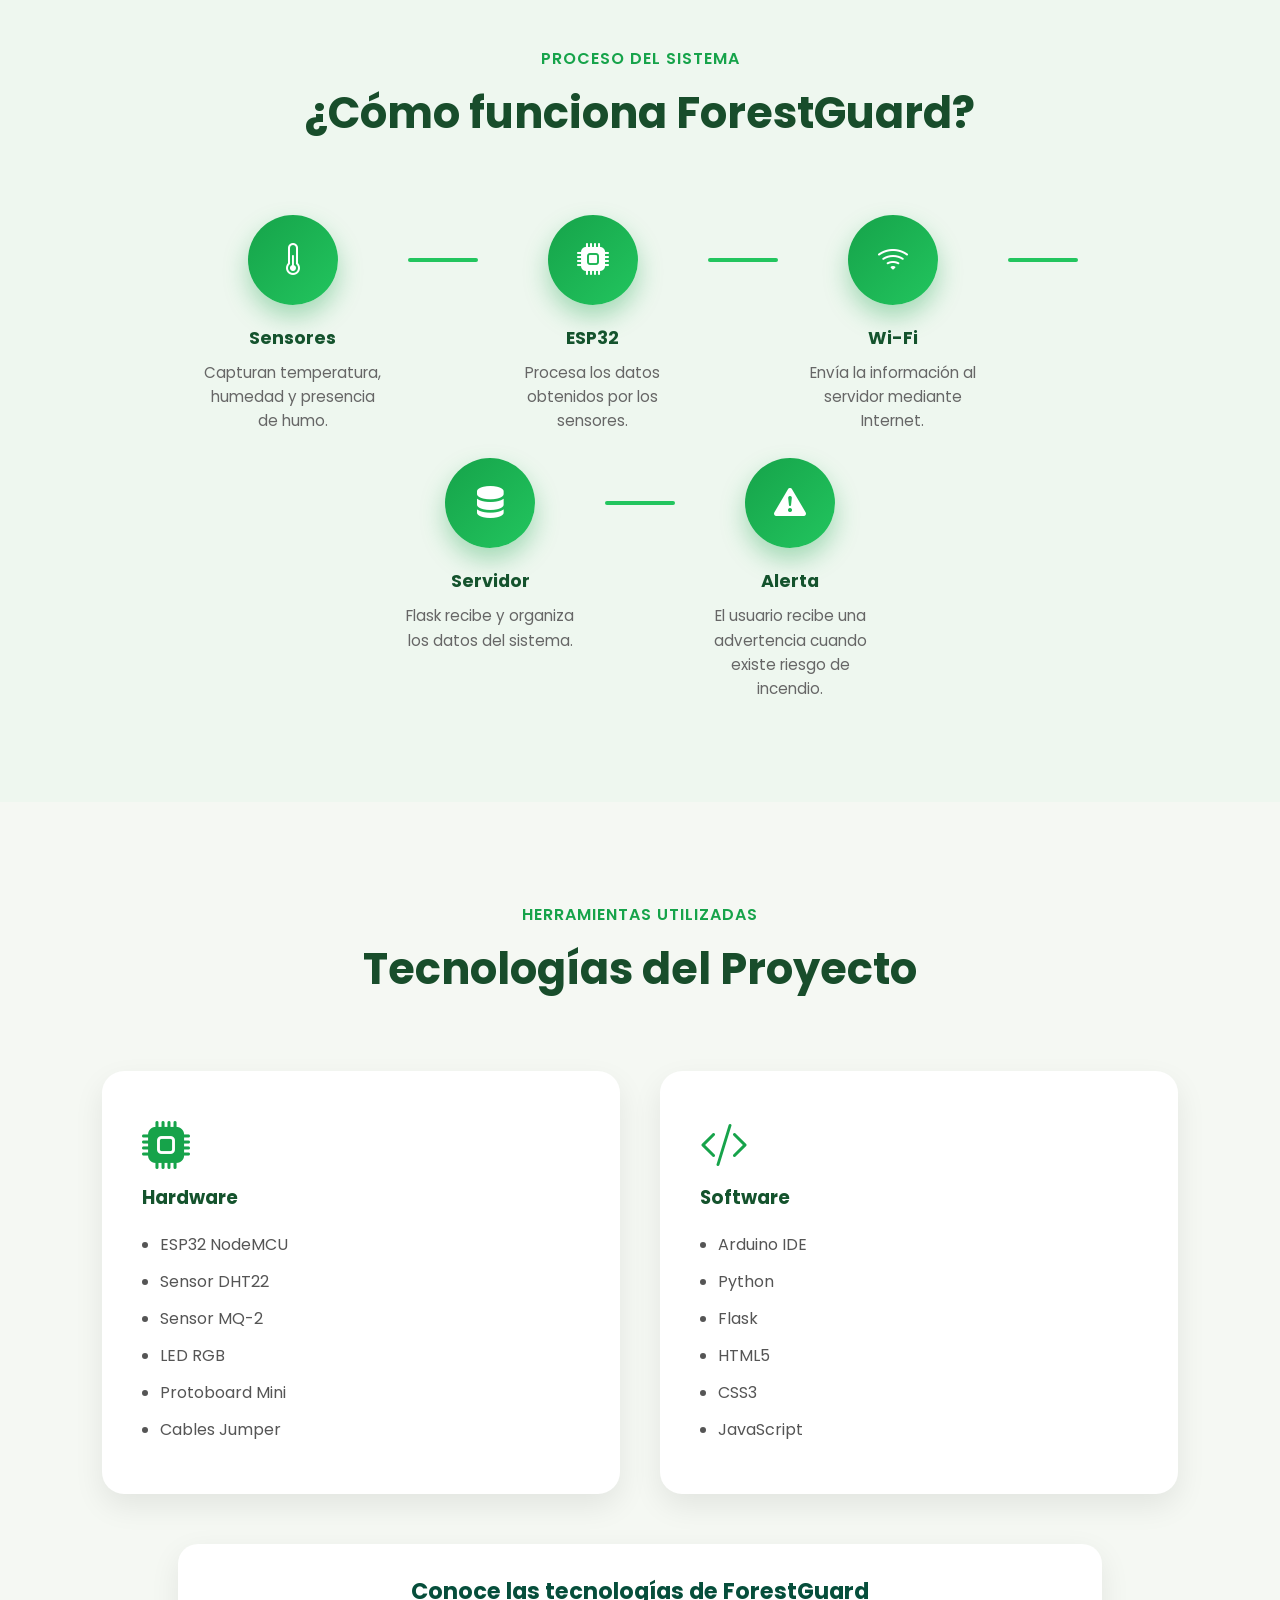
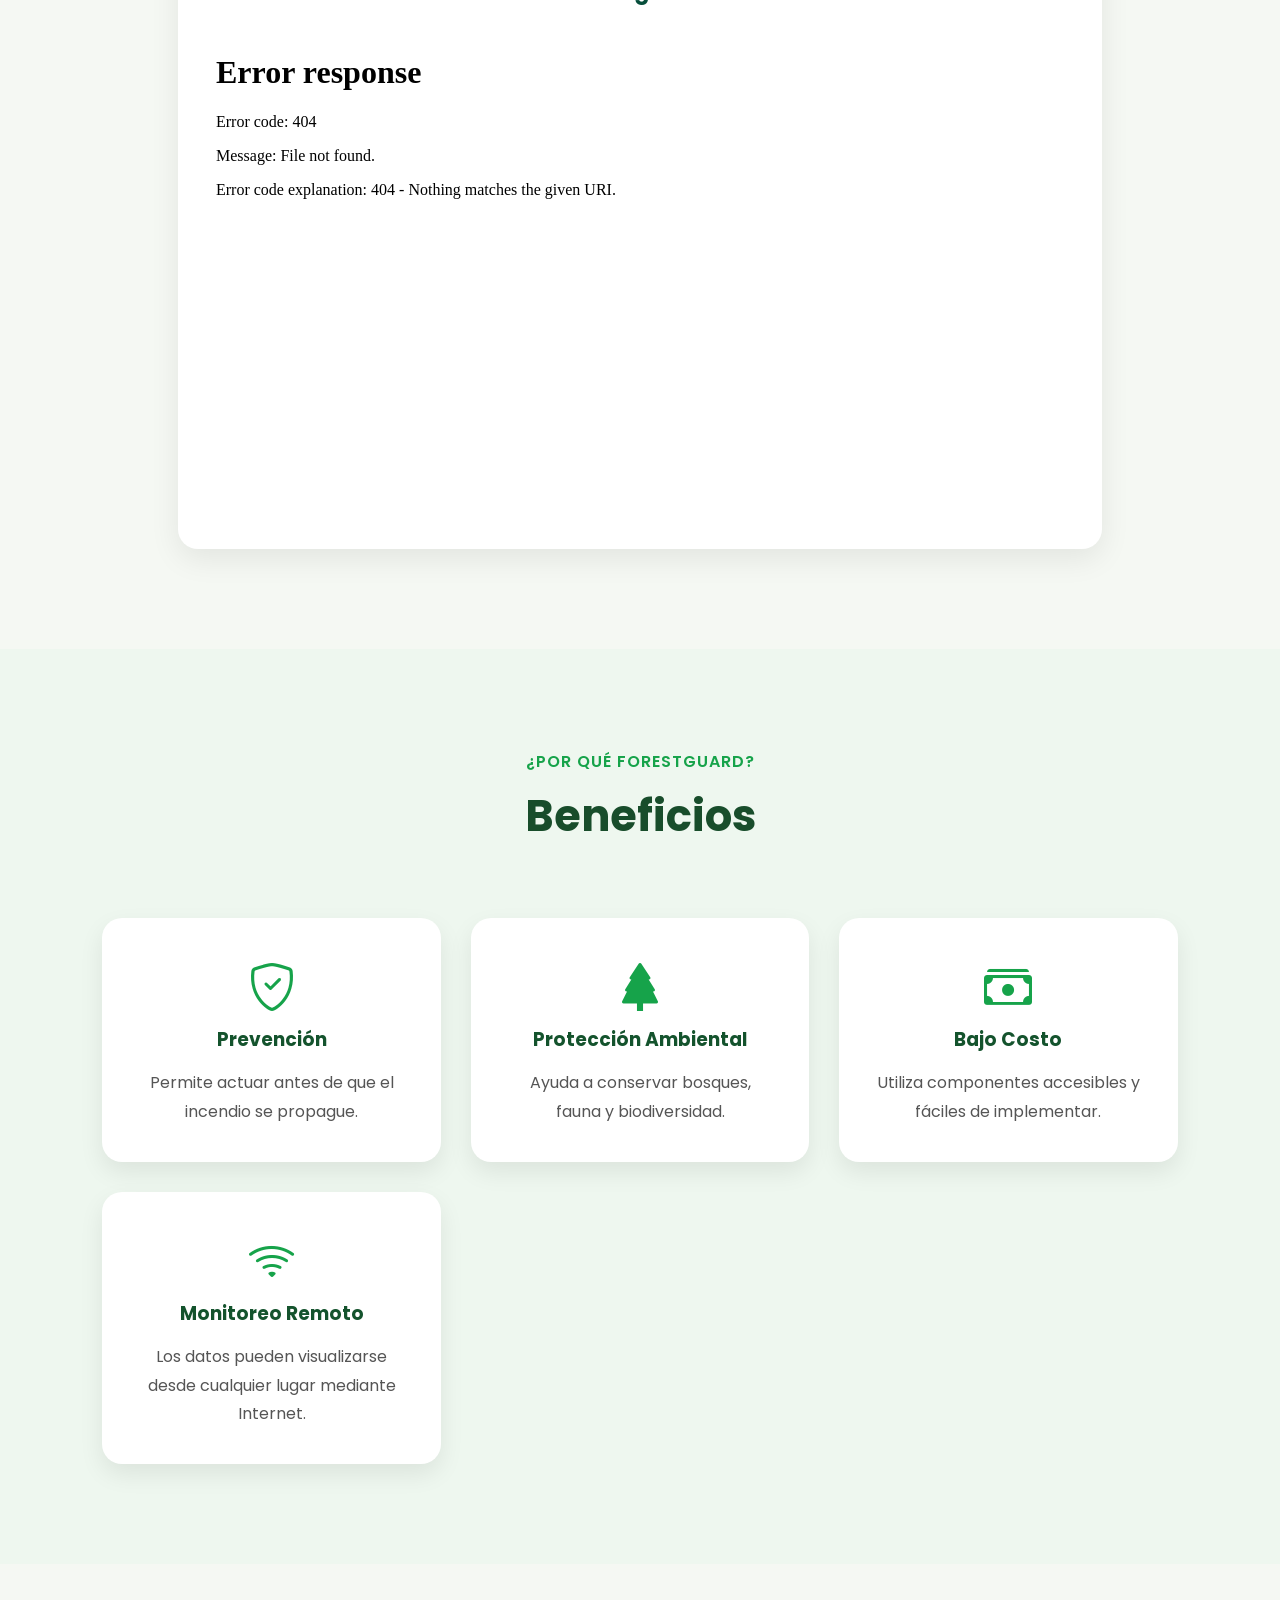
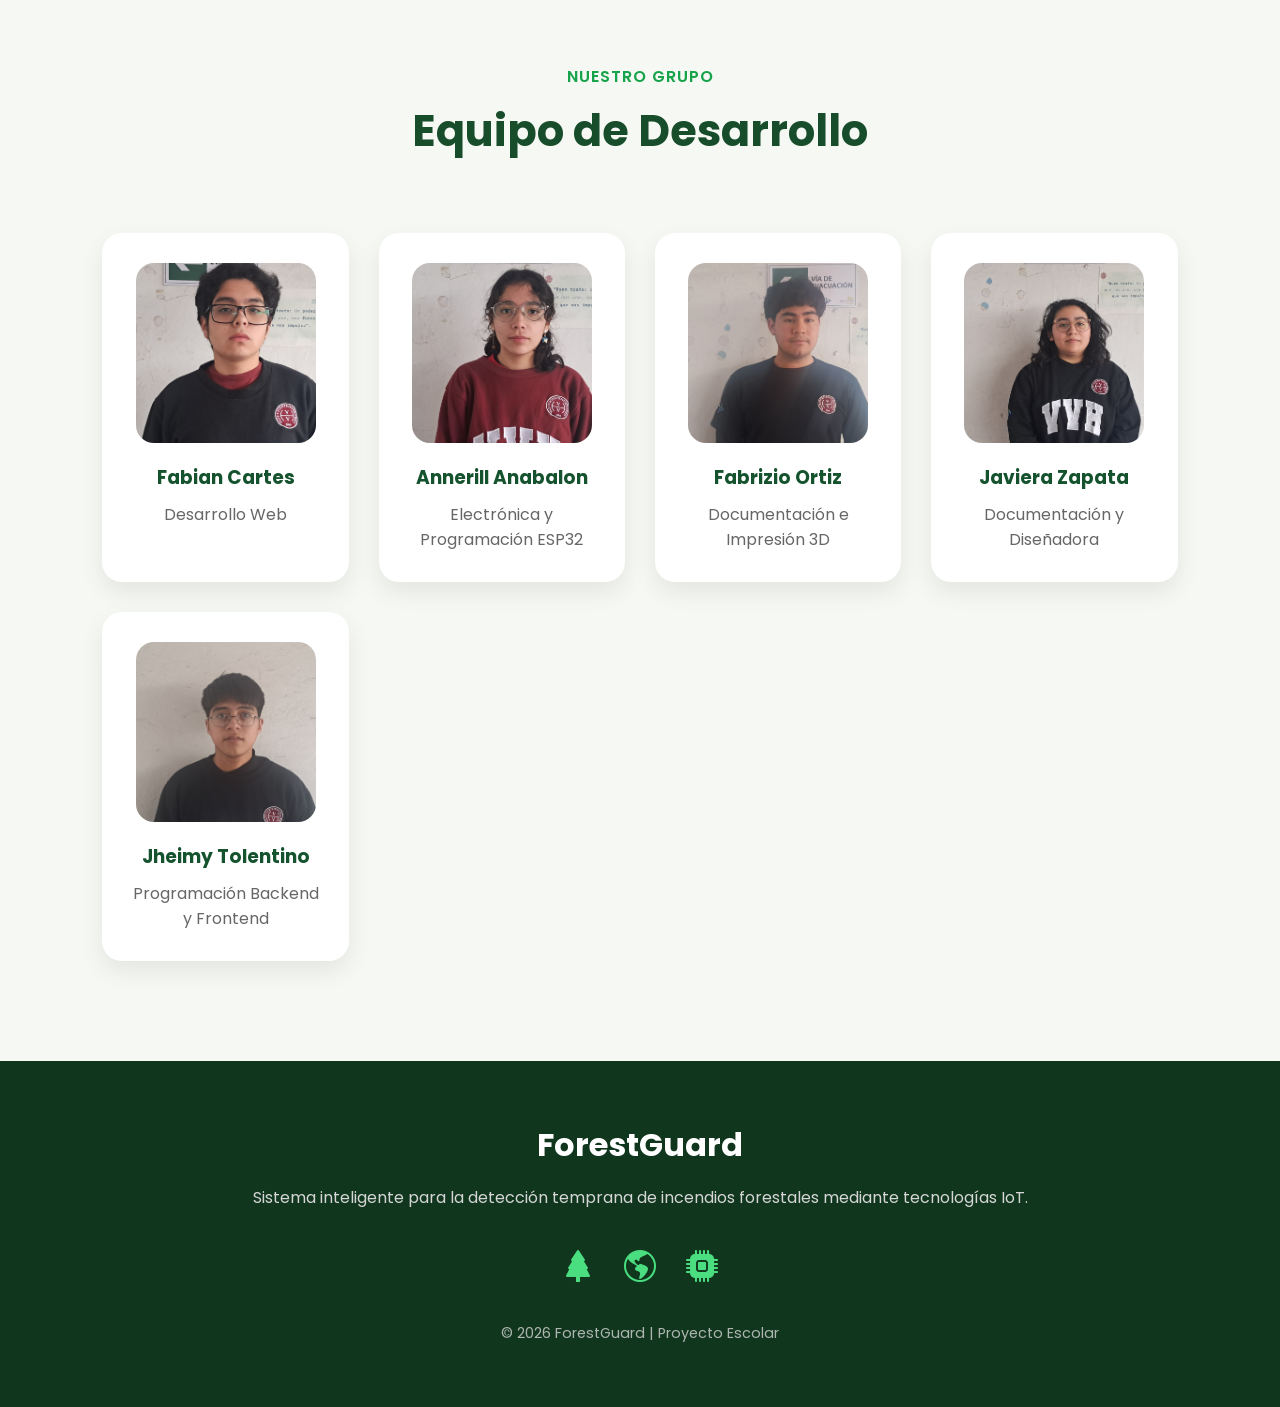
==== commit 3f8193b7: "commit" ====
--- a/index.html
+++ b/index.html
@@ -10,13 +10,10 @@
     <link rel="preconnect" href="https://fonts.googleapis.com">
     <link rel="preconnect" href="https://fonts.gstatic.com" crossorigin>
 
-    <link
-        href="https://fonts.googleapis.com/css2?family=Poppins:wght@300;400;500;600;700;800&display=swap"
+    <link href="https://fonts.googleapis.com/css2?family=Poppins:wght@300;400;500;600;700;800&display=swap"
         rel="stylesheet">
 
-    <link
-        rel="stylesheet"
-        href="https://cdn.jsdelivr.net/npm/bootstrap-icons@1.11.3/font/bootstrap-icons.min.css">
+    <link rel="stylesheet" href="https://cdn.jsdelivr.net/npm/bootstrap-icons@1.11.3/font/bootstrap-icons.min.css">
 
     <link rel="stylesheet" href="css/style.css">
 </head>
@@ -413,6 +410,18 @@
 
         </div>
 
+        <div class="tech-video">
+            <h3>Conoce las tecnologías de ForestGuard</h3>
+
+            <div class="video-container">
+                <iframe src="/img/ForestGuard_ESP32v - Wokwi ESP32, STM32, Arduino Simulator.mp4"
+                    title="Tecnologías utilizadas en ForestGuard" frameborder="0"
+                    allow="accelerometer; autoplay; clipboard-write; encrypted-media; gyroscope; picture-in-picture"
+                    allowfullscreen>
+                </iframe>
+            </div>
+        </div>
+
     </section>
 
     <section class="section light" id="beneficios">
@@ -572,4 +581,4 @@
 
 </body>
 
-</html>
+</html>
--- a/css/style.css
+++ b/css/style.css
@@ -55,7 +55,7 @@
 .logo img {
     color: #5be37d;
     width: 3rem;
-    border-radius:10px ;
+    border-radius: 10px;
 }
 
 .nav-links {
@@ -335,6 +335,42 @@
     line-height: 1.9;
     color: #555;
     margin-bottom: 30px;
+}
+
+
+.tech-video {
+    width: 86%;
+    max-width: 1100px;
+    margin: 50px auto 0;
+    padding: 30px;
+    background: #ffffff;
+    border-radius: 20px;
+    box-shadow: 0 10px 30px rgba(0, 0, 0, 0.08);
+    text-align: center;
+}
+
+.tech-video h3 {
+    margin-bottom: 25px;
+    color: #064e3b;
+    font-size: 1.4rem;
+}
+
+.video-container {
+    position: relative;
+    width: 100%;
+    padding-bottom: 56.25%;
+    height: 0;
+    overflow: hidden;
+    border-radius: 15px;
+}
+
+.video-container iframe {
+    position: absolute;
+    top: 0;
+    left: 0;
+    width: 100%;
+    height: 100%;
+    border: none;
 }
 
 .objective {
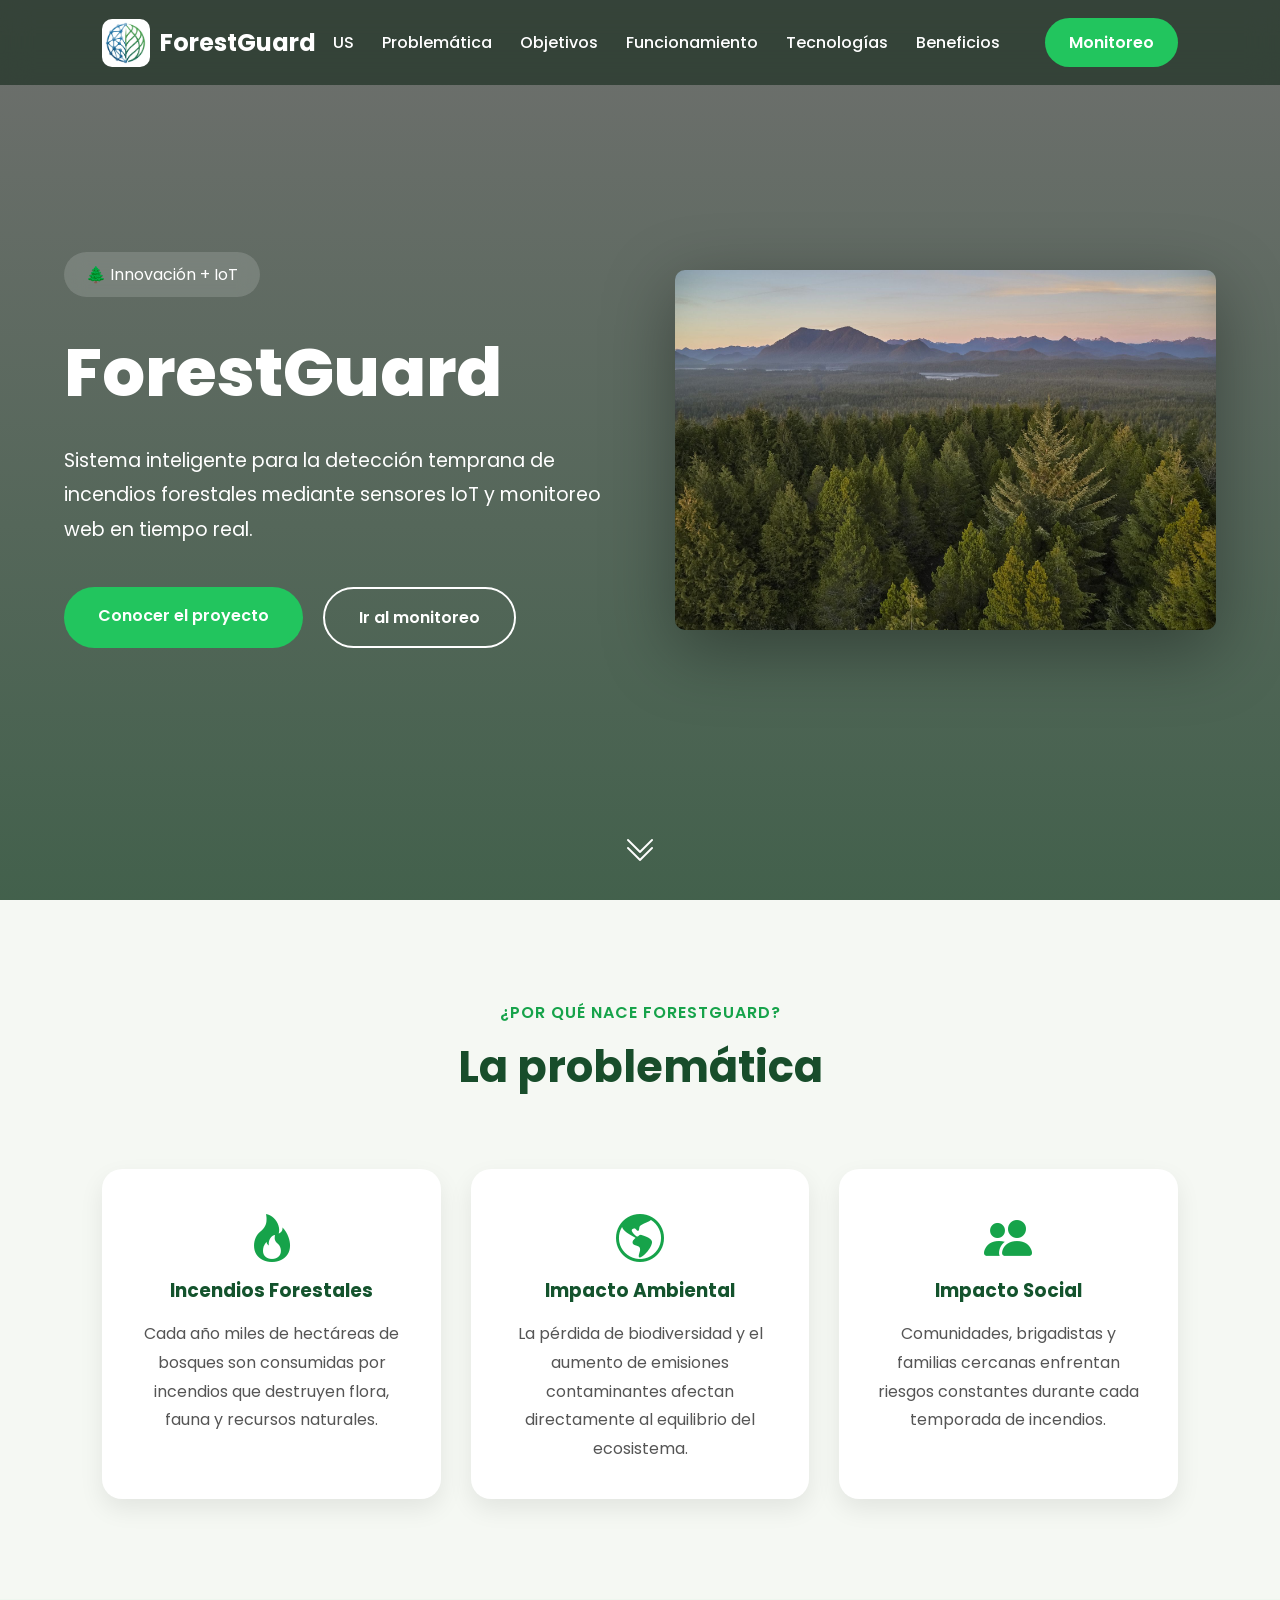
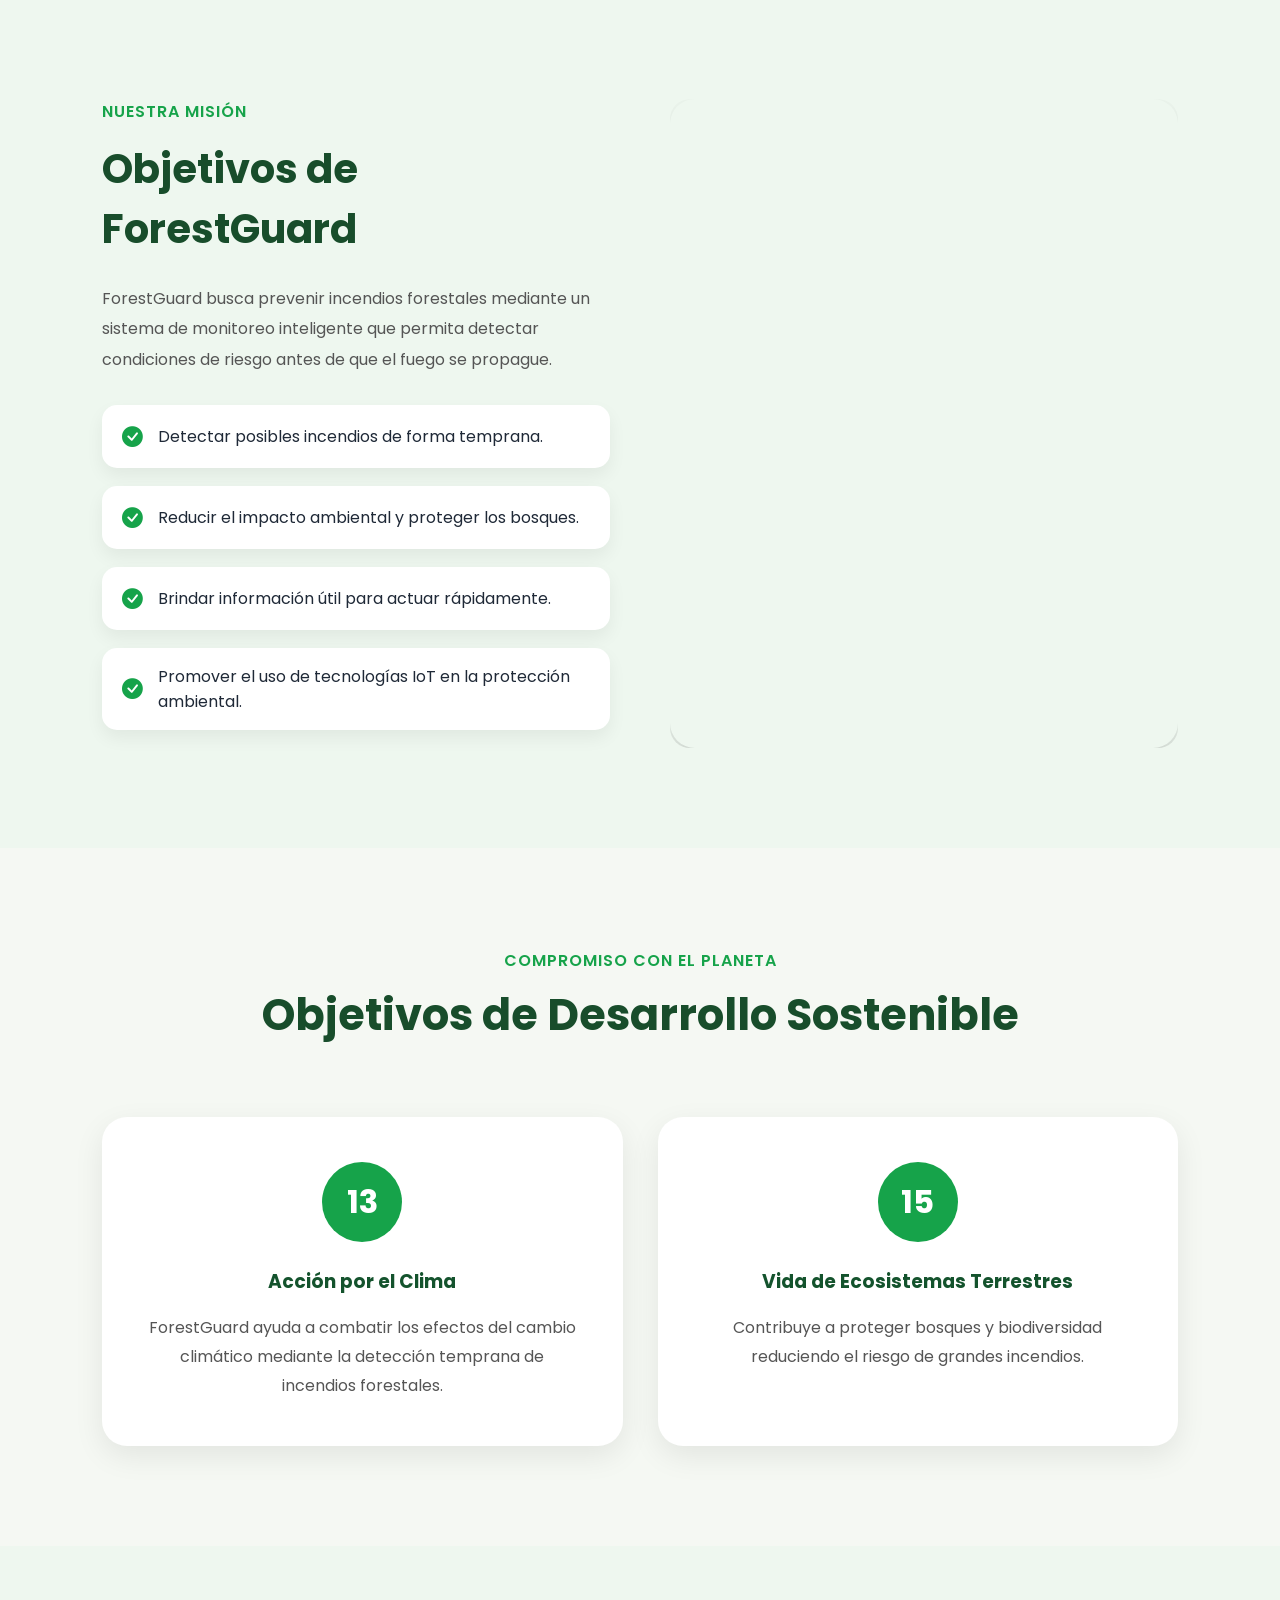
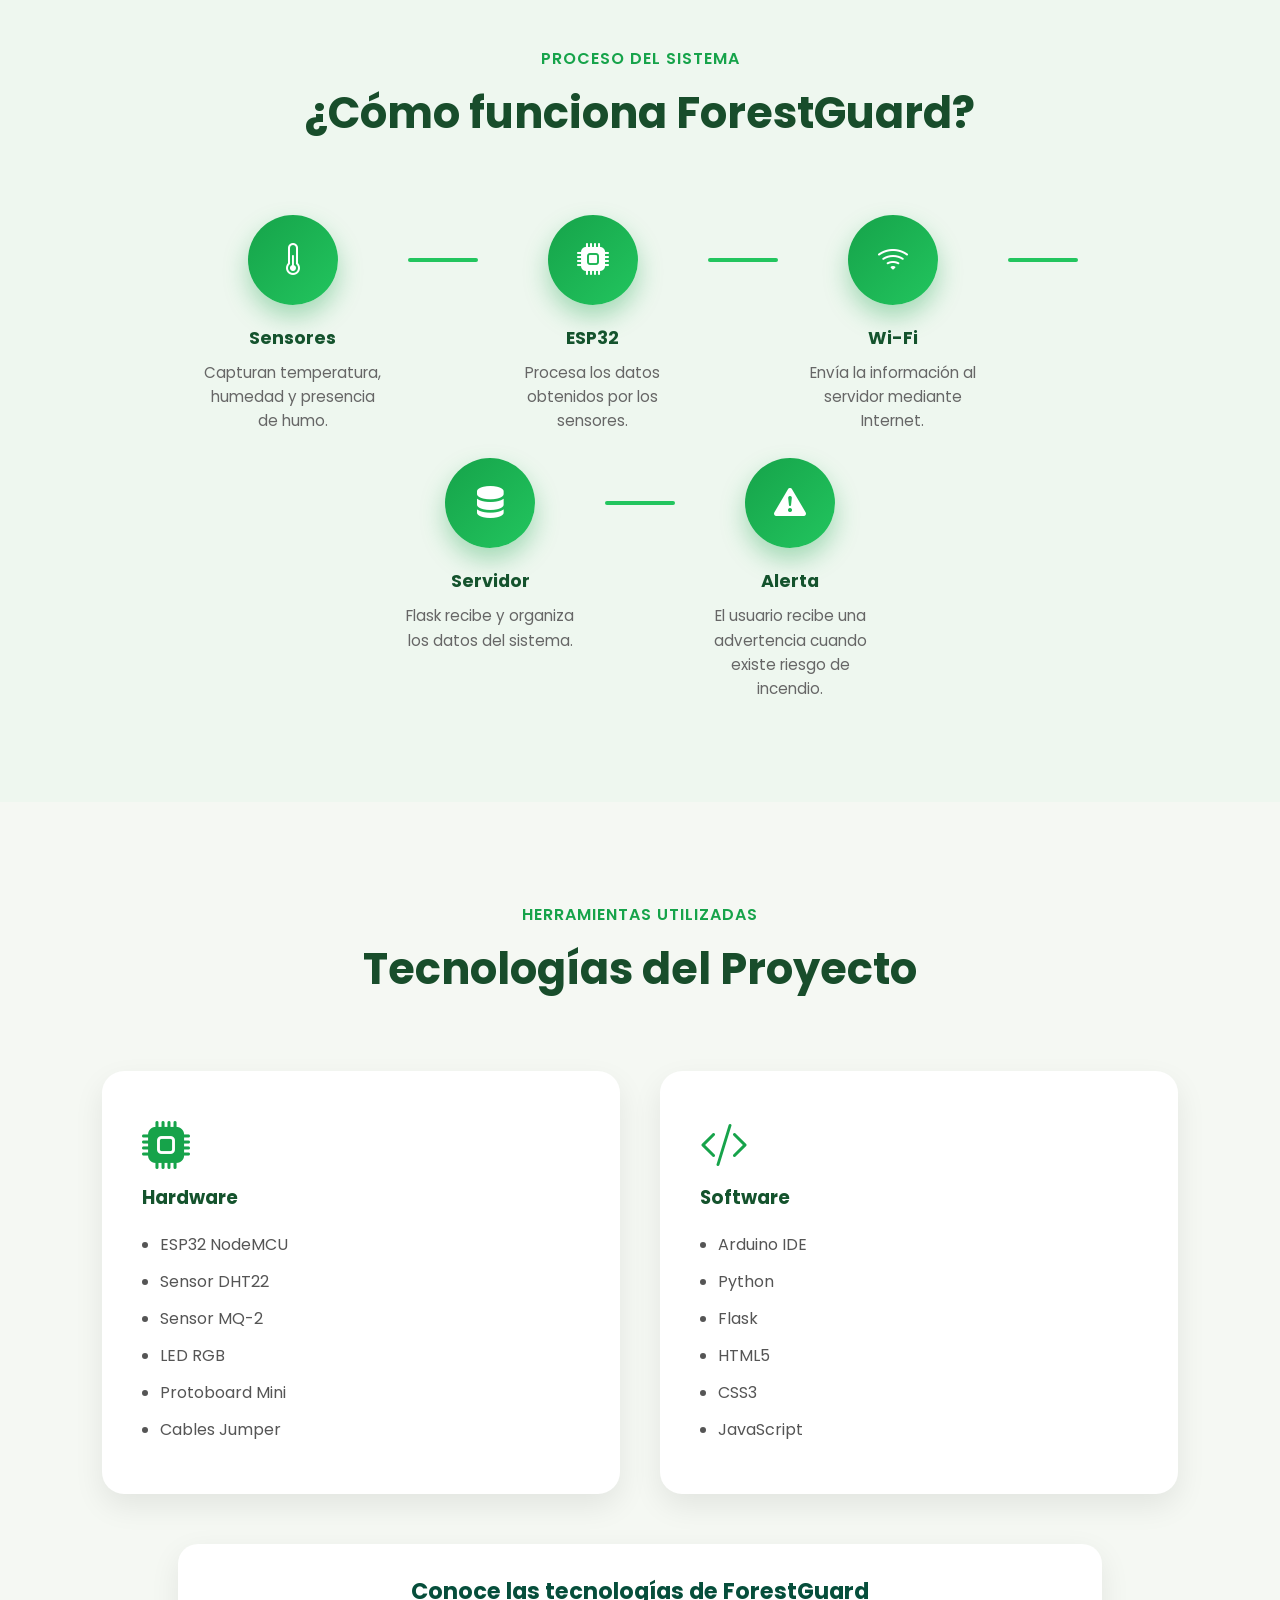
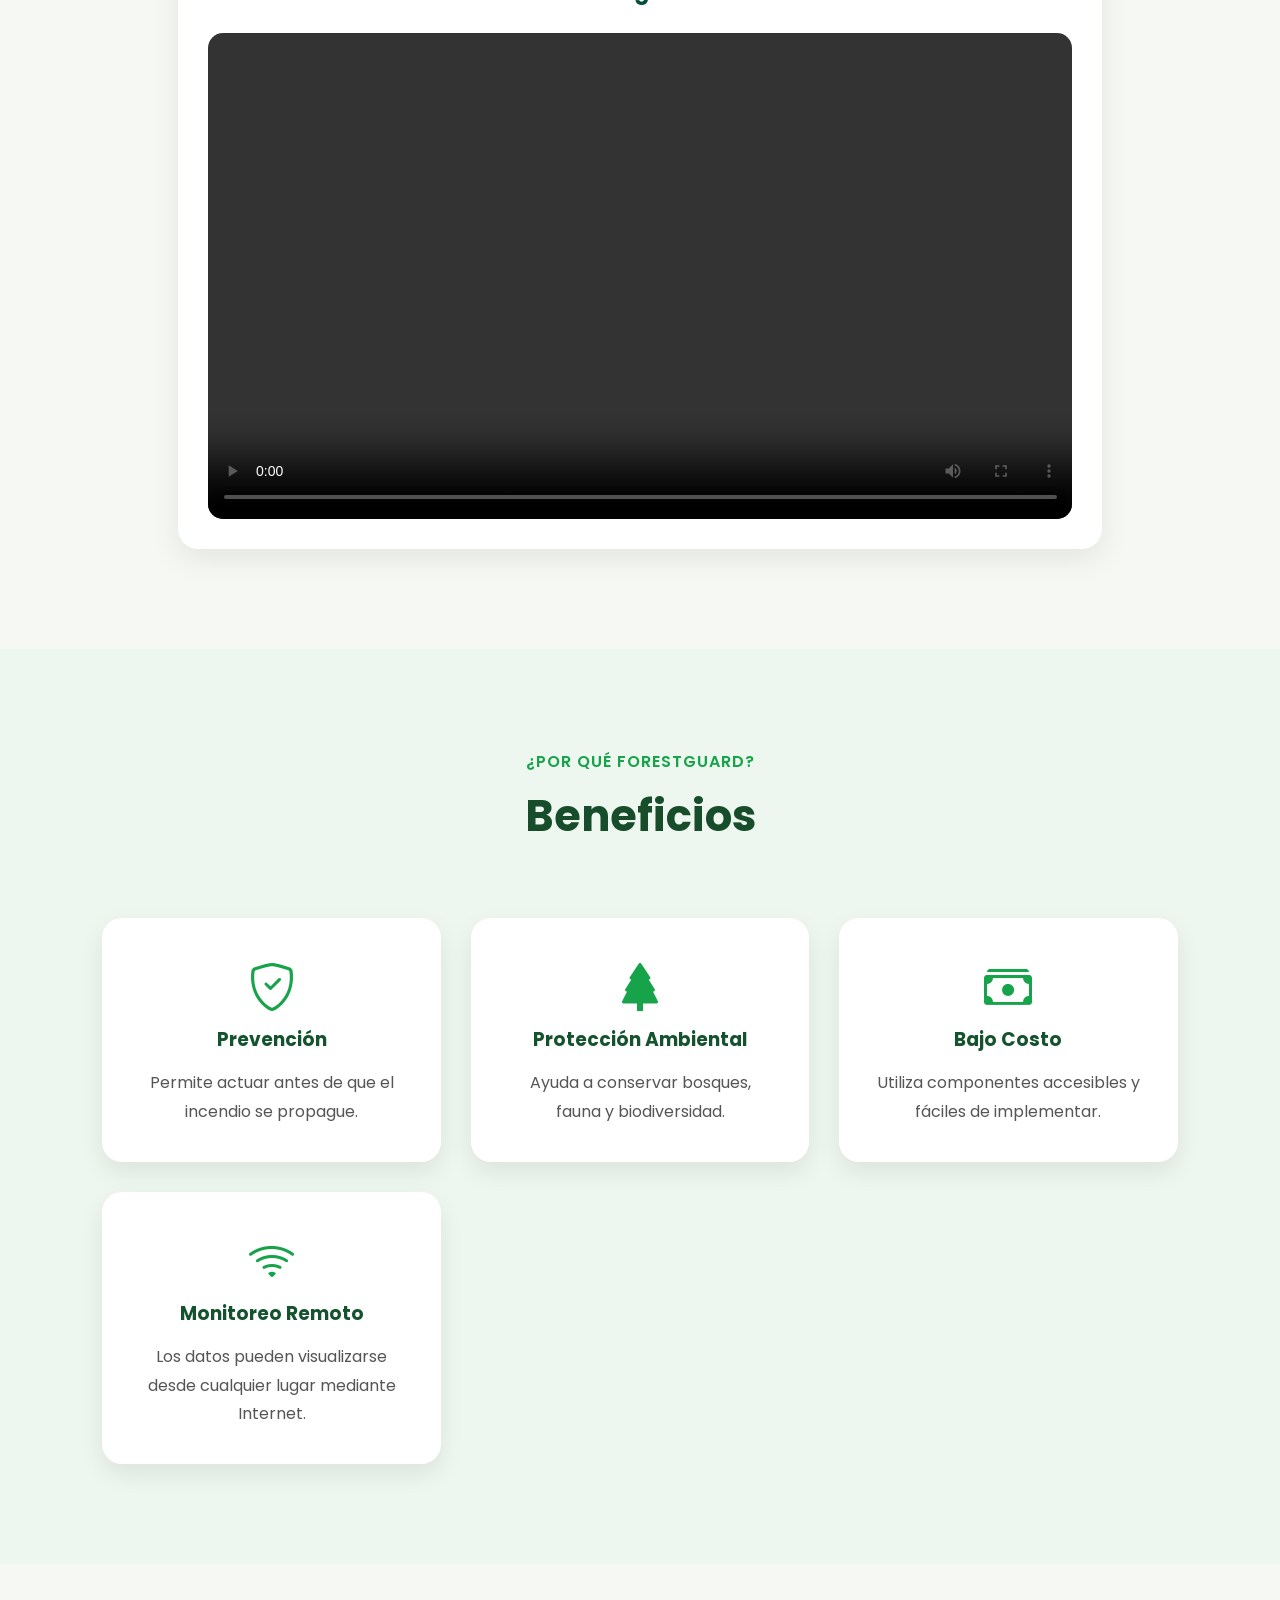
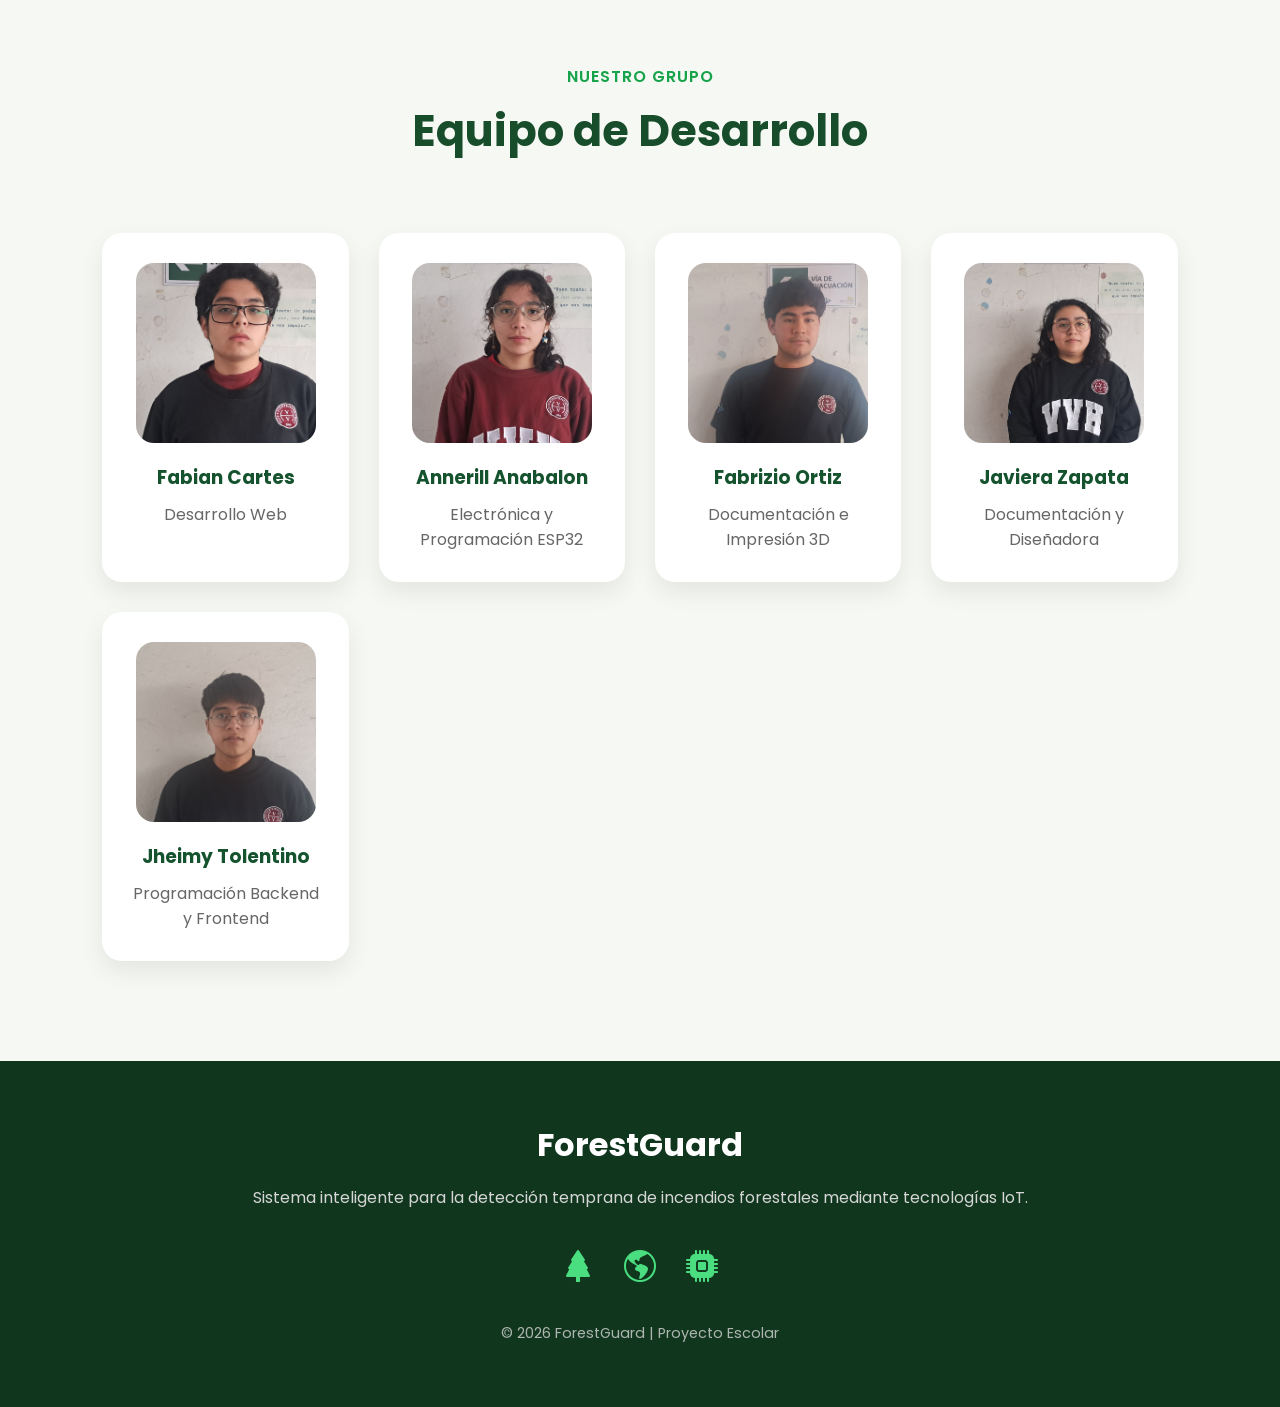
==== commit 4832dd62: "Terminado" ====
--- a/index.html
+++ b/index.html
@@ -24,7 +24,7 @@
         <nav class="navbar">
 
             <div class="logo">
-                <img src="/img/forestguard-logo.png" alt="">
+                <img src="img/forestguard-logo.png" alt="">
                 <span>ForestGuard</span>
             </div>
 
@@ -58,13 +58,13 @@
                 </li>
 
                 <li>
-                    <a href="monitor.html" class="mobile-monitor">
+                    <a href="https://tolentinojheimy.github.io/ForestGuard/" target="_blank" class="mobile-monitor">
                         Monitoreo
                     </a>
                 </li>
             </ul>
 
-            <a href="monitor.html" class="btn-monitor">
+            <a href="https://tolentinojheimy.github.io/ForestGuard/" target="_blank" class="btn-monitor">
                 Monitoreo
             </a>
 
@@ -96,7 +96,7 @@
                         Conocer el proyecto
                     </a>
 
-                    <a href="monitor.html" class="btn-secondary">
+                    <a href="https://tolentinojheimy.github.io/ForestGuard/" target="_blank" class="btn-secondary">
                         Ir al monitoreo
                     </a>
 
@@ -414,11 +414,11 @@
             <h3>Conoce las tecnologías de ForestGuard</h3>
 
             <div class="video-container">
-                <iframe src="/img/ForestGuard_ESP32v - Wokwi ESP32, STM32, Arduino Simulator.mp4"
-                    title="Tecnologías utilizadas en ForestGuard" frameborder="0"
-                    allow="accelerometer; autoplay; clipboard-write; encrypted-media; gyroscope; picture-in-picture"
-                    allowfullscreen>
-                </iframe>
+                <video controls>
+                    <source src="img/ForestGuard_ESP32v%20-%20Wokwi%20ESP32,%20STM32,%20Arduino%20Simulator.mp4"
+                        type="video/mp4">
+                    Tu navegador no soporta videos HTML5.
+                </video>
             </div>
         </div>
 
--- a/css/style.css
+++ b/css/style.css
@@ -364,12 +364,13 @@
     border-radius: 15px;
 }
 
-.video-container iframe {
+.video-container video {
     position: absolute;
     top: 0;
     left: 0;
     width: 100%;
     height: 100%;
+    object-fit: cover;
     border: none;
 }
 
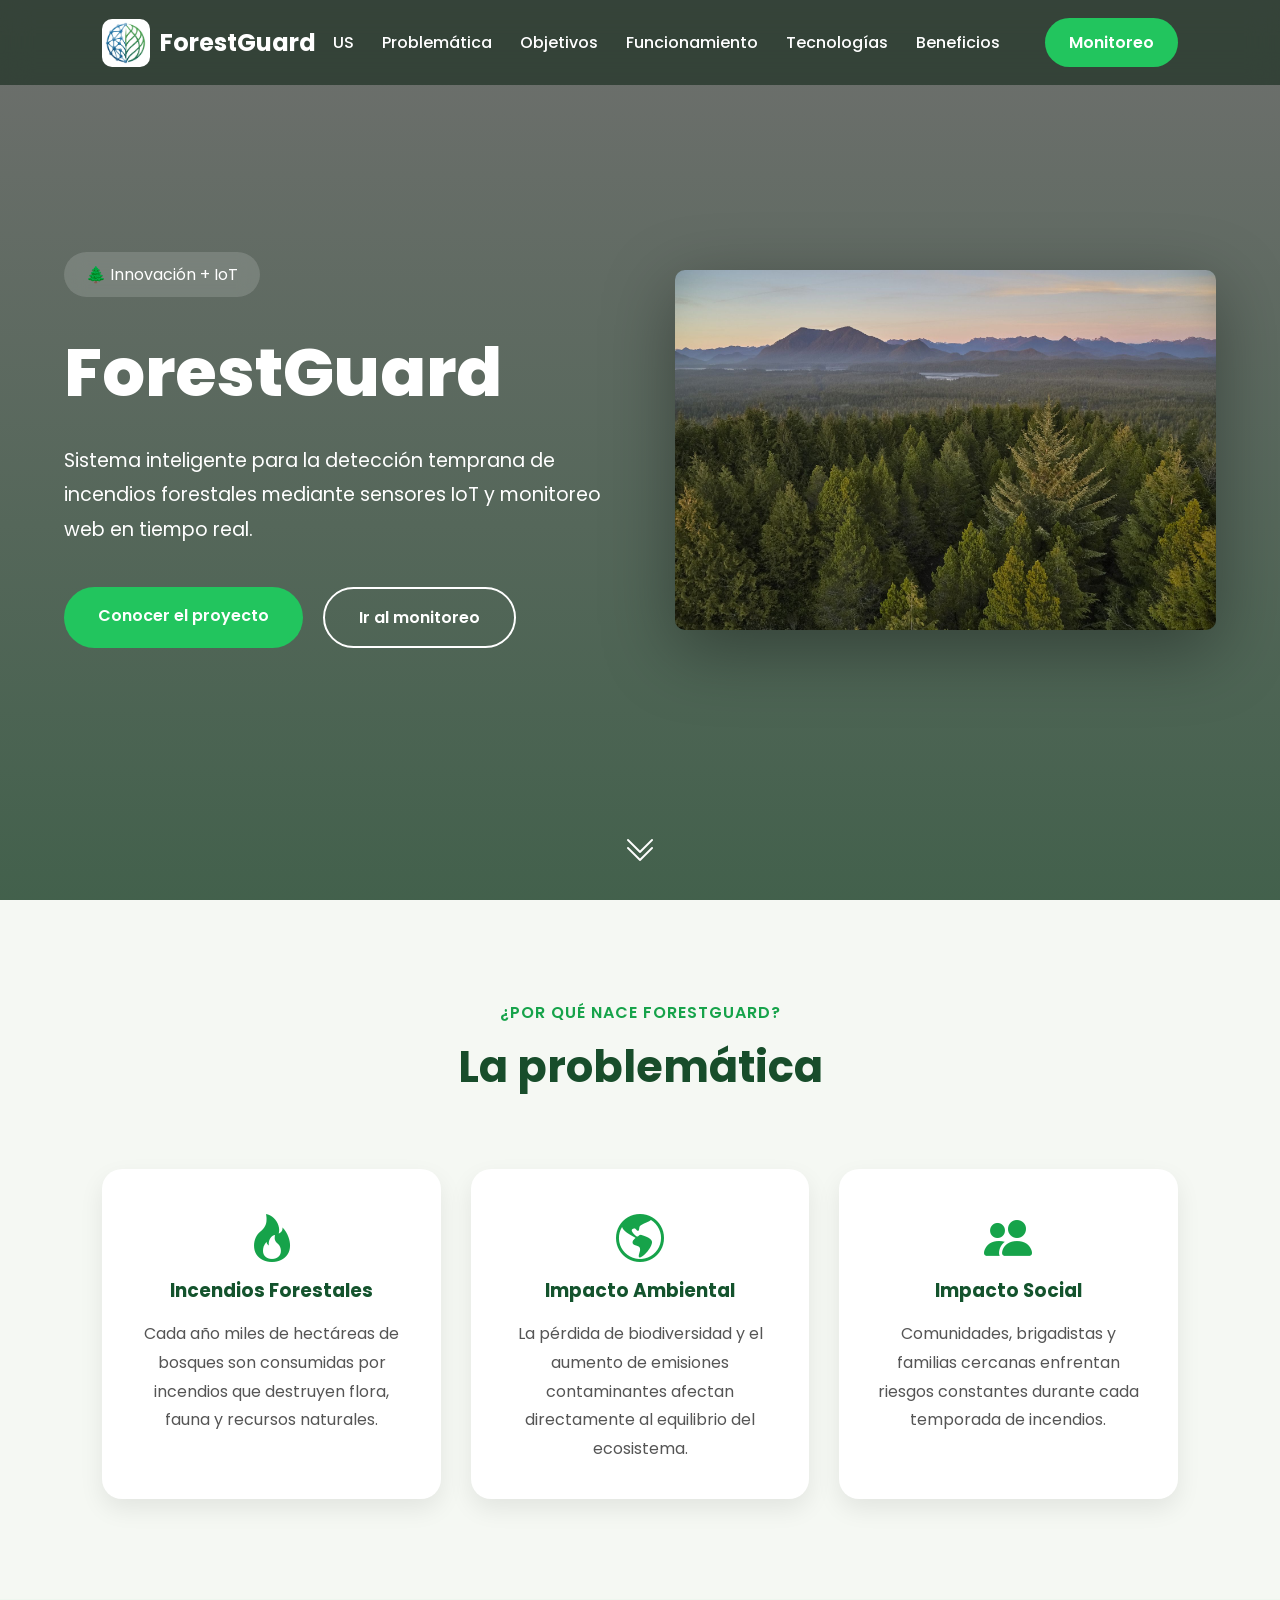
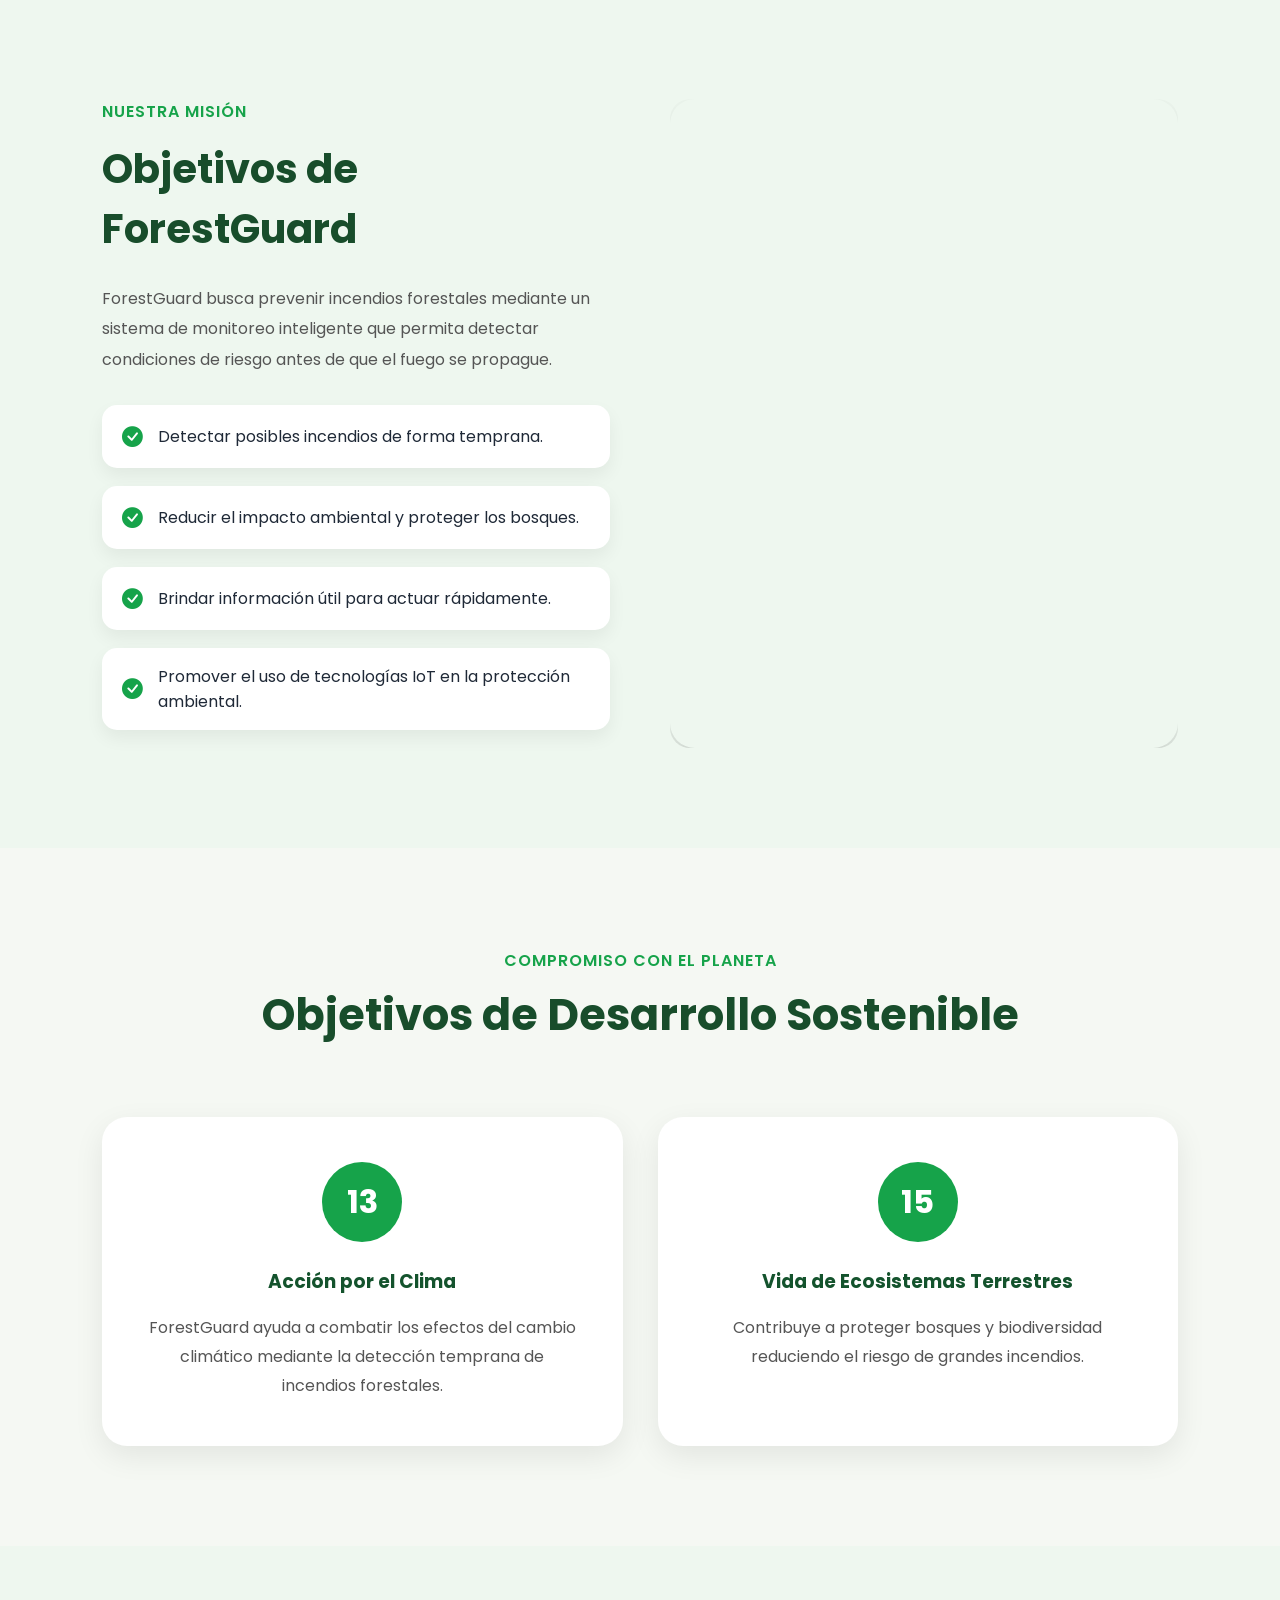
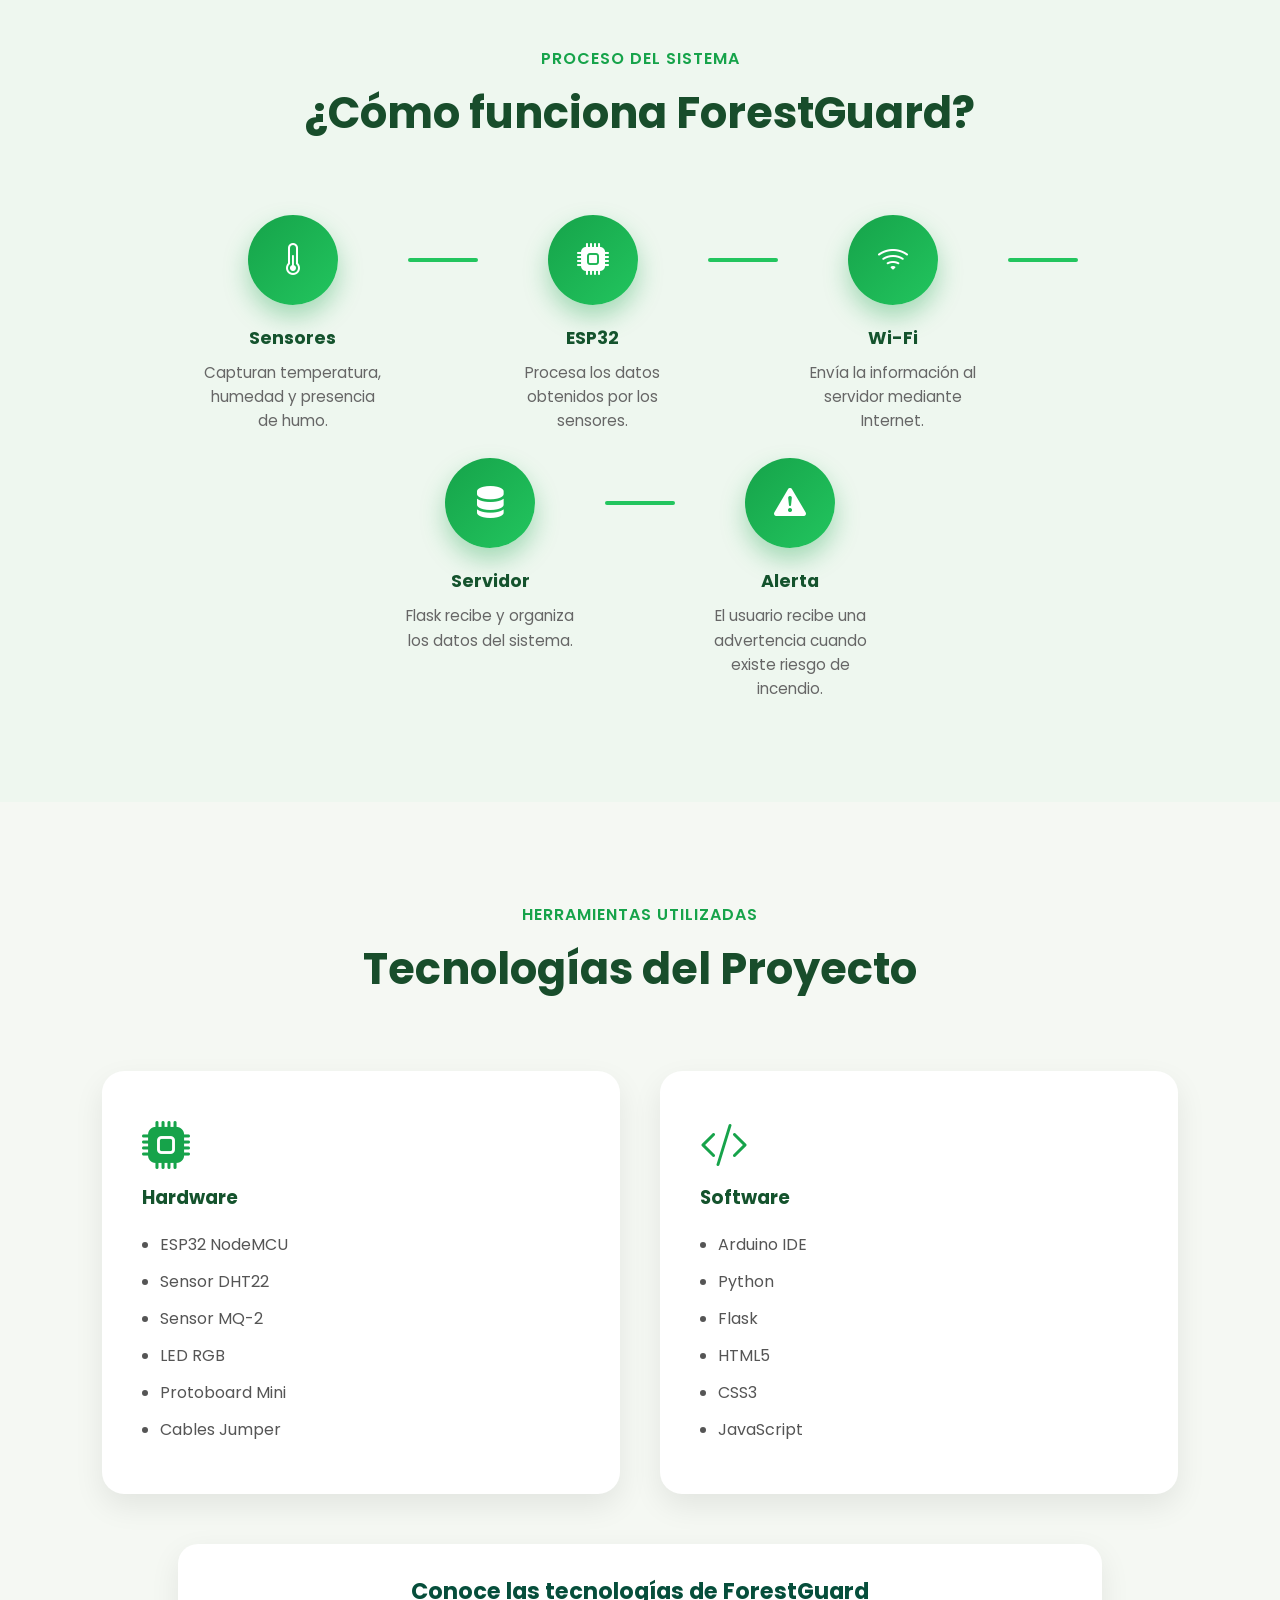
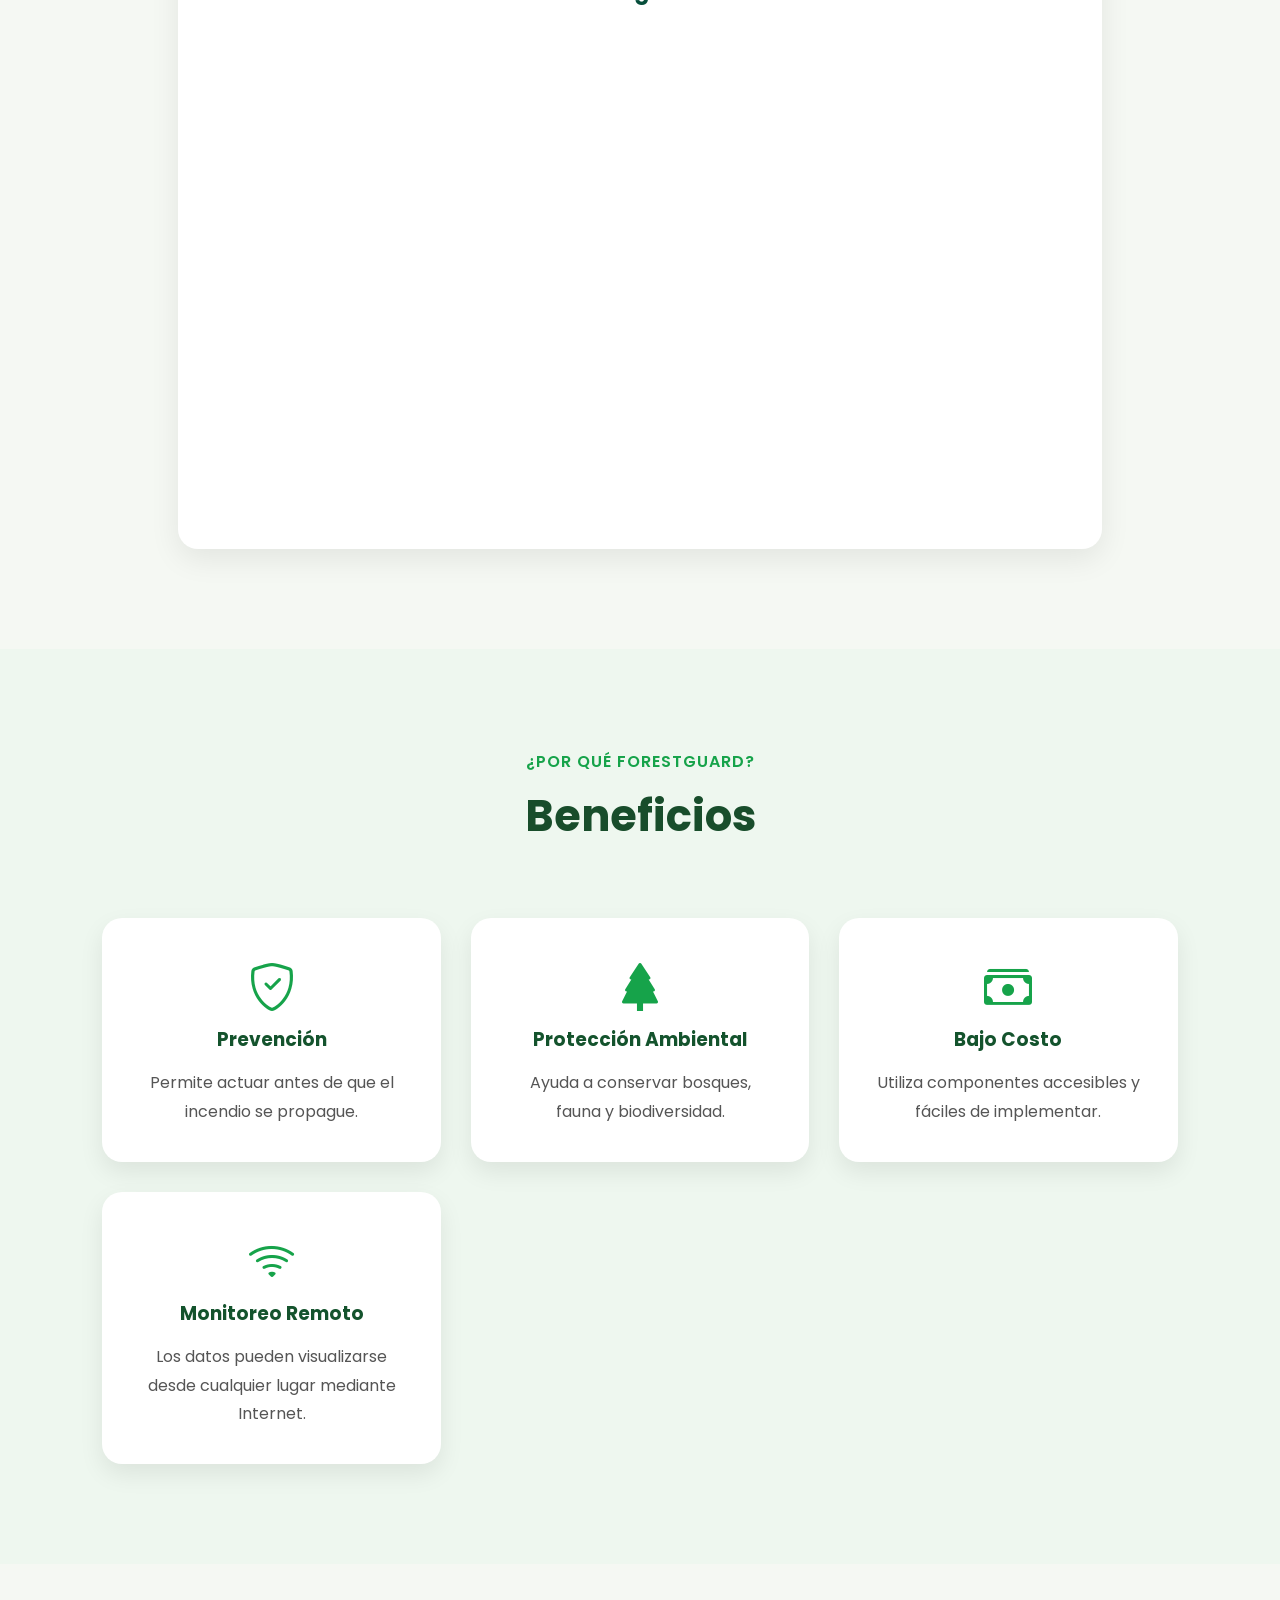
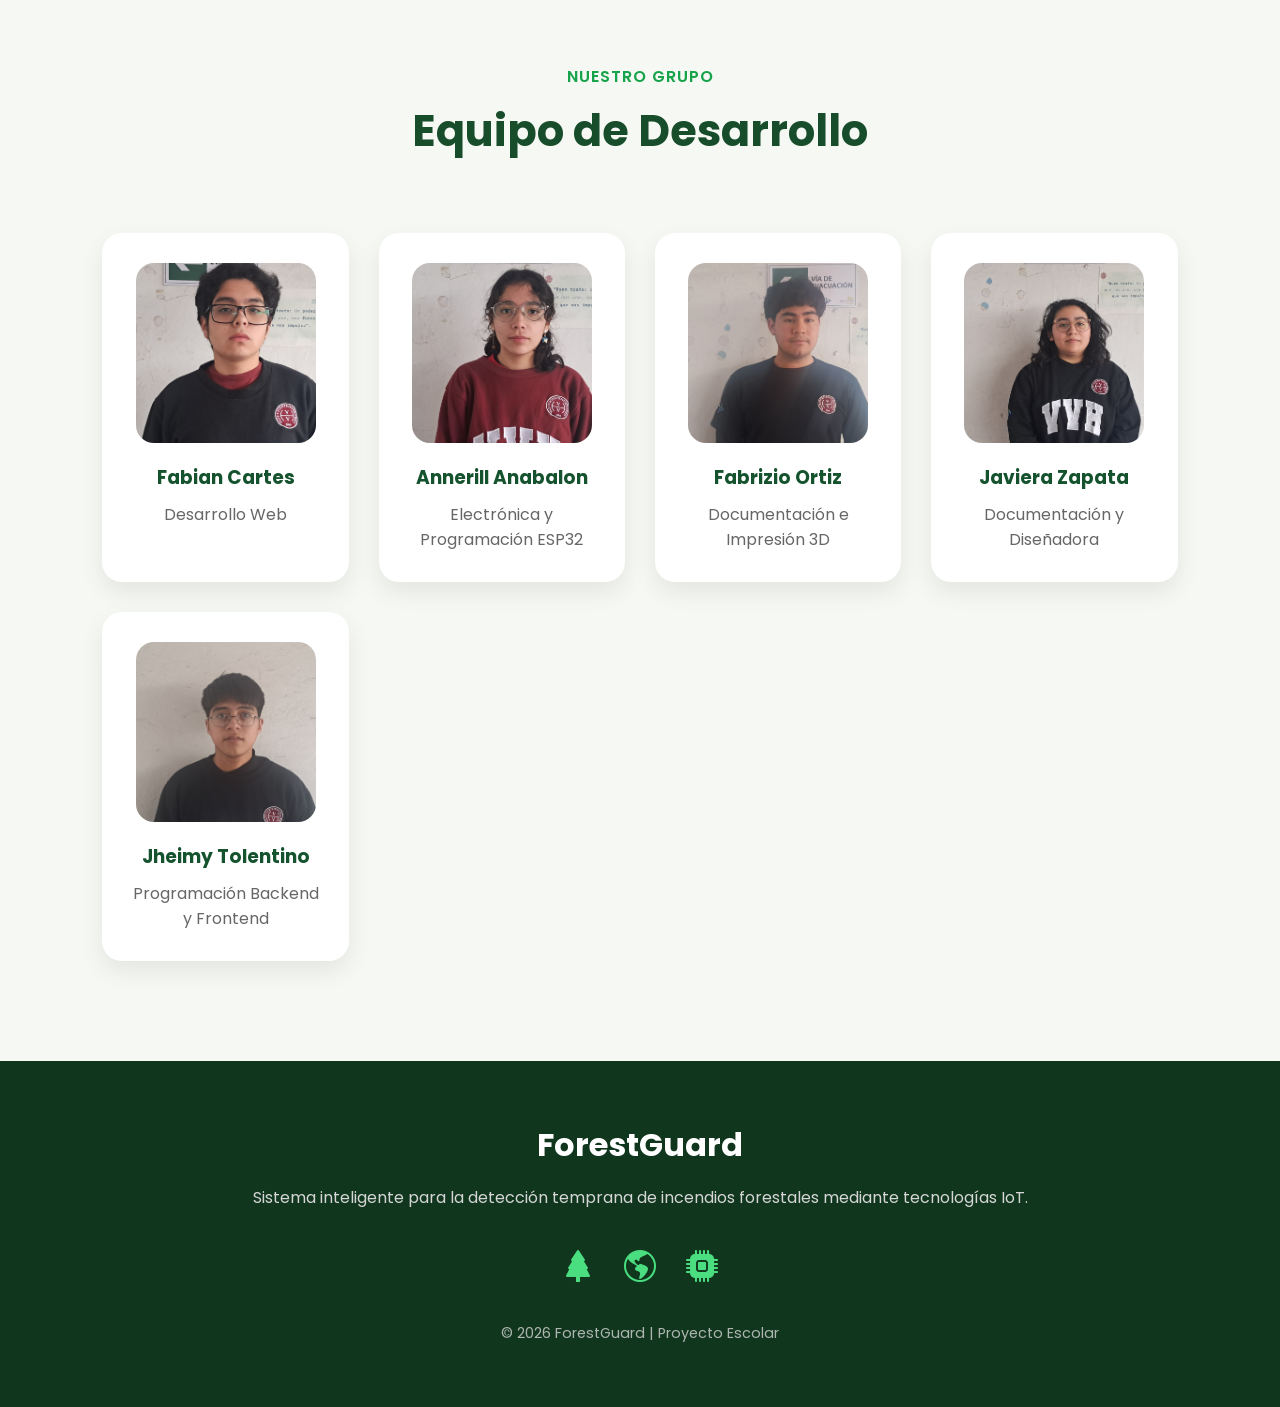
==== commit 0f4288fd: "Update" ====
--- a/index.html
+++ b/index.html
@@ -414,7 +414,7 @@
             <h3>Conoce las tecnologías de ForestGuard</h3>
 
             <div class="video-container">
-                <video controls>
+                <video autoplay muted loop playsinline>
                     <source src="img/ForestGuard_ESP32v%20-%20Wokwi%20ESP32,%20STM32,%20Arduino%20Simulator.mp4"
                         type="video/mp4">
                     Tu navegador no soporta videos HTML5.
